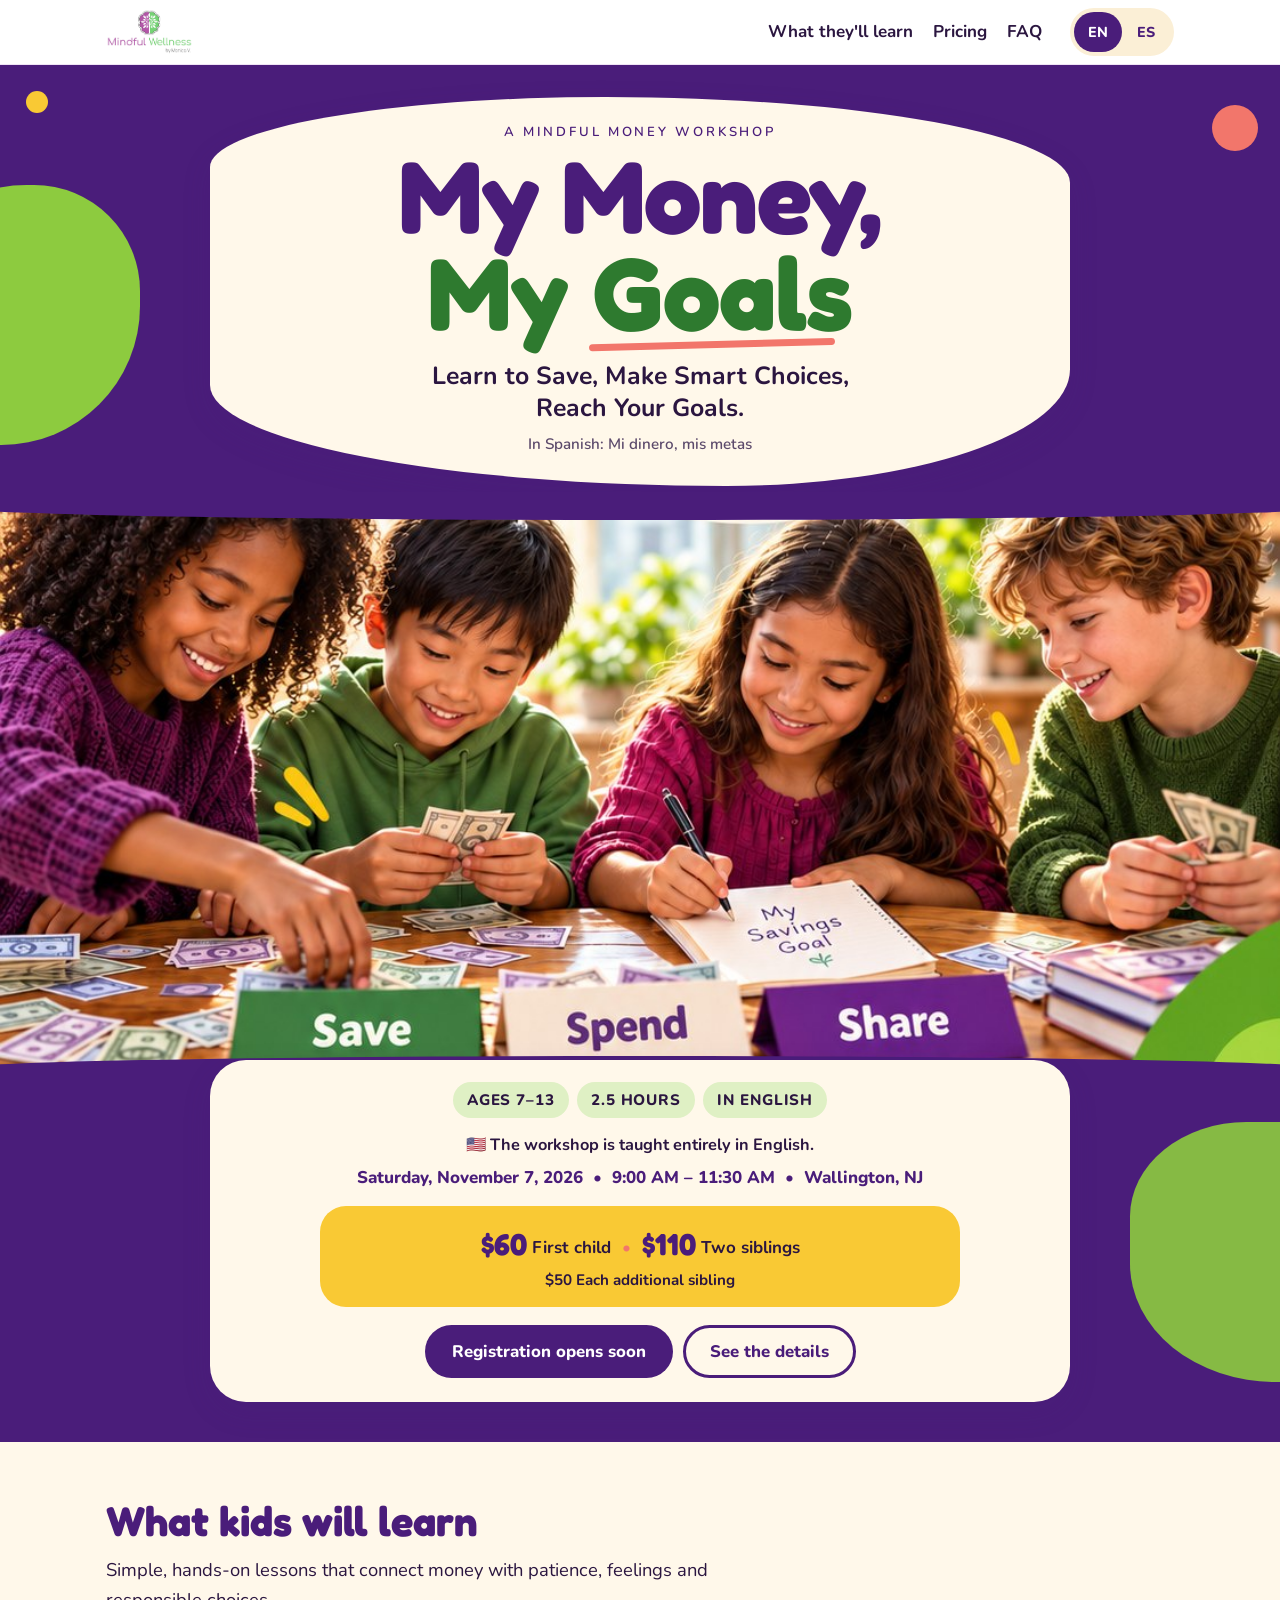
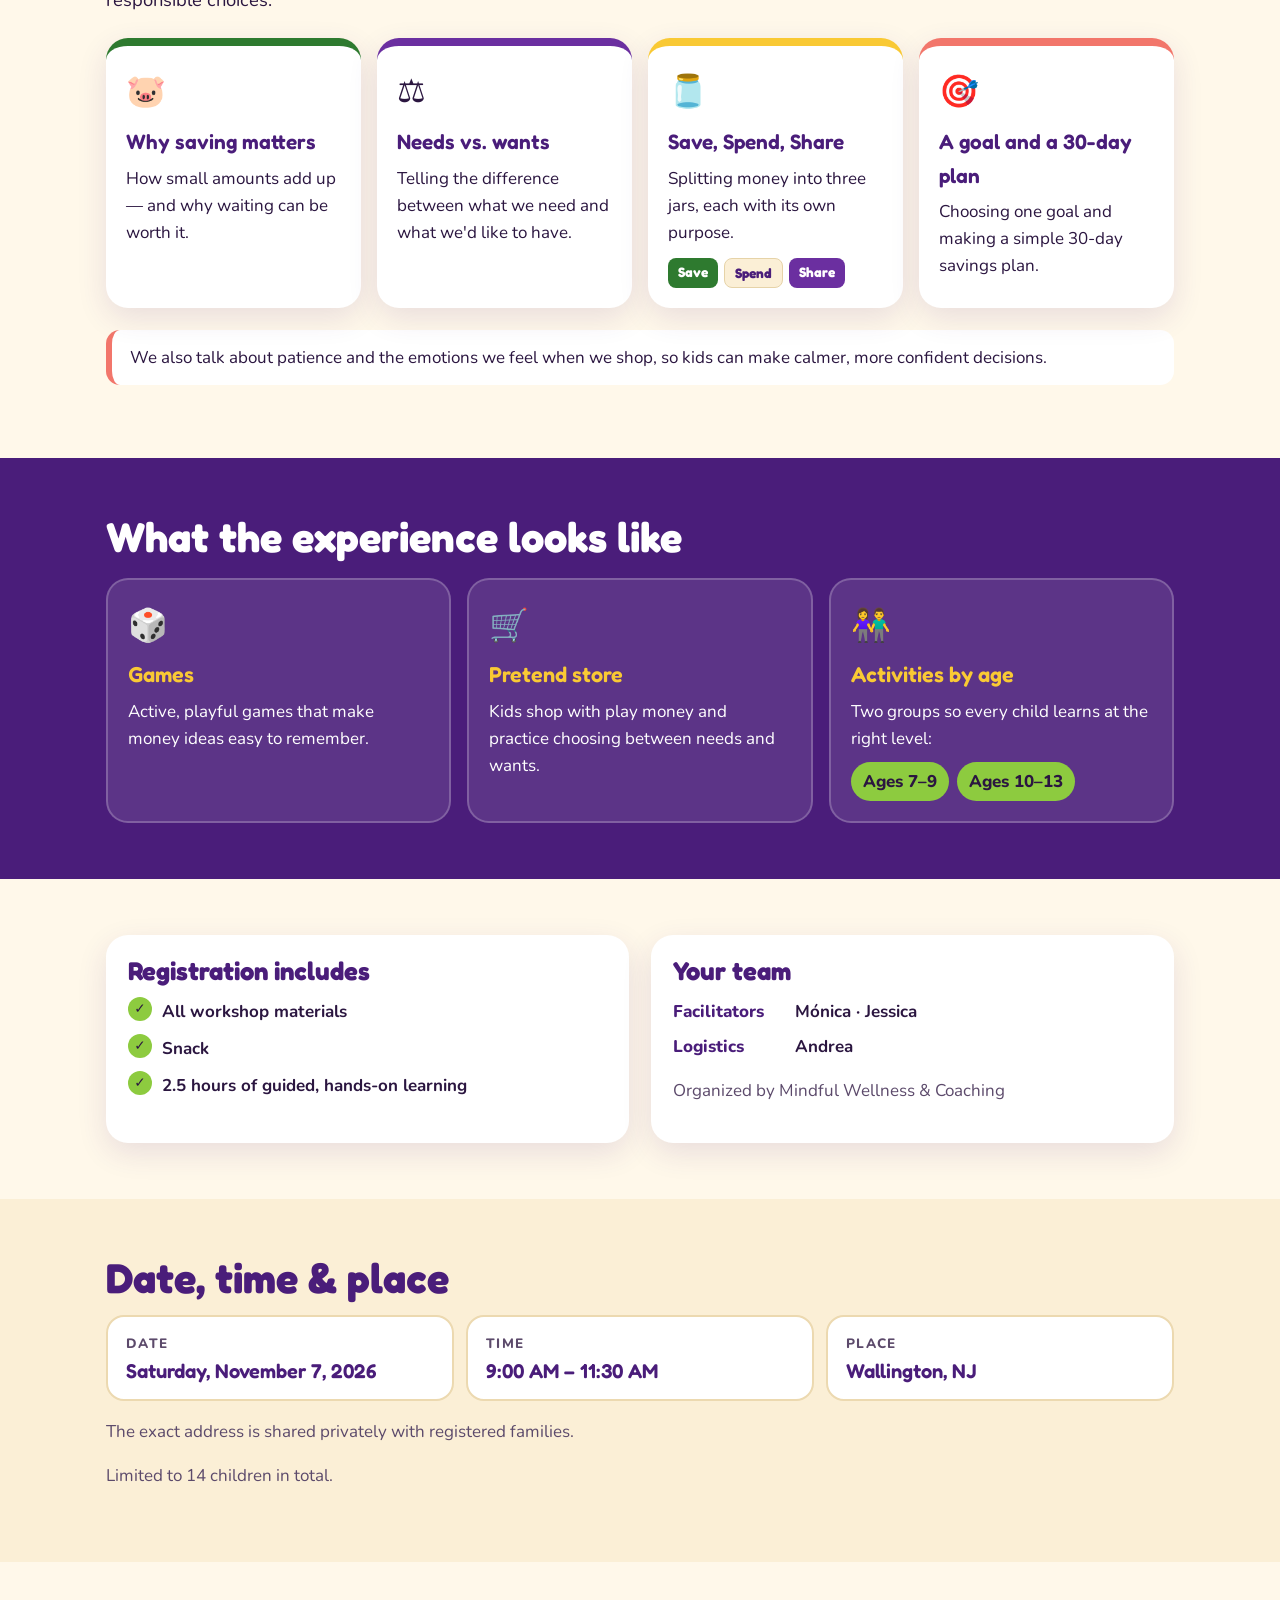
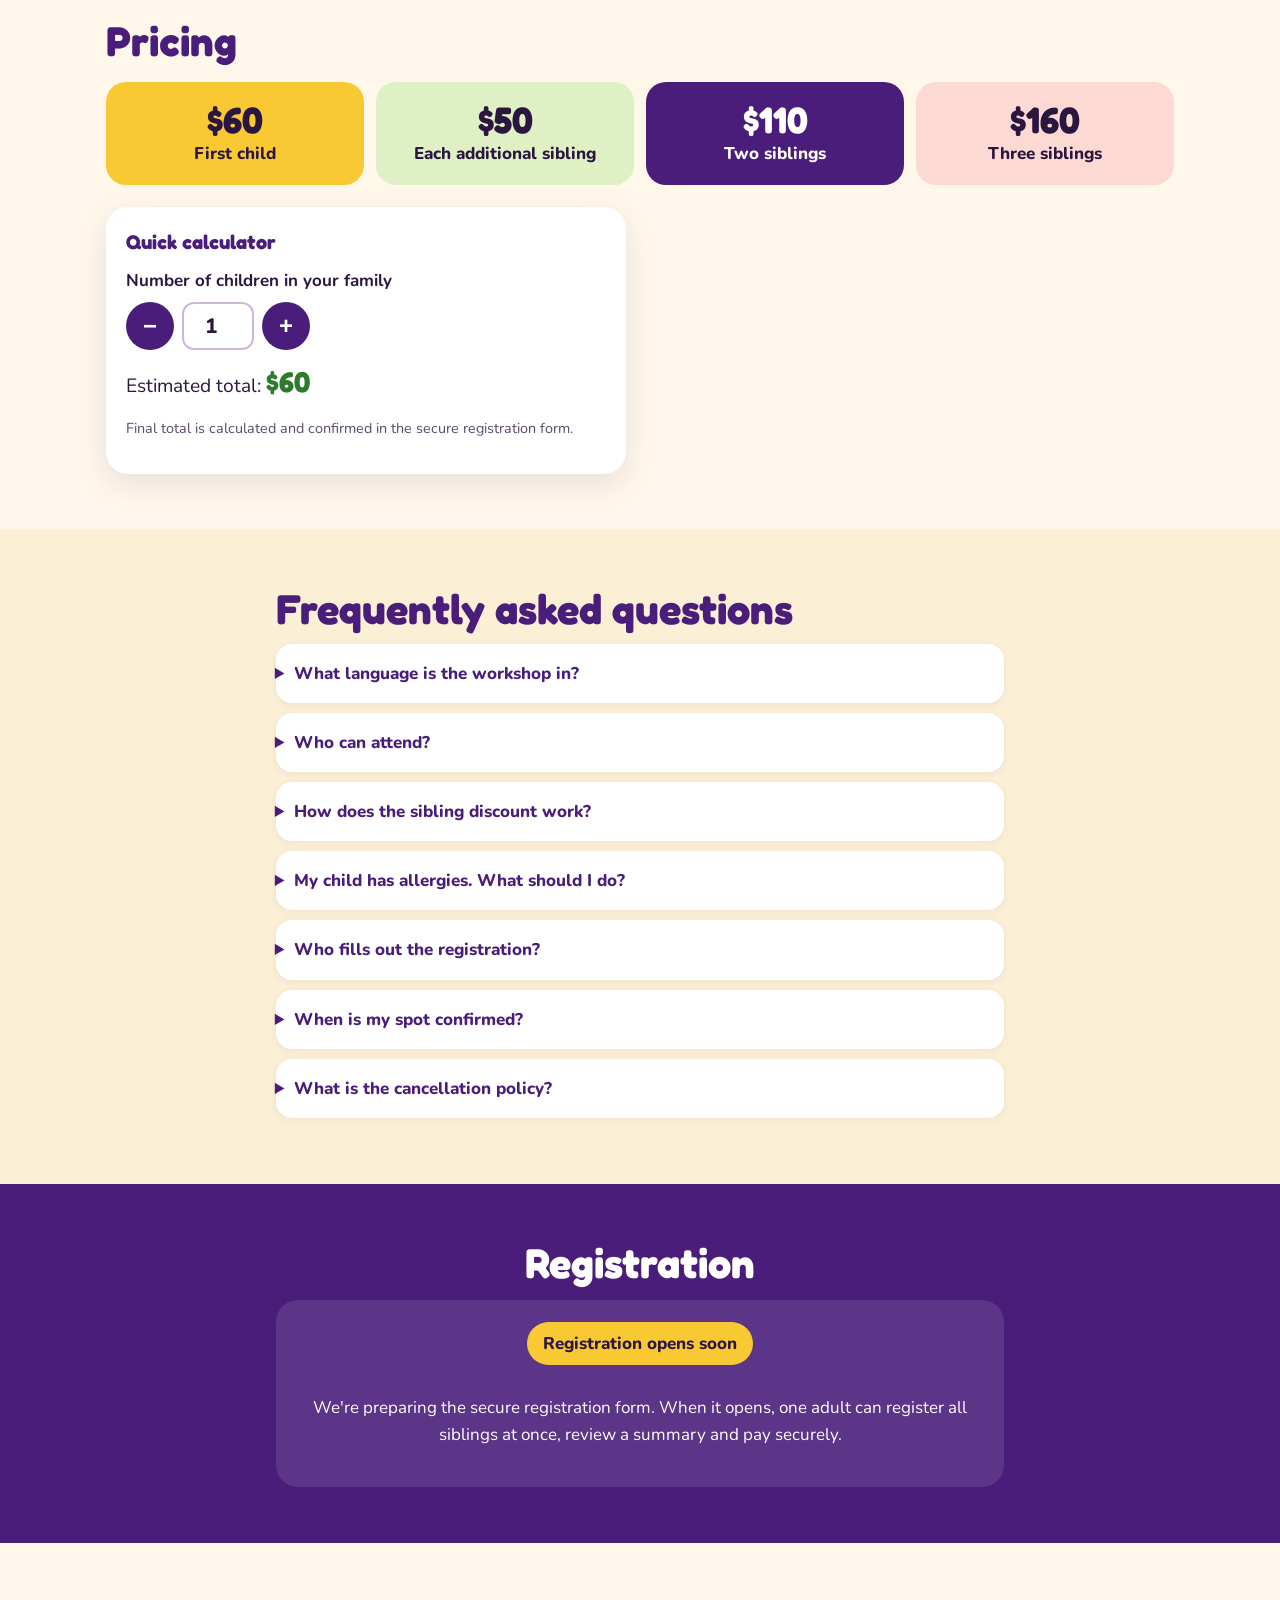
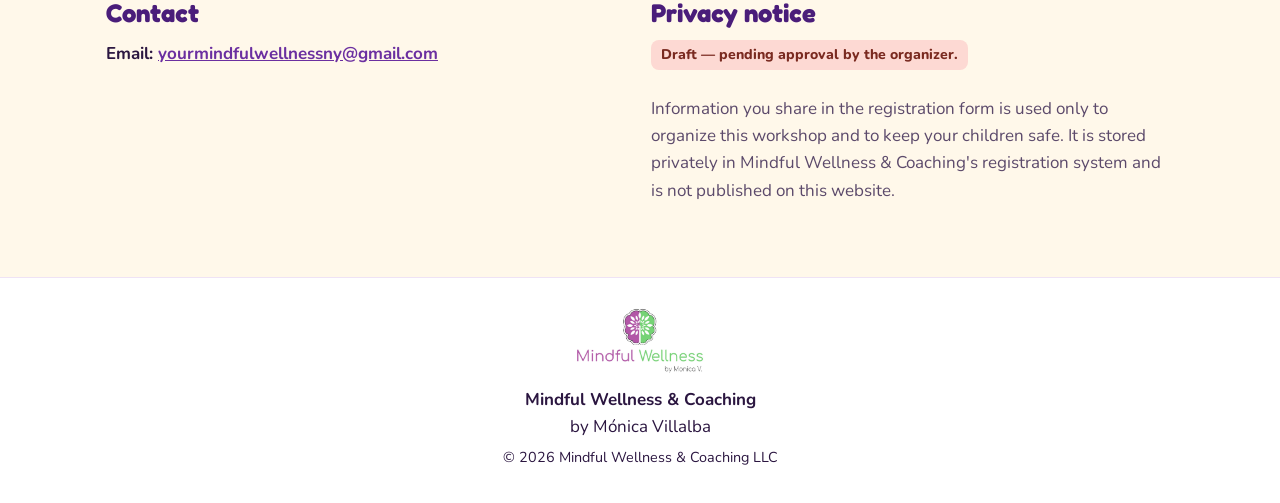
==== index.html @ dd748caa "Landing page bilingüe para My Money, My Goals Co-Authored-By: Claude Opus 5.5 <noreply@anthropic.com" ====
<!doctype html>
<html lang="en">
<head>
  <meta charset="utf-8">
  <meta name="viewport" content="width=device-width, initial-scale=1">
  <title>My Money, My Goals — Kids Money Workshop | Mindful Wellness &amp; Coaching</title>
  <meta name="description" content="A hands-on money workshop for kids ages 7–13 in Wallington, NJ. Learn to save, make smart choices and reach your goals. Taught in English.">
  <meta property="og:title" content="My Money, My Goals — Kids Money Workshop">
  <meta property="og:description" content="Ages 7–13 · 2.5 hours · In English · Wallington, NJ">
  <meta property="og:image" content="assets/flyer-my-money-my-goals.jpg">
  <meta name="theme-color" content="#4a1d7a">
  <link rel="icon" href="assets/mindful-wellness-logo.png">
  <link rel="preconnect" href="https://fonts.googleapis.com">
  <link rel="preconnect" href="https://fonts.gstatic.com" crossorigin>
  <link href="https://fonts.googleapis.com/css2?family=Fredoka:wght@500;600;700&family=Nunito:wght@400;600;700;800&display=swap" rel="stylesheet">
  <link rel="stylesheet" href="css/styles.css">
</head>
<body>
  <a class="skip" href="#main" data-i18n="skip">Skip to main content</a>

  <header class="topbar">
    <div class="wrap topbar__inner">
      <a class="brand" href="#top" aria-label="Mindful Wellness &amp; Coaching">
        <img src="assets/mindful-wellness-logo.png" alt="Mindful Wellness by Monica V." width="1674" height="885">
      </a>
      <nav class="nav" aria-label="Main">
        <a href="#learn" data-i18n="nav.learn">What they'll learn</a>
        <a href="#pricing" data-i18n="nav.pricing">Pricing</a>
        <a href="#faq" data-i18n="nav.faq">FAQ</a>
      </nav>
      <div class="lang" role="group" aria-labelledby="lang-label">
        <span id="lang-label" class="sr-only" data-i18n="lang.label">Language</span>
        <button type="button" class="lang__btn" data-lang="en" aria-pressed="true">EN</button>
        <button type="button" class="lang__btn" data-lang="es" aria-pressed="false">ES</button>
      </div>
    </div>
  </header>

  <main id="main">
    <!-- HERO -->
    <section class="hero" id="top">
      <div class="blob blob--g1" aria-hidden="true"></div>
      <div class="blob blob--p1" aria-hidden="true"></div>
      <div class="dot dot--coral" aria-hidden="true"></div>
      <div class="dot dot--yellow" aria-hidden="true"></div>

      <div class="wrap hero__head">
        <p class="kicker" data-i18n="hero.kicker">A Mindful Money Workshop</p>
        <h1 class="title">
          <span class="title__purple" data-i18n="hero.title1">My Money,</span>
          <span class="title__green"><span data-i18n="hero.title2">My Goals</span></span>
        </h1>
        <p class="sub" data-i18n="hero.sub">Learn to Save, Make Smart Choices, Reach Your Goals.</p>
        <p class="sub-es" data-i18n="hero.es" lang="es">In Spanish: Mi dinero, mis metas</p>
      </div>

      <figure class="hero__photo">
        <img src="assets/hero-kids.jpg" width="1122" height="500"
             alt="Four smiling children of different backgrounds sort play money into Save, Spend and Share cards while one writes in a notebook titled My Savings Goal."
             data-i18n-alt="hero.photoAlt" fetchpriority="high">
      </figure>

      <div class="wrap hero__info">
        <ul class="chips" aria-label="Workshop facts">
          <li data-i18n="chip.ages">Ages 7–13</li>
          <li data-i18n="chip.duration">2.5 hours</li>
          <li data-i18n="chip.language">In English</li>
        </ul>
        <p class="english-note"><span aria-hidden="true">🇺🇸</span> <strong data-i18n="hero.englishNote">The workshop is taught entirely in English.</strong></p>

        <div class="when-strip">
          <span class="js-date">—</span>
          <span aria-hidden="true">•</span>
          <span class="js-time">—</span>
          <span aria-hidden="true">•</span>
          <span class="js-place">Wallington, NJ</span>
        </div>

        <div class="price-pill">
          <p><strong>$60</strong> <span data-i18n="price.first">First child</span>
             <span class="sep" aria-hidden="true">•</span>
             <strong>$110</strong> <span data-i18n="price.two">Two siblings</span></p>
          <p class="price-pill__small">$50 <span data-i18n="price.sibling">Each additional sibling</span></p>
        </div>

        <div class="cta-row">
          <a class="btn btn--primary js-register" href="#register" data-i18n="cta.register">Register your family</a>
          <a class="btn btn--ghost" href="#learn" data-i18n="cta.details">See the details</a>
        </div>
      </div>
    </section>

    <!-- LEARN -->
    <section class="section" id="learn" aria-labelledby="learn-title">
      <div class="wrap">
        <h2 id="learn-title" class="h2" data-i18n="learn.title">What kids will learn</h2>
        <p class="lead" data-i18n="learn.intro">Simple, hands-on lessons that connect money with patience, feelings and responsible choices.</p>
        <ol class="cards">
          <li class="card card--green">
            <span class="card__icon" aria-hidden="true">🐷</span>
            <h3 data-i18n="learn.1.t">Why saving matters</h3>
            <p data-i18n="learn.1.d">How small amounts add up — and why waiting can be worth it.</p>
          </li>
          <li class="card card--purple">
            <span class="card__icon" aria-hidden="true">⚖️</span>
            <h3 data-i18n="learn.2.t">Needs vs. wants</h3>
            <p data-i18n="learn.2.d">Telling the difference between what we need and what we'd like to have.</p>
          </li>
          <li class="card card--yellow">
            <span class="card__icon" aria-hidden="true">🫙</span>
            <h3 data-i18n="learn.3.t">Save, Spend, Share</h3>
            <p data-i18n="learn.3.d">Splitting money into three jars, each with its own purpose.</p>
            <div class="jars" aria-hidden="true"><span class="jar jar--save">Save</span><span class="jar jar--spend">Spend</span><span class="jar jar--share">Share</span></div>
          </li>
          <li class="card card--coral">
            <span class="card__icon" aria-hidden="true">🎯</span>
            <h3 data-i18n="learn.4.t">A goal and a 30-day plan</h3>
            <p data-i18n="learn.4.d">Choosing one goal and making a simple 30-day savings plan.</p>
          </li>
        </ol>
        <p class="note" data-i18n="learn.feelings">We also talk about patience and the emotions we feel when we shop, so kids can make calmer, more confident decisions.</p>
      </div>
    </section>

    <!-- EXPERIENCE -->
    <section class="section section--purple" id="experience" aria-labelledby="exp-title">
      <div class="wrap">
        <h2 id="exp-title" class="h2 h2--light" data-i18n="exp.title">What the experience looks like</h2>
        <div class="exp">
          <div class="exp__item">
            <span class="exp__icon" aria-hidden="true">🎲</span>
            <h3 data-i18n="exp.1.t">Games</h3>
            <p data-i18n="exp.1.d">Active, playful games that make money ideas easy to remember.</p>
          </div>
          <div class="exp__item">
            <span class="exp__icon" aria-hidden="true">🛒</span>
            <h3 data-i18n="exp.2.t">Pretend store</h3>
            <p data-i18n="exp.2.d">Kids shop with play money and practice choosing between needs and wants.</p>
          </div>
          <div class="exp__item">
            <span class="exp__icon" aria-hidden="true">👫</span>
            <h3 data-i18n="exp.3.t">Activities by age</h3>
            <p data-i18n="exp.3.d">Two groups so every child learns at the right level:</p>
            <p class="groups"><span data-i18n="exp.groupA">Ages 7–9</span><span data-i18n="exp.groupB">Ages 10–13</span></p>
          </div>
        </div>
      </div>
    </section>

    <!-- INCLUDES + TEAM -->
    <section class="section" aria-labelledby="inc-title">
      <div class="wrap two-col">
        <div class="panel">
          <h2 id="inc-title" class="h2 h2--sm" data-i18n="inc.title">Registration includes</h2>
          <ul class="checks">
            <li data-i18n="inc.1">All workshop materials</li>
            <li data-i18n="inc.2">Snack</li>
            <li data-i18n="inc.3">2.5 hours of guided, hands-on learning</li>
          </ul>
        </div>
        <div class="panel">
          <h2 class="h2 h2--sm" data-i18n="team.title">Your team</h2>
          <dl class="team">
            <div><dt data-i18n="team.facilitators">Facilitators</dt><dd>Mónica · Jessica</dd></div>
            <div><dt data-i18n="team.logistics">Logistics</dt><dd>Andrea</dd></div>
          </dl>
          <p class="muted" data-i18n="team.org">Organized by Mindful Wellness &amp; Coaching</p>
        </div>
      </div>
    </section>

    <!-- WHEN / WHERE -->
    <section class="section section--cream2" id="when" aria-labelledby="when-title">
      <div class="wrap">
        <h2 id="when-title" class="h2" data-i18n="when.title">Date, time &amp; place</h2>
        <dl class="facts">
          <div class="fact"><dt data-i18n="when.date">Date</dt><dd class="js-date">—</dd></div>
          <div class="fact"><dt data-i18n="when.time">Time</dt><dd class="js-time">—</dd></div>
          <div class="fact"><dt data-i18n="when.place">Place</dt><dd class="js-place">Wallington, NJ</dd></div>
        </dl>
        <p class="muted" data-i18n="when.placeNote">The exact address is shared privately with registered families.</p>
        <p class="muted js-capacity" data-i18n="when.capacity">Limited to 14 children in total.</p>
      </div>
    </section>

    <!-- PRICING -->
    <section class="section" id="pricing" aria-labelledby="price-title">
      <div class="wrap">
        <h2 id="price-title" class="h2" data-i18n="price.title">Pricing</h2>
        <div class="prices">
          <div class="price price--yellow"><span class="price__amt">$60</span><span data-i18n="price.first">First child</span></div>
          <div class="price price--green"><span class="price__amt">$50</span><span data-i18n="price.sibling">Each additional sibling</span></div>
          <div class="price price--purple"><span class="price__amt">$110</span><span data-i18n="price.two">Two siblings</span></div>
          <div class="price price--coral"><span class="price__amt">$160</span><span data-i18n="price.three">Three siblings</span></div>
        </div>

        <div class="calc">
          <h3 data-i18n="price.calc">Quick calculator</h3>
          <label for="kids" data-i18n="price.calcLabel">Number of children in your family</label>
          <div class="stepper">
            <button type="button" class="stepper__btn" data-step="-1" aria-label="−1">−</button>
            <input id="kids" type="number" inputmode="numeric" min="1" max="6" value="1" aria-describedby="calc-total">
            <button type="button" class="stepper__btn" data-step="1" aria-label="+1">+</button>
          </div>
          <p id="calc-total" class="calc__total" aria-live="polite"><span data-i18n="price.total">Estimated total</span>: <strong class="js-total">$60</strong></p>
          <p class="muted small" data-i18n="price.note">Final total is calculated and confirmed in the secure registration form.</p>
        </div>
      </div>
    </section>

    <!-- FAQ -->
    <section class="section section--cream2" id="faq" aria-labelledby="faq-title">
      <div class="wrap narrow">
        <h2 id="faq-title" class="h2" data-i18n="faq.title">Frequently asked questions</h2>
        <div class="faq">
          <details><summary data-i18n="faq.1.q">What language is the workshop in?</summary><p data-i18n="faq.1.a"></p></details>
          <details><summary data-i18n="faq.2.q">Who can attend?</summary><p data-i18n="faq.2.a"></p></details>
          <details><summary data-i18n="faq.3.q">How does the sibling discount work?</summary><p data-i18n="faq.3.a"></p></details>
          <details><summary data-i18n="faq.4.q">My child has allergies. What should I do?</summary><p data-i18n="faq.4.a"></p></details>
          <details><summary data-i18n="faq.5.q">Who fills out the registration?</summary><p data-i18n="faq.5.a"></p></details>
          <details><summary data-i18n="faq.6.q">When is my spot confirmed?</summary><p data-i18n="faq.6.a"></p></details>
          <details><summary data-i18n="faq.7.q">What is the cancellation policy?</summary><p data-i18n="faq.7.a"></p></details>
        </div>
      </div>
    </section>

    <!-- REGISTER -->
    <section class="section section--purple" id="register" aria-labelledby="reg-title">
      <div class="wrap narrow center">
        <h2 id="reg-title" class="h2 h2--light" data-i18n="reg.title">Registration</h2>
        <div class="reg js-reg-closed">
          <p class="reg__badge" data-i18n="reg.closedTitle">Registration opens soon</p>
          <p data-i18n="reg.closedText">We're preparing the secure registration form.</p>
        </div>
        <div class="reg js-reg-open" hidden>
          <p data-i18n="reg.openText">One adult registers the whole family.</p>
          <a class="btn btn--yellow js-form-link" href="#" rel="noopener" data-i18n="reg.button">Open the registration form</a>
        </div>
      </div>
    </section>

    <!-- CONTACT + PRIVACY -->
    <section class="section" id="contact" aria-labelledby="contact-title">
      <div class="wrap two-col">
        <div>
          <h2 id="contact-title" class="h2 h2--sm" data-i18n="contact.title">Contact</h2>
          <ul class="contact js-contact"></ul>
        </div>
        <div>
          <h2 class="h2 h2--sm" data-i18n="privacy.title">Privacy notice</h2>
          <p class="pending" data-i18n="privacy.pending">Draft — pending approval by the organizer.</p>
          <p class="muted" data-i18n="privacy.text"></p>
        </div>
      </div>
    </section>
  </main>

  <footer class="footer">
    <div class="wrap footer__inner">
      <img src="assets/mindful-wellness-logo.png" alt="Mindful Wellness by Monica V." width="1674" height="885" loading="lazy">
      <p><strong>Mindful Wellness &amp; Coaching</strong><br><span data-i18n="footer.by">by Mónica Villalba</span></p>
      <p class="small">© <span class="js-year">2026</span> <span data-i18n="footer.rights">Mindful Wellness &amp; Coaching LLC</span></p>
    </div>
  </footer>

  <a class="sticky-cta js-register" href="#register" data-i18n="cta.register">Register your family</a>

  <script src="js/config.js"></script>
  <script src="js/i18n.js"></script>
  <script src="js/app.js"></script>
</body>
</html>
---- css/styles.css ----
:root {
  --purple: #4a1d7a;
  --purple-2: #6b2fa0;
  --green: #2e7a2f;
  --lime: #8dcb3f;
  --cream: #fff8ea;
  --cream-2: #fbefd6;
  --yellow: #f9c934;
  --coral: #f2766b;
  --ink: #2b1640;
  --muted: #5c4a6b;
  --white: #ffffff;
  --radius: 22px;
  --shadow: 0 10px 30px rgba(74, 29, 122, .12);
  --wrap: 1100px;
  --font-fun: "Fredoka", "Nunito", system-ui, sans-serif;
  --font-body: "Nunito", system-ui, -apple-system, "Segoe UI", sans-serif;
}

* { box-sizing: border-box; }
html { scroll-behavior: smooth; }
@media (prefers-reduced-motion: reduce) { html { scroll-behavior: auto; } * { transition: none !important; animation: none !important; } }
body {
  margin: 0; background: var(--cream); color: var(--ink);
  font-family: var(--font-body); font-size: 1.0625rem; line-height: 1.6;
  -webkit-font-smoothing: antialiased; overflow-x: hidden;
}
img { max-width: 100%; height: auto; display: block; }
a { color: var(--purple-2); }
:focus-visible { outline: 3px solid var(--coral); outline-offset: 3px; border-radius: 6px; }

.wrap { width: 100%; max-width: var(--wrap); margin: 0 auto; padding: 0 16px; }
.narrow { max-width: 760px; }
.center { text-align: center; }
.sr-only { position: absolute; width: 1px; height: 1px; overflow: hidden; clip: rect(0 0 0 0); white-space: nowrap; }
.skip { position: absolute; left: -999px; top: 8px; background: var(--yellow); color: var(--ink); padding: 8px 14px; border-radius: 10px; z-index: 100; font-weight: 800; }
.skip:focus { left: 8px; }
.muted { color: var(--muted); }
.small { font-size: .9rem; }

/* Top bar */
.topbar { position: sticky; top: 0; z-index: 20; background: rgba(255, 255, 255, .96); border-bottom: 1px solid #efe3f5; backdrop-filter: blur(6px); }
.topbar__inner { display: flex; align-items: center; gap: 12px; min-height: 64px; }
.brand img { height: 46px; width: auto; }
.nav { display: none; gap: 20px; margin-left: auto; }
.nav a { color: var(--ink); text-decoration: none; font-weight: 700; }
.nav a:hover { color: var(--purple-2); }
.lang { margin-left: auto; display: inline-flex; background: var(--cream-2); border-radius: 999px; padding: 4px; }
.lang__btn {
  border: 0; background: transparent; font: 800 .9rem var(--font-body); color: var(--purple);
  padding: 8px 14px; min-height: 40px; min-width: 48px; border-radius: 999px; cursor: pointer;
}
.lang__btn[aria-pressed="true"] { background: var(--purple); color: var(--white); }
@media (min-width: 860px) { .nav { display: flex; } .lang { margin-left: 16px; } }

/* Hero */
.hero { position: relative; background: var(--purple); padding: 28px 0 40px; overflow: hidden; isolation: isolate; }
.hero__head {
  position: relative; background: var(--cream); border-radius: 46% 54% 40% 60% / 18% 22% 30% 26%;
  text-align: center; padding: 26px 18px 30px; margin-top: 4px; box-shadow: var(--shadow);
  width: calc(100% - 24px); max-width: 860px;
}
.kicker { margin: 0 0 6px; color: var(--purple); font: 600 .82rem var(--font-body); letter-spacing: .22em; text-transform: uppercase; }
.title { margin: 0; font-family: var(--font-fun); font-weight: 700; line-height: .95; font-size: clamp(3rem, 13vw, 6.4rem); letter-spacing: -.01em; }
.title span { display: block; }
.title__purple { color: var(--purple); }
.title__green { color: var(--green); }
.title__green > span { display: inline-block; position: relative; }
.title__green > span::after {
  content: ""; position: absolute; left: 38%; right: 4%; bottom: -6px; height: 7px;
  background: var(--coral); border-radius: 99px; transform: rotate(-1.5deg);
}
.sub { margin: 18px auto 0; max-width: 30ch; font: 700 clamp(1.1rem, 4.2vw, 1.55rem)/1.3 var(--font-body); color: var(--ink); }
.sub-es { margin: 8px 0 0; color: var(--muted); font-weight: 600; font-size: .95rem; }

.hero__photo { margin: 22px 0 0; position: relative; }
.hero__photo img { width: 100%; aspect-ratio: 1122 / 500; height: auto; max-height: 560px; object-fit: cover; object-position: center 60%; }
.hero__photo::before, .hero__photo::after {
  content: ""; position: absolute; left: -5%; right: -5%; height: 28px; background: var(--purple); z-index: 1;
}
.hero__photo::before { top: -16px; border-radius: 0 0 50% 50%; }
.hero__photo::after  { bottom: -16px; border-radius: 50% 50% 0 0; }

.hero__info {
  position: relative; z-index: 2; background: var(--cream); border-radius: 36px; margin-top: -8px;
  padding: 22px 16px 24px; text-align: center; box-shadow: var(--shadow); width: calc(100% - 24px); max-width: 860px;
}
.chips { list-style: none; margin: 0; padding: 0; display: flex; flex-wrap: wrap; justify-content: center; gap: 8px; }
.chips li {
  background: #dff0c4; color: var(--ink); font: 800 .95rem var(--font-body); letter-spacing: .06em; text-transform: uppercase;
  padding: 8px 14px; border-radius: 999px;
}
.english-note { margin: 14px 0 6px; font-size: 1.02rem; }
.when-strip { display: flex; flex-wrap: wrap; justify-content: center; gap: 6px 10px; font-weight: 800; color: var(--purple); margin: 6px 0 14px; }
.price-pill { background: var(--yellow); border-radius: 26px; padding: 14px 16px; margin: 0 auto 18px; max-width: 640px; }
.price-pill p { margin: 0; font-weight: 700; }
.price-pill strong { font-family: var(--font-fun); font-size: 1.9rem; color: var(--purple); vertical-align: -2px; }
.price-pill .sep { color: var(--coral); margin: 0 6px; }
.price-pill__small { font-size: .95rem; }

.cta-row { display: flex; flex-wrap: wrap; gap: 10px; justify-content: center; }
.btn {
  display: inline-flex; align-items: center; justify-content: center; min-height: 52px; padding: 12px 24px;
  border-radius: 999px; font: 800 1.05rem var(--font-body); text-decoration: none; border: 3px solid transparent; cursor: pointer;
}
.btn--primary { background: var(--green); color: var(--white); }
.btn--primary:hover { background: #24632a; }
.btn--primary.is-soon { background: var(--purple); }
.btn--ghost { border-color: var(--purple); color: var(--purple); background: transparent; }
.btn--yellow { background: var(--yellow); color: var(--ink); }

/* Decorations */
.blob, .dot { position: absolute; z-index: -1; pointer-events: none; }
.blob--g1 { width: 260px; height: 260px; background: var(--lime); border-radius: 58% 42% 55% 45%; left: -120px; top: 120px; }
.blob--p1 { width: 320px; height: 260px; background: var(--lime); border-radius: 40% 60% 50% 50%; right: -170px; bottom: 60px; opacity: .9; }
.dot--coral { width: 46px; height: 46px; border-radius: 50%; background: var(--coral); right: 22px; top: 40px; }
.dot--yellow { width: 22px; height: 22px; border-radius: 50%; background: var(--yellow); left: 26px; top: 26px; }

/* Sections */
.section { padding: 56px 0; }
.section--purple { background: var(--purple); color: var(--white); }
.section--cream2 { background: var(--cream-2); }
.h2 { font-family: var(--font-fun); font-weight: 700; font-size: clamp(1.9rem, 6vw, 2.6rem); color: var(--purple); margin: 0 0 12px; line-height: 1.1; }
.h2--light { color: var(--white); }
.h2--sm { font-size: 1.6rem; }
.lead { font-size: 1.15rem; max-width: 60ch; margin: 0 0 24px; }
.note { margin-top: 22px; background: var(--white); border-left: 6px solid var(--coral); padding: 14px 18px; border-radius: 14px; }

.cards { list-style: none; padding: 0; margin: 0; display: grid; gap: 16px; grid-template-columns: 1fr; }
@media (min-width: 640px) { .cards { grid-template-columns: 1fr 1fr; } }
@media (min-width: 1000px) { .cards { grid-template-columns: repeat(4, 1fr); } }
.card { background: var(--white); border-radius: var(--radius); padding: 20px; box-shadow: var(--shadow); border-top: 8px solid; }
.card h3 { font-family: var(--font-fun); font-weight: 600; font-size: 1.3rem; margin: 8px 0 6px; color: var(--purple); }
.card p { margin: 0; }
.card__icon { font-size: 2rem; }
.card--green { border-color: var(--green); }
.card--purple { border-color: var(--purple-2); }
.card--yellow { border-color: var(--yellow); }
.card--coral { border-color: var(--coral); }
.jars { display: flex; gap: 6px; margin-top: 12px; flex-wrap: wrap; }
.jar { font: 700 .85rem var(--font-fun); padding: 6px 10px; border-radius: 8px; color: var(--white); }
.jar--save { background: var(--green); }
.jar--spend { background: var(--cream-2); color: var(--purple); border: 1px solid #e6d3a8; }
.jar--share { background: var(--purple-2); }

.exp { display: grid; gap: 16px; grid-template-columns: 1fr; margin-top: 18px; }
@media (min-width: 760px) { .exp { grid-template-columns: repeat(3, 1fr); } }
.exp__item { background: rgba(255, 255, 255, .1); border: 2px solid rgba(255, 255, 255, .22); border-radius: var(--radius); padding: 20px; }
.exp__item h3 { font-family: var(--font-fun); font-weight: 600; font-size: 1.35rem; margin: 6px 0; color: var(--yellow); }
.exp__item p { margin: 0; }
.exp__icon { font-size: 2rem; }
.groups { display: flex; flex-wrap: wrap; gap: 8px; margin-top: 10px !important; }
.groups span { background: var(--lime); color: var(--ink); font-weight: 800; padding: 6px 12px; border-radius: 999px; }

.two-col { display: grid; gap: 22px; grid-template-columns: 1fr; }
@media (min-width: 760px) { .two-col { grid-template-columns: 1fr 1fr; } }
.panel { background: var(--white); border-radius: var(--radius); padding: 22px; box-shadow: var(--shadow); }
.checks { list-style: none; padding: 0; margin: 0; }
.checks li { padding-left: 34px; position: relative; margin: 10px 0; font-weight: 700; }
.checks li::before { content: "✓"; position: absolute; left: 0; top: -1px; width: 24px; height: 24px; border-radius: 50%; background: var(--lime); color: var(--ink); display: grid; place-items: center; font-size: .85rem; }
.team { margin: 0 0 10px; }
.team div { display: flex; flex-wrap: wrap; gap: 4px 12px; margin: 8px 0; }
.team dt { font-weight: 800; color: var(--purple); min-width: 110px; }
.team dd { margin: 0; font-weight: 700; }

.facts { display: grid; gap: 12px; grid-template-columns: 1fr; margin: 14px 0; }
@media (min-width: 700px) { .facts { grid-template-columns: repeat(3, 1fr); } }
.fact { background: var(--white); border-radius: 18px; padding: 16px 18px; border: 2px solid #ecd9b0; }
.fact dt { font-size: .85rem; text-transform: uppercase; letter-spacing: .1em; color: var(--muted); font-weight: 800; }
.fact dd { margin: 4px 0 0; font: 600 1.25rem var(--font-fun); color: var(--purple); }

.prices { display: grid; gap: 12px; grid-template-columns: 1fr 1fr; margin-top: 18px; }
@media (min-width: 800px) { .prices { grid-template-columns: repeat(4, 1fr); } }
.price { border-radius: 20px; padding: 18px 14px; text-align: center; font-weight: 800; }
.price__amt { display: block; font: 700 2.3rem var(--font-fun); line-height: 1.1; }
.price--yellow { background: var(--yellow); }
.price--green { background: #dff0c4; }
.price--purple { background: var(--purple); color: var(--white); }
.price--coral { background: #fdd9d3; }
.calc { margin-top: 22px; background: var(--white); border-radius: var(--radius); padding: 20px; box-shadow: var(--shadow); max-width: 520px; }
.calc h3 { margin: 0 0 8px; font-family: var(--font-fun); color: var(--purple); }
.calc label { font-weight: 700; display: block; margin-bottom: 8px; }
.stepper { display: inline-flex; align-items: center; gap: 8px; }
.stepper__btn { width: 48px; height: 48px; border-radius: 50%; border: 0; background: var(--purple); color: var(--white); font-size: 1.5rem; font-weight: 800; cursor: pointer; }
.stepper input { width: 72px; height: 48px; text-align: center; font: 800 1.3rem var(--font-body); border: 2px solid #cbb7dc; border-radius: 12px; color: var(--ink); }
.calc__total { font-size: 1.2rem; margin: 14px 0 4px; }
.calc__total strong { font: 700 1.8rem var(--font-fun); color: var(--green); }

.faq details { background: var(--white); border-radius: 16px; margin: 10px 0; padding: 0 18px; box-shadow: 0 2px 10px rgba(74, 29, 122, .06); }
.faq summary { cursor: pointer; font-weight: 800; padding: 16px 0; min-height: 48px; list-style-position: outside; color: var(--purple); }
.faq details p { margin: 0 0 16px; }

.reg { background: rgba(255, 255, 255, .1); border-radius: var(--radius); padding: 22px; margin-top: 14px; }
.reg__badge { display: inline-block; background: var(--yellow); color: var(--ink); font-weight: 800; padding: 8px 16px; border-radius: 999px; margin: 0 0 12px; }

.contact { list-style: none; padding: 0; margin: 0; font-weight: 700; }
.contact li { margin: 8px 0; word-break: break-word; }
.pending { display: inline-block; background: #fdd9d3; color: #7a2a20; font-weight: 800; font-size: .88rem; padding: 4px 10px; border-radius: 8px; margin: 0 0 8px; }

.footer { background: var(--white); border-top: 1px solid #efe3f5; padding: 28px 0 96px; text-align: center; }
.footer img { height: 70px; width: auto; margin: 0 auto 10px; }
.footer p { margin: 6px 0; }

.sticky-cta {
  position: fixed; left: 16px; right: 16px; bottom: 14px; z-index: 30; text-align: center; text-decoration: none;
  background: var(--green); color: var(--white); font-weight: 800; padding: 14px 18px; border-radius: 999px; box-shadow: 0 10px 24px rgba(0, 0, 0, .2);
}
.sticky-cta.is-soon { background: var(--purple); }
@media (min-width: 860px) { .sticky-cta { display: none; } .footer { padding-bottom: 28px; } }
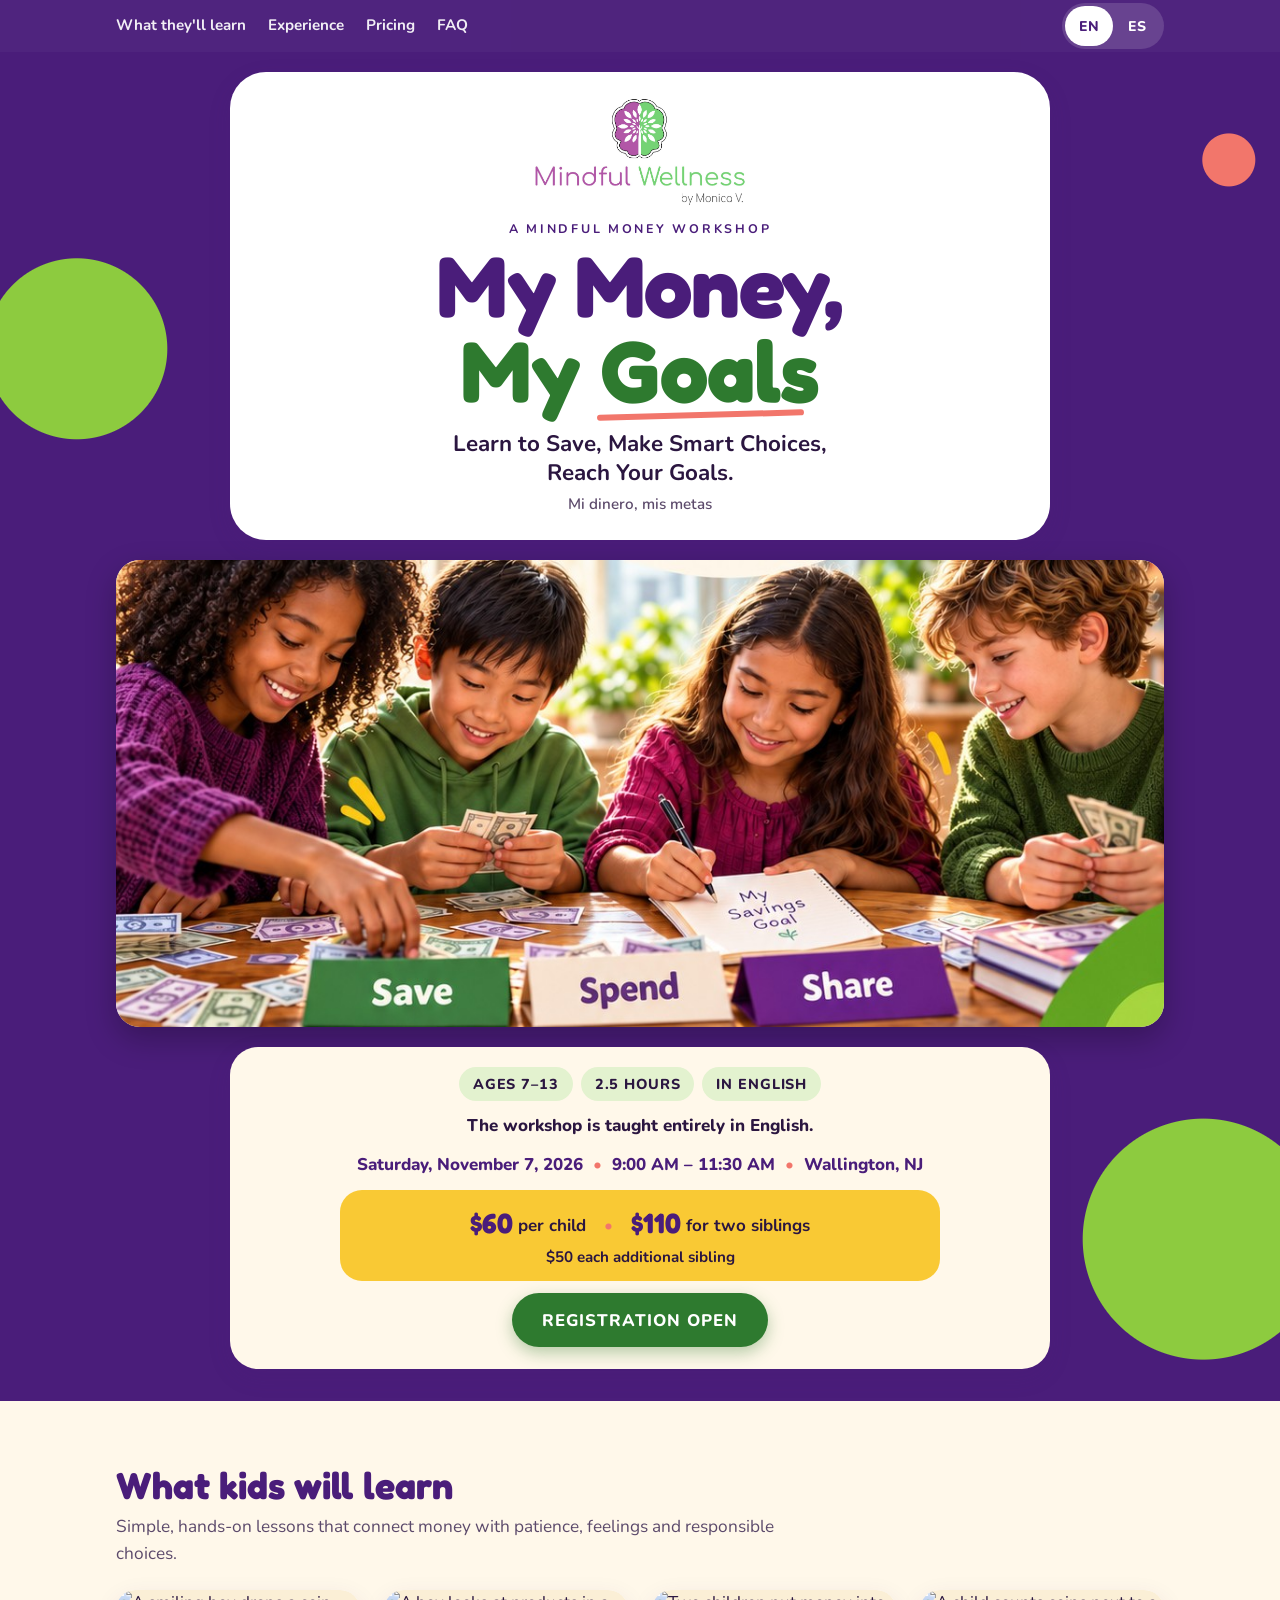
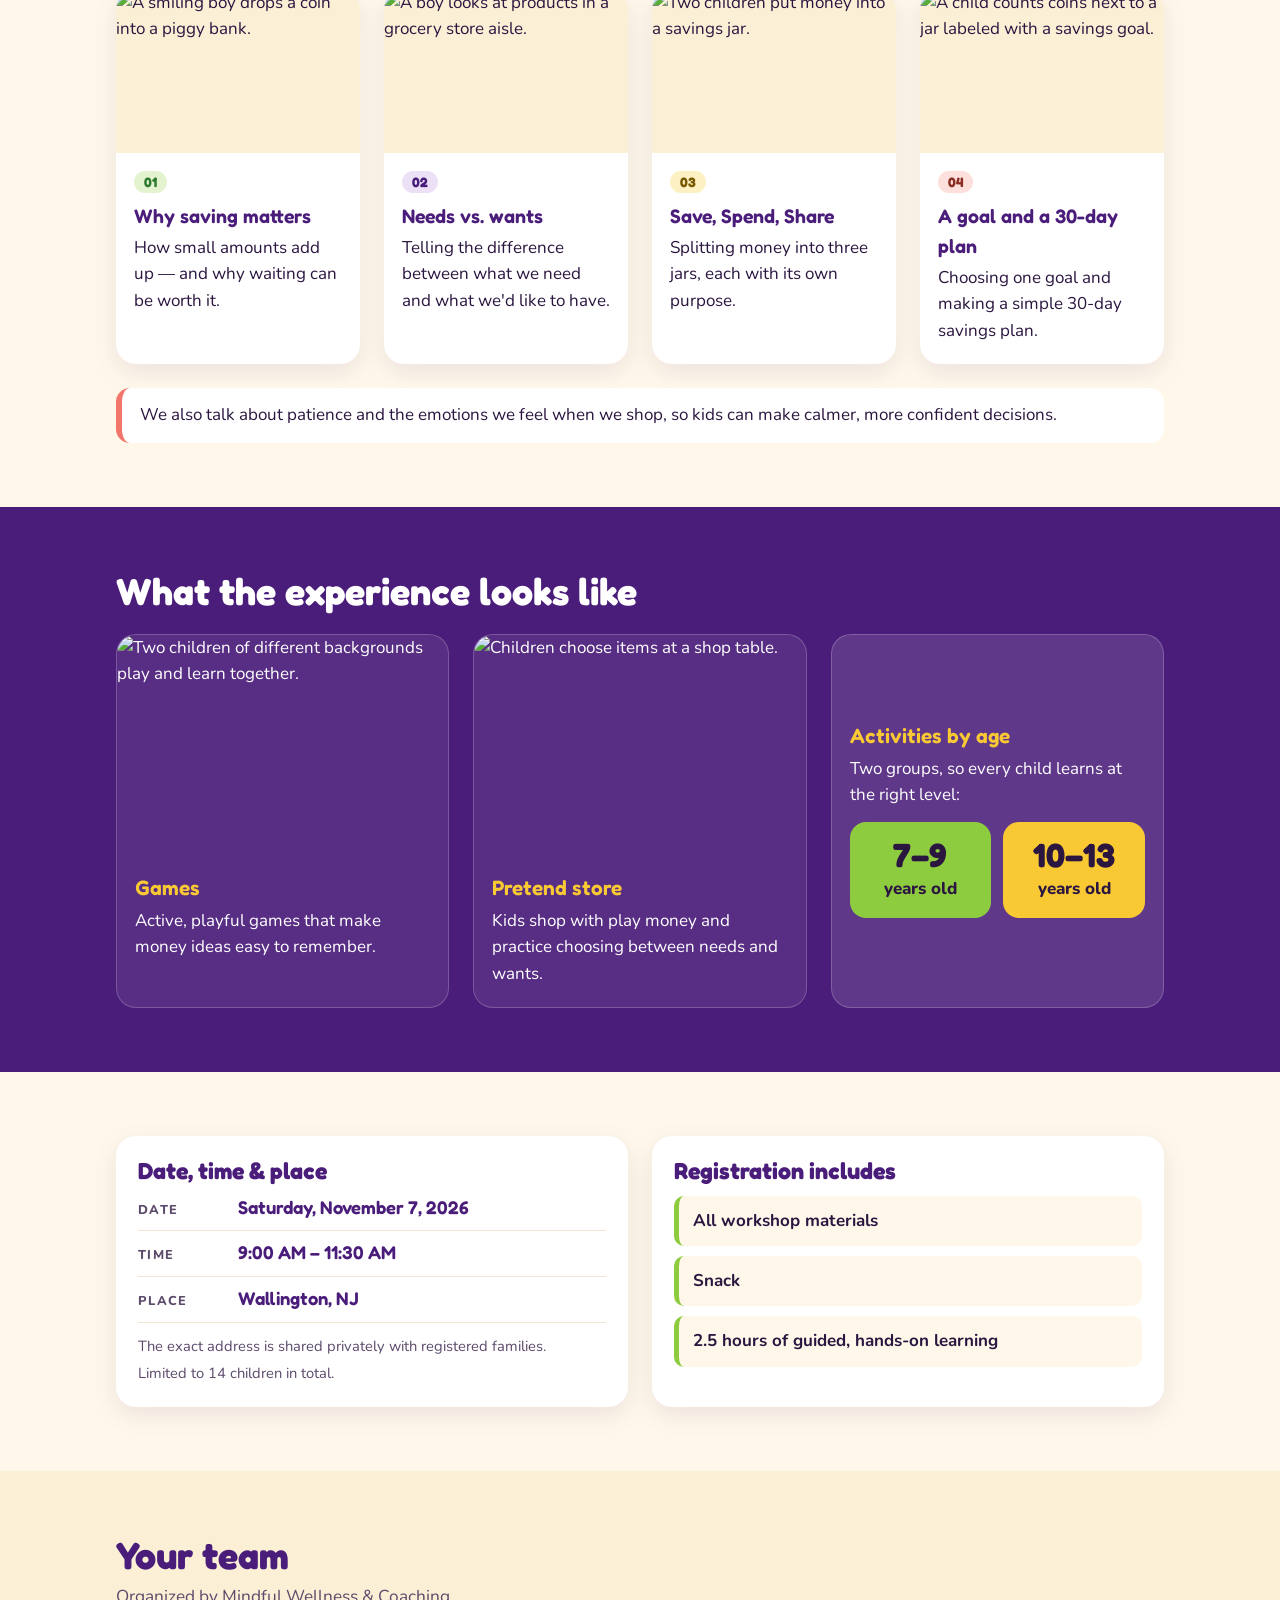
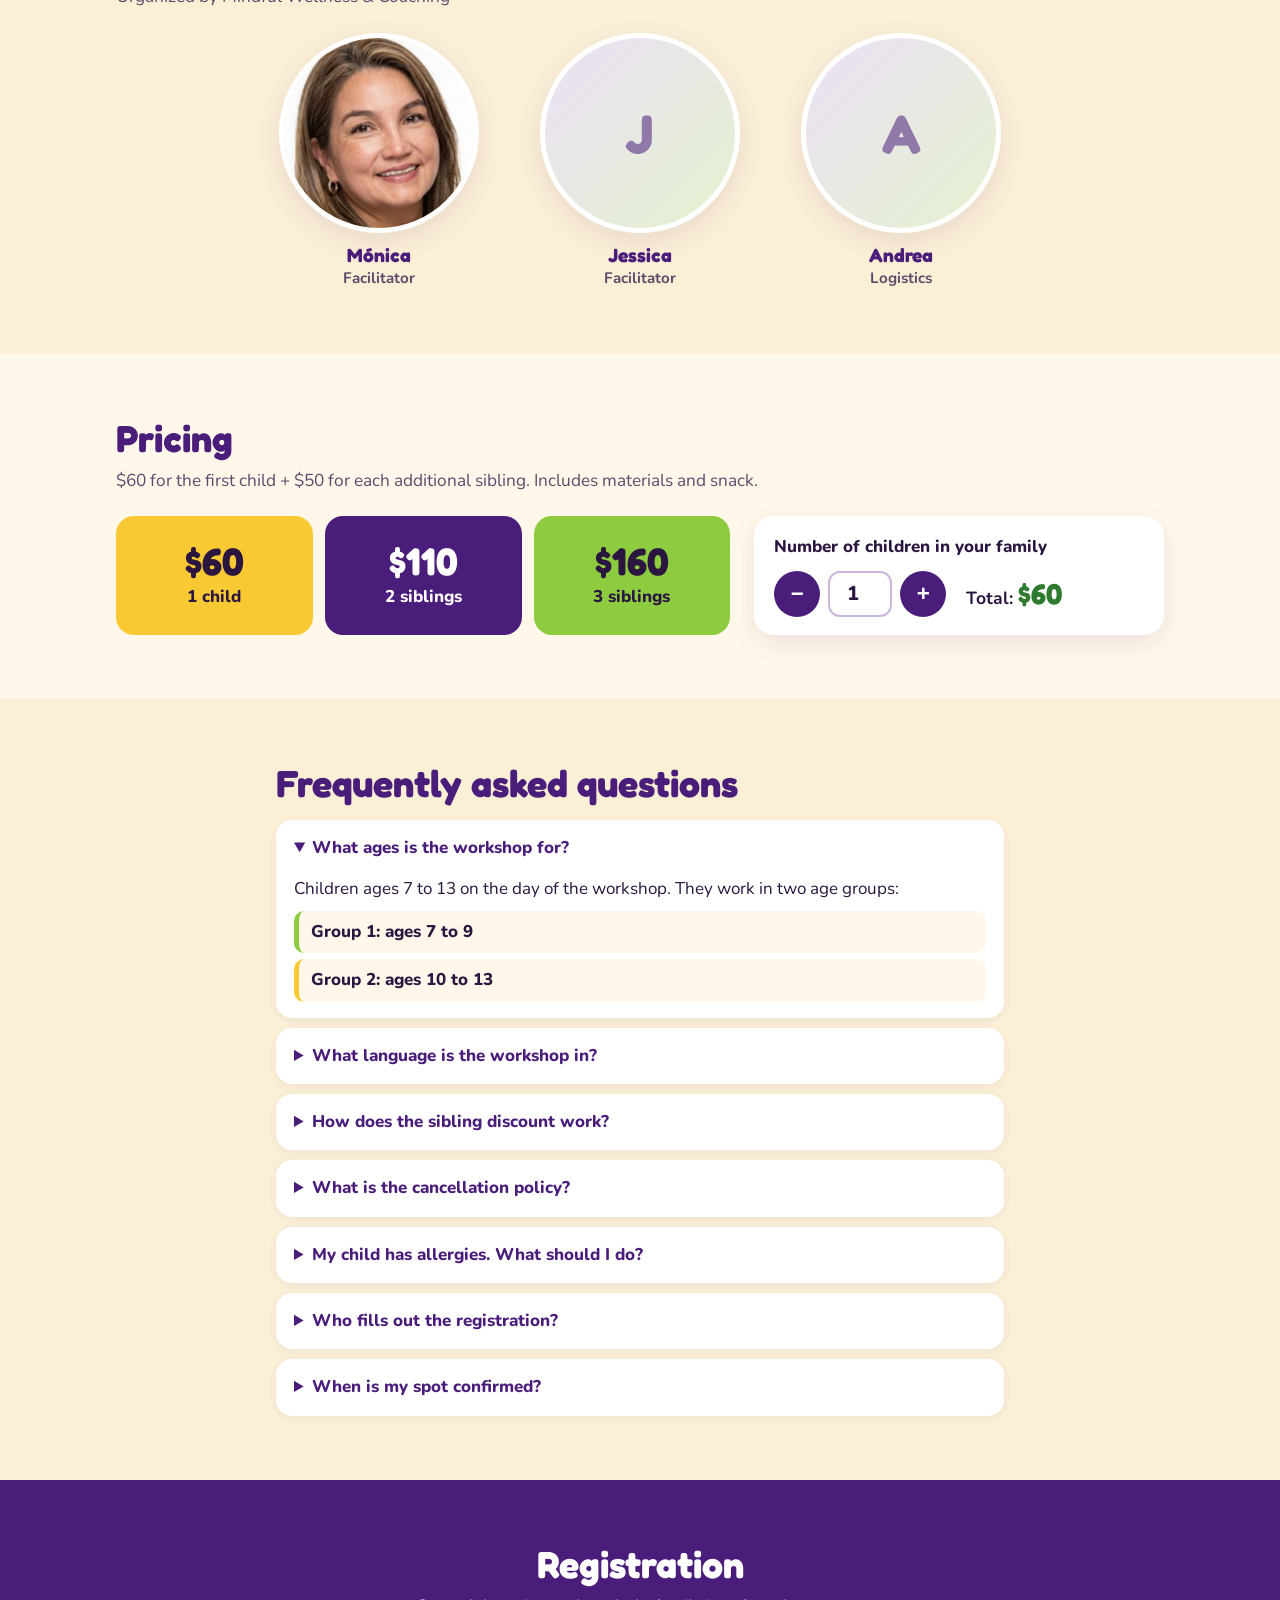
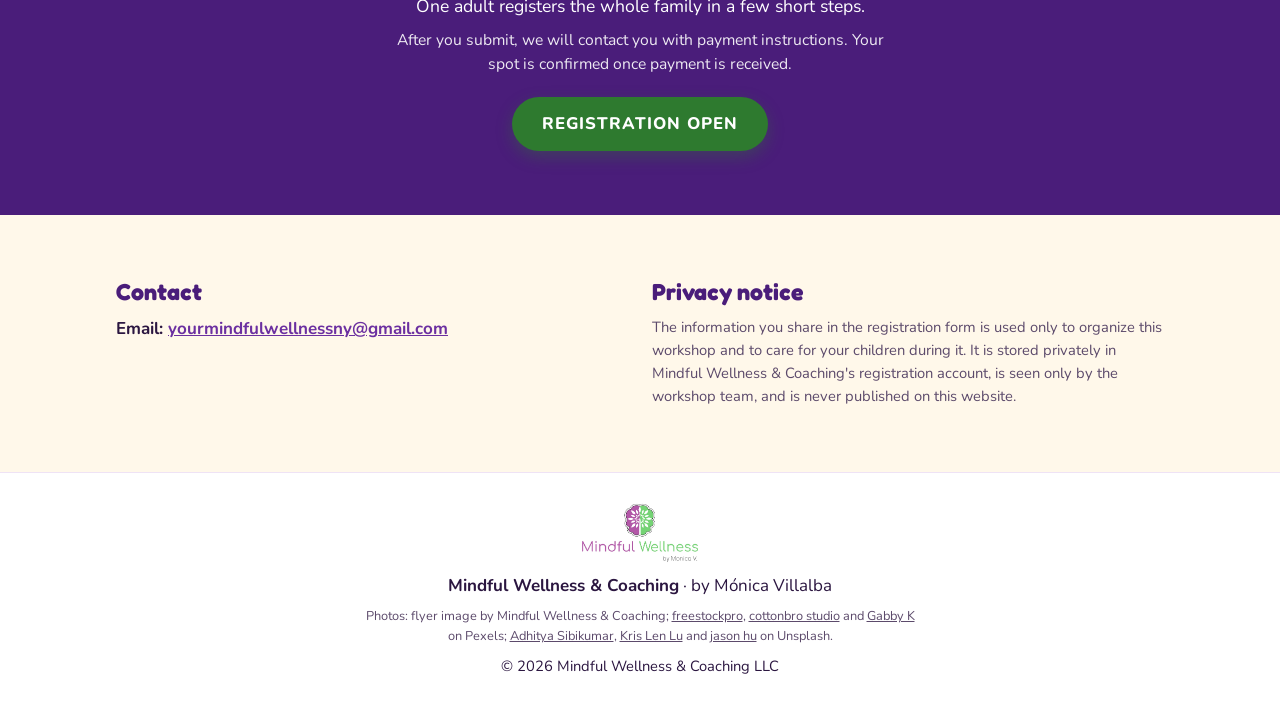
==== commit 6fbd0af1: "Portada completa, logo centrado, fotos reales, equipo, política de cancelación e inscripciones abier" ====
--- a/index.html
+++ b/index.html
@@ -6,8 +6,8 @@
   <title>My Money, My Goals — Kids Money Workshop | Mindful Wellness &amp; Coaching</title>
   <meta name="description" content="A hands-on money workshop for kids ages 7–13 in Wallington, NJ. Learn to save, make smart choices and reach your goals. Taught in English.">
   <meta property="og:title" content="My Money, My Goals — Kids Money Workshop">
-  <meta property="og:description" content="Ages 7–13 · 2.5 hours · In English · Wallington, NJ">
-  <meta property="og:image" content="assets/flyer-my-money-my-goals.jpg">
+  <meta property="og:description" content="Ages 7–13 · 2.5 hours · In English · Saturday, November 7, 2026 · Wallington, NJ">
+  <meta property="og:image" content="https://yourmindfulwellnessny.github.io/my-money-my-goals/assets/flyer-my-money-my-goals.jpg">
   <meta name="theme-color" content="#4a1d7a">
   <link rel="icon" href="assets/mindful-wellness-logo.png">
   <link rel="preconnect" href="https://fonts.googleapis.com">
@@ -20,11 +20,9 @@
 
   <header class="topbar">
     <div class="wrap topbar__inner">
-      <a class="brand" href="#top" aria-label="Mindful Wellness &amp; Coaching">
-        <img src="assets/mindful-wellness-logo.png" alt="Mindful Wellness by Monica V." width="1674" height="885">
-      </a>
       <nav class="nav" aria-label="Main">
         <a href="#learn" data-i18n="nav.learn">What they'll learn</a>
+        <a href="#experience" data-i18n="nav.experience">Experience</a>
         <a href="#pricing" data-i18n="nav.pricing">Pricing</a>
         <a href="#faq" data-i18n="nav.faq">FAQ</a>
       </nav>
@@ -39,25 +37,22 @@
   <main id="main">
     <!-- HERO -->
     <section class="hero" id="top">
-      <div class="blob blob--g1" aria-hidden="true"></div>
-      <div class="blob blob--p1" aria-hidden="true"></div>
-      <div class="dot dot--coral" aria-hidden="true"></div>
-      <div class="dot dot--yellow" aria-hidden="true"></div>
-
       <div class="wrap hero__head">
+        <img class="hero__logo" src="assets/mindful-wellness-logo.png" width="1674" height="885"
+             alt="Mindful Wellness by Monica V.">
         <p class="kicker" data-i18n="hero.kicker">A Mindful Money Workshop</p>
         <h1 class="title">
           <span class="title__purple" data-i18n="hero.title1">My Money,</span>
           <span class="title__green"><span data-i18n="hero.title2">My Goals</span></span>
         </h1>
         <p class="sub" data-i18n="hero.sub">Learn to Save, Make Smart Choices, Reach Your Goals.</p>
-        <p class="sub-es" data-i18n="hero.es" lang="es">In Spanish: Mi dinero, mis metas</p>
-      </div>
-
-      <figure class="hero__photo">
-        <img src="assets/hero-kids.jpg" width="1122" height="500"
+        <p class="sub-es" lang="es" data-i18n="hero.es">Mi dinero, mis metas</p>
+      </div>
+
+      <figure class="hero__photo wrap">
+        <img src="assets/hero-kids.jpg" width="1122" height="500" fetchpriority="high"
              alt="Four smiling children of different backgrounds sort play money into Save, Spend and Share cards while one writes in a notebook titled My Savings Goal."
-             data-i18n-alt="hero.photoAlt" fetchpriority="high">
+             data-i18n-alt="hero.photoAlt">
       </figure>
 
       <div class="wrap hero__info">
@@ -66,56 +61,70 @@
           <li data-i18n="chip.duration">2.5 hours</li>
           <li data-i18n="chip.language">In English</li>
         </ul>
-        <p class="english-note"><span aria-hidden="true">🇺🇸</span> <strong data-i18n="hero.englishNote">The workshop is taught entirely in English.</strong></p>
-
-        <div class="when-strip">
-          <span class="js-date">—</span>
-          <span aria-hidden="true">•</span>
-          <span class="js-time">—</span>
-          <span aria-hidden="true">•</span>
+        <p class="english-note" data-i18n="hero.englishNote">The workshop is taught entirely in English.</p>
+        <p class="when-strip">
+          <span class="js-date">Saturday, November 7, 2026</span>
+          <span class="js-time">9:00 AM – 11:30 AM</span>
           <span class="js-place">Wallington, NJ</span>
-        </div>
-
+        </p>
         <div class="price-pill">
-          <p><strong>$60</strong> <span data-i18n="price.first">First child</span>
-             <span class="sep" aria-hidden="true">•</span>
-             <strong>$110</strong> <span data-i18n="price.two">Two siblings</span></p>
-          <p class="price-pill__small">$50 <span data-i18n="price.sibling">Each additional sibling</span></p>
-        </div>
-
-        <div class="cta-row">
-          <a class="btn btn--primary js-register" href="#register" data-i18n="cta.register">Register your family</a>
-          <a class="btn btn--ghost" href="#learn" data-i18n="cta.details">See the details</a>
-        </div>
+          <p class="price-pill__main">
+            <span class="pp"><strong>$60</strong> <span data-i18n="price.perChild">per child</span></span>
+            <span class="pp"><strong>$110</strong> <span data-i18n="price.twoSiblings">for two siblings</span></span>
+          </p>
+          <p class="price-pill__small" data-i18n="price.eachAdditional">$50 each additional sibling</p>
+        </div>
+        <a class="btn btn--cta js-register" href="#register" data-i18n="cta.open">Registration open</a>
       </div>
     </section>
 
     <!-- LEARN -->
     <section class="section" id="learn" aria-labelledby="learn-title">
       <div class="wrap">
-        <h2 id="learn-title" class="h2" data-i18n="learn.title">What kids will learn</h2>
-        <p class="lead" data-i18n="learn.intro">Simple, hands-on lessons that connect money with patience, feelings and responsible choices.</p>
+        <header class="section__head">
+          <h2 id="learn-title" class="h2" data-i18n="learn.title">What kids will learn</h2>
+          <p class="lead" data-i18n="learn.intro">Simple, hands-on lessons that connect money with patience, feelings and responsible choices.</p>
+        </header>
         <ol class="cards">
-          <li class="card card--green">
-            <span class="card__icon" aria-hidden="true">🐷</span>
-            <h3 data-i18n="learn.1.t">Why saving matters</h3>
-            <p data-i18n="learn.1.d">How small amounts add up — and why waiting can be worth it.</p>
-          </li>
-          <li class="card card--purple">
-            <span class="card__icon" aria-hidden="true">⚖️</span>
-            <h3 data-i18n="learn.2.t">Needs vs. wants</h3>
-            <p data-i18n="learn.2.d">Telling the difference between what we need and what we'd like to have.</p>
-          </li>
-          <li class="card card--yellow">
-            <span class="card__icon" aria-hidden="true">🫙</span>
-            <h3 data-i18n="learn.3.t">Save, Spend, Share</h3>
-            <p data-i18n="learn.3.d">Splitting money into three jars, each with its own purpose.</p>
-            <div class="jars" aria-hidden="true"><span class="jar jar--save">Save</span><span class="jar jar--spend">Spend</span><span class="jar jar--share">Share</span></div>
-          </li>
-          <li class="card card--coral">
-            <span class="card__icon" aria-hidden="true">🎯</span>
-            <h3 data-i18n="learn.4.t">A goal and a 30-day plan</h3>
-            <p data-i18n="learn.4.d">Choosing one goal and making a simple 30-day savings plan.</p>
+          <li class="card">
+            <img class="card__img" loading="lazy" width="600" height="400"
+                 src="https://images.pexels.com/photos/12955547/pexels-photo-12955547.jpeg?auto=compress&cs=tinysrgb&w=800"
+                 alt="A smiling boy drops a coin into a piggy bank." data-i18n-alt="learn.1.alt">
+            <div class="card__body">
+              <span class="card__num card__num--green">01</span>
+              <h3 data-i18n="learn.1.t">Why saving matters</h3>
+              <p data-i18n="learn.1.d">How small amounts add up — and why waiting can be worth it.</p>
+            </div>
+          </li>
+          <li class="card">
+            <img class="card__img" loading="lazy" width="600" height="400"
+                 src="https://images.unsplash.com/photo-1785219419135-39c766e00b11?auto=format&fit=crop&w=800&q=70"
+                 alt="A boy looks at products in a grocery store aisle." data-i18n-alt="learn.2.alt">
+            <div class="card__body">
+              <span class="card__num card__num--purple">02</span>
+              <h3 data-i18n="learn.2.t">Needs vs. wants</h3>
+              <p data-i18n="learn.2.d">Telling the difference between what we need and what we'd like to have.</p>
+            </div>
+          </li>
+          <li class="card">
+            <img class="card__img" loading="lazy" width="600" height="400"
+                 src="https://images.unsplash.com/photo-1704708798525-5fe58553d801?auto=format&fit=crop&w=800&q=70"
+                 alt="Two children put money into a savings jar." data-i18n-alt="learn.3.alt">
+            <div class="card__body">
+              <span class="card__num card__num--yellow">03</span>
+              <h3 data-i18n="learn.3.t">Save, Spend, Share</h3>
+              <p data-i18n="learn.3.d">Splitting money into three jars, each with its own purpose.</p>
+            </div>
+          </li>
+          <li class="card">
+            <img class="card__img" loading="lazy" width="600" height="400"
+                 src="https://images.pexels.com/photos/7118205/pexels-photo-7118205.jpeg?auto=compress&cs=tinysrgb&w=800"
+                 alt="A child counts coins next to a jar labeled with a savings goal." data-i18n-alt="learn.4.alt">
+            <div class="card__body">
+              <span class="card__num card__num--coral">04</span>
+              <h3 data-i18n="learn.4.t">A goal and a 30-day plan</h3>
+              <p data-i18n="learn.4.d">Choosing one goal and making a simple 30-day savings plan.</p>
+            </div>
           </li>
         </ol>
         <p class="note" data-i18n="learn.feelings">We also talk about patience and the emotions we feel when we shop, so kids can make calmer, more confident decisions.</p>
@@ -125,85 +134,117 @@
     <!-- EXPERIENCE -->
     <section class="section section--purple" id="experience" aria-labelledby="exp-title">
       <div class="wrap">
-        <h2 id="exp-title" class="h2 h2--light" data-i18n="exp.title">What the experience looks like</h2>
+        <header class="section__head">
+          <h2 id="exp-title" class="h2 h2--light" data-i18n="exp.title">What the experience looks like</h2>
+        </header>
         <div class="exp">
-          <div class="exp__item">
-            <span class="exp__icon" aria-hidden="true">🎲</span>
-            <h3 data-i18n="exp.1.t">Games</h3>
-            <p data-i18n="exp.1.d">Active, playful games that make money ideas easy to remember.</p>
-          </div>
-          <div class="exp__item">
-            <span class="exp__icon" aria-hidden="true">🛒</span>
-            <h3 data-i18n="exp.2.t">Pretend store</h3>
-            <p data-i18n="exp.2.d">Kids shop with play money and practice choosing between needs and wants.</p>
-          </div>
-          <div class="exp__item">
-            <span class="exp__icon" aria-hidden="true">👫</span>
-            <h3 data-i18n="exp.3.t">Activities by age</h3>
-            <p data-i18n="exp.3.d">Two groups so every child learns at the right level:</p>
-            <p class="groups"><span data-i18n="exp.groupA">Ages 7–9</span><span data-i18n="exp.groupB">Ages 10–13</span></p>
-          </div>
-        </div>
-      </div>
-    </section>
-
-    <!-- INCLUDES + TEAM -->
-    <section class="section" aria-labelledby="inc-title">
-      <div class="wrap two-col">
+          <article class="exp__item">
+            <img class="exp__img" loading="lazy" width="600" height="400"
+                 src="https://images.pexels.com/photos/7352882/pexels-photo-7352882.jpeg?auto=compress&cs=tinysrgb&w=800"
+                 alt="Two children of different backgrounds play and learn together." data-i18n-alt="exp.1.alt">
+            <div class="exp__body">
+              <h3 data-i18n="exp.1.t">Games</h3>
+              <p data-i18n="exp.1.d">Active, playful games that make money ideas easy to remember.</p>
+            </div>
+          </article>
+          <article class="exp__item">
+            <img class="exp__img" loading="lazy" width="600" height="400"
+                 src="https://images.unsplash.com/photo-1787706369014-cd52f8b37a6a?auto=format&fit=crop&w=800&q=70"
+                 alt="Children choose items at a shop table." data-i18n-alt="exp.2.alt">
+            <div class="exp__body">
+              <h3 data-i18n="exp.2.t">Pretend store</h3>
+              <p data-i18n="exp.2.d">Kids shop with play money and practice choosing between needs and wants.</p>
+            </div>
+          </article>
+          <article class="exp__item exp__item--groups">
+            <div class="exp__body">
+              <h3 data-i18n="exp.3.t">Activities by age</h3>
+              <p data-i18n="exp.3.d">Two groups so every child learns at the right level:</p>
+              <div class="age-groups">
+                <div class="age-group age-group--green"><span class="age-group__n" data-i18n="exp.groupA.n">7–9</span><span data-i18n="exp.groupA.l">years old</span></div>
+                <div class="age-group age-group--yellow"><span class="age-group__n" data-i18n="exp.groupB.n">10–13</span><span data-i18n="exp.groupB.l">years old</span></div>
+              </div>
+            </div>
+          </article>
+        </div>
+      </div>
+    </section>
+
+    <!-- DETAILS: includes + when -->
+    <section class="section" id="when" aria-labelledby="when-title">
+      <div class="wrap details">
         <div class="panel">
-          <h2 id="inc-title" class="h2 h2--sm" data-i18n="inc.title">Registration includes</h2>
-          <ul class="checks">
+          <h2 id="when-title" class="h2 h2--sm" data-i18n="when.title">Date, time &amp; place</h2>
+          <dl class="facts">
+            <div><dt data-i18n="when.date">Date</dt><dd class="js-date">Saturday, November 7, 2026</dd></div>
+            <div><dt data-i18n="when.time">Time</dt><dd class="js-time">9:00 AM – 11:30 AM</dd></div>
+            <div><dt data-i18n="when.place">Place</dt><dd class="js-place">Wallington, NJ</dd></div>
+          </dl>
+          <p class="muted small" data-i18n="when.placeNote">The exact address is shared privately with registered families.</p>
+          <p class="muted small js-capacity" data-i18n="when.capacity">Limited to 14 children in total.</p>
+        </div>
+        <div class="panel">
+          <h2 class="h2 h2--sm" data-i18n="inc.title">Registration includes</h2>
+          <ul class="includes">
             <li data-i18n="inc.1">All workshop materials</li>
             <li data-i18n="inc.2">Snack</li>
             <li data-i18n="inc.3">2.5 hours of guided, hands-on learning</li>
           </ul>
         </div>
-        <div class="panel">
-          <h2 class="h2 h2--sm" data-i18n="team.title">Your team</h2>
-          <dl class="team">
-            <div><dt data-i18n="team.facilitators">Facilitators</dt><dd>Mónica · Jessica</dd></div>
-            <div><dt data-i18n="team.logistics">Logistics</dt><dd>Andrea</dd></div>
-          </dl>
-          <p class="muted" data-i18n="team.org">Organized by Mindful Wellness &amp; Coaching</p>
-        </div>
-      </div>
-    </section>
-
-    <!-- WHEN / WHERE -->
-    <section class="section section--cream2" id="when" aria-labelledby="when-title">
+      </div>
+    </section>
+
+    <!-- TEAM -->
+    <section class="section section--cream2" id="team" aria-labelledby="team-title">
       <div class="wrap">
-        <h2 id="when-title" class="h2" data-i18n="when.title">Date, time &amp; place</h2>
-        <dl class="facts">
-          <div class="fact"><dt data-i18n="when.date">Date</dt><dd class="js-date">—</dd></div>
-          <div class="fact"><dt data-i18n="when.time">Time</dt><dd class="js-time">—</dd></div>
-          <div class="fact"><dt data-i18n="when.place">Place</dt><dd class="js-place">Wallington, NJ</dd></div>
-        </dl>
-        <p class="muted" data-i18n="when.placeNote">The exact address is shared privately with registered families.</p>
-        <p class="muted js-capacity" data-i18n="when.capacity">Limited to 14 children in total.</p>
+        <header class="section__head">
+          <h2 id="team-title" class="h2" data-i18n="team.title">Your team</h2>
+          <p class="lead" data-i18n="team.org">Organized by Mindful Wellness &amp; Coaching</p>
+        </header>
+        <ul class="team">
+          <li class="person">
+            <img class="person__photo" src="assets/team-monica.jpg" width="600" height="600" loading="lazy" alt="Mónica Villalba">
+            <p class="person__name">Mónica</p>
+            <p class="person__role" data-i18n="team.facilitator">Facilitator</p>
+          </li>
+          <li class="person">
+            <div class="person__photo person__photo--pending" role="img" aria-label="Jessica — photo coming soon"><span>J</span></div>
+            <p class="person__name">Jessica</p>
+            <p class="person__role" data-i18n="team.facilitator">Facilitator</p>
+          </li>
+          <li class="person">
+            <div class="person__photo person__photo--pending" role="img" aria-label="Andrea — photo coming soon"><span>A</span></div>
+            <p class="person__name">Andrea</p>
+            <p class="person__role" data-i18n="team.logistics">Logistics</p>
+          </li>
+        </ul>
       </div>
     </section>
 
     <!-- PRICING -->
     <section class="section" id="pricing" aria-labelledby="price-title">
       <div class="wrap">
-        <h2 id="price-title" class="h2" data-i18n="price.title">Pricing</h2>
-        <div class="prices">
-          <div class="price price--yellow"><span class="price__amt">$60</span><span data-i18n="price.first">First child</span></div>
-          <div class="price price--green"><span class="price__amt">$50</span><span data-i18n="price.sibling">Each additional sibling</span></div>
-          <div class="price price--purple"><span class="price__amt">$110</span><span data-i18n="price.two">Two siblings</span></div>
-          <div class="price price--coral"><span class="price__amt">$160</span><span data-i18n="price.three">Three siblings</span></div>
-        </div>
-
-        <div class="calc">
-          <h3 data-i18n="price.calc">Quick calculator</h3>
-          <label for="kids" data-i18n="price.calcLabel">Number of children in your family</label>
-          <div class="stepper">
-            <button type="button" class="stepper__btn" data-step="-1" aria-label="−1">−</button>
-            <input id="kids" type="number" inputmode="numeric" min="1" max="6" value="1" aria-describedby="calc-total">
-            <button type="button" class="stepper__btn" data-step="1" aria-label="+1">+</button>
+        <header class="section__head">
+          <h2 id="price-title" class="h2" data-i18n="price.title">Pricing</h2>
+          <p class="lead" data-i18n="price.formula">$60 for the first child + $50 for each additional sibling.</p>
+        </header>
+        <div class="pricing">
+          <div class="prices">
+            <div class="price price--yellow"><span class="price__amt">$60</span><span data-i18n="price.one">1 child</span></div>
+            <div class="price price--purple"><span class="price__amt">$110</span><span data-i18n="price.two">2 siblings</span></div>
+            <div class="price price--green"><span class="price__amt">$160</span><span data-i18n="price.three">3 siblings</span></div>
           </div>
-          <p id="calc-total" class="calc__total" aria-live="polite"><span data-i18n="price.total">Estimated total</span>: <strong class="js-total">$60</strong></p>
-          <p class="muted small" data-i18n="price.note">Final total is calculated and confirmed in the secure registration form.</p>
+          <div class="calc">
+            <label for="kids" data-i18n="price.calcLabel">Number of children in your family</label>
+            <div class="calc__row">
+              <div class="stepper">
+                <button type="button" class="stepper__btn" data-step="-1" aria-label="Remove one child">−</button>
+                <input id="kids" type="number" inputmode="numeric" min="1" max="6" value="1" aria-describedby="calc-total">
+                <button type="button" class="stepper__btn" data-step="1" aria-label="Add one child">+</button>
+              </div>
+              <p id="calc-total" class="calc__total" aria-live="polite"><span data-i18n="price.total">Total</span>: <strong class="js-total">$60</strong></p>
+            </div>
+          </div>
         </div>
       </div>
     </section>
@@ -213,13 +254,13 @@
       <div class="wrap narrow">
         <h2 id="faq-title" class="h2" data-i18n="faq.title">Frequently asked questions</h2>
         <div class="faq">
-          <details><summary data-i18n="faq.1.q">What language is the workshop in?</summary><p data-i18n="faq.1.a"></p></details>
-          <details><summary data-i18n="faq.2.q">Who can attend?</summary><p data-i18n="faq.2.a"></p></details>
-          <details><summary data-i18n="faq.3.q">How does the sibling discount work?</summary><p data-i18n="faq.3.a"></p></details>
-          <details><summary data-i18n="faq.4.q">My child has allergies. What should I do?</summary><p data-i18n="faq.4.a"></p></details>
-          <details><summary data-i18n="faq.5.q">Who fills out the registration?</summary><p data-i18n="faq.5.a"></p></details>
-          <details><summary data-i18n="faq.6.q">When is my spot confirmed?</summary><p data-i18n="faq.6.a"></p></details>
-          <details><summary data-i18n="faq.7.q">What is the cancellation policy?</summary><p data-i18n="faq.7.a"></p></details>
+          <details open><summary data-i18n="faq.ages.q">What ages is the workshop for?</summary><div class="faq__a"><p data-i18n="faq.ages.a"></p><ul class="faq__groups"><li data-i18n="faq.ages.g1"></li><li data-i18n="faq.ages.g2"></li></ul></div></details>
+          <details><summary data-i18n="faq.lang.q">What language is the workshop in?</summary><div class="faq__a"><p data-i18n="faq.lang.a"></p></div></details>
+          <details><summary data-i18n="faq.sib.q">How does the sibling discount work?</summary><div class="faq__a"><p data-i18n="faq.sib.a"></p></div></details>
+          <details><summary data-i18n="faq.cancel.q">What is the cancellation policy?</summary><div class="faq__a"><p data-i18n="faq.cancel.a1"></p><p data-i18n="faq.cancel.a2"></p><p data-i18n="faq.cancel.a3"></p></div></details>
+          <details><summary data-i18n="faq.allergy.q">My child has allergies. What should I do?</summary><div class="faq__a"><p data-i18n="faq.allergy.a"></p></div></details>
+          <details><summary data-i18n="faq.who.q">Who fills out the registration?</summary><div class="faq__a"><p data-i18n="faq.who.a"></p></div></details>
+          <details><summary data-i18n="faq.confirm.q">When is my spot confirmed?</summary><div class="faq__a"><p data-i18n="faq.confirm.a"></p></div></details>
         </div>
       </div>
     </section>
@@ -228,28 +269,27 @@
     <section class="section section--purple" id="register" aria-labelledby="reg-title">
       <div class="wrap narrow center">
         <h2 id="reg-title" class="h2 h2--light" data-i18n="reg.title">Registration</h2>
-        <div class="reg js-reg-closed">
-          <p class="reg__badge" data-i18n="reg.closedTitle">Registration opens soon</p>
-          <p data-i18n="reg.closedText">We're preparing the secure registration form.</p>
-        </div>
-        <div class="reg js-reg-open" hidden>
-          <p data-i18n="reg.openText">One adult registers the whole family.</p>
-          <a class="btn btn--yellow js-form-link" href="#" rel="noopener" data-i18n="reg.button">Open the registration form</a>
+        <div class="js-reg-open" hidden>
+          <p class="reg__text" data-i18n="reg.openText">One adult registers the whole family in a few short steps.</p>
+          <p class="reg__text reg__text--small" data-i18n="reg.payNote">After you submit, we will contact you with payment instructions. Your spot is confirmed once payment is received.</p>
+          <a class="btn btn--cta js-form-link" href="#" target="_blank" rel="noopener" data-i18n="cta.open">Registration open</a>
+        </div>
+        <div class="js-reg-closed">
+          <p class="reg__text" data-i18n="reg.closedText">Registration will open soon.</p>
         </div>
       </div>
     </section>
 
     <!-- CONTACT + PRIVACY -->
     <section class="section" id="contact" aria-labelledby="contact-title">
-      <div class="wrap two-col">
+      <div class="wrap details">
         <div>
           <h2 id="contact-title" class="h2 h2--sm" data-i18n="contact.title">Contact</h2>
           <ul class="contact js-contact"></ul>
         </div>
         <div>
           <h2 class="h2 h2--sm" data-i18n="privacy.title">Privacy notice</h2>
-          <p class="pending" data-i18n="privacy.pending">Draft — pending approval by the organizer.</p>
-          <p class="muted" data-i18n="privacy.text"></p>
+          <p class="muted small" data-i18n="privacy.text"></p>
         </div>
       </div>
     </section>
@@ -258,12 +298,13 @@
   <footer class="footer">
     <div class="wrap footer__inner">
       <img src="assets/mindful-wellness-logo.png" alt="Mindful Wellness by Monica V." width="1674" height="885" loading="lazy">
-      <p><strong>Mindful Wellness &amp; Coaching</strong><br><span data-i18n="footer.by">by Mónica Villalba</span></p>
-      <p class="small">© <span class="js-year">2026</span> <span data-i18n="footer.rights">Mindful Wellness &amp; Coaching LLC</span></p>
+      <p><strong>Mindful Wellness &amp; Coaching</strong> · <span data-i18n="footer.by">by Mónica Villalba</span></p>
+      <p class="credits" data-i18n-html="footer.credits"></p>
+      <p class="small">© <span class="js-year">2026</span> Mindful Wellness &amp; Coaching LLC</p>
     </div>
   </footer>
 
-  <a class="sticky-cta js-register" href="#register" data-i18n="cta.register">Register your family</a>
+  <a class="sticky-cta js-register" href="#register" data-i18n="cta.open">Registration open</a>
 
   <script src="js/config.js"></script>
   <script src="js/i18n.js"></script>
--- a/css/styles.css
+++ b/css/styles.css
@@ -2,7 +2,9 @@
   --purple: #4a1d7a;
   --purple-2: #6b2fa0;
   --green: #2e7a2f;
+  --green-2: #24632a;
   --lime: #8dcb3f;
+  --lime-soft: #e3f2cf;
   --cream: #fff8ea;
   --cream-2: #fbefd6;
   --yellow: #f9c934;
@@ -10,23 +12,26 @@
   --ink: #2b1640;
   --muted: #5c4a6b;
   --white: #ffffff;
-  --radius: 22px;
-  --shadow: 0 10px 30px rgba(74, 29, 122, .12);
-  --wrap: 1100px;
+  --radius: 20px;
+  --shadow: 0 8px 24px rgba(74, 29, 122, .10);
+  --wrap: 1080px;
+  --gap: clamp(16px, 2.4vw, 24px);
+  --section: clamp(40px, 6vw, 64px);
   --font-fun: "Fredoka", "Nunito", system-ui, sans-serif;
   --font-body: "Nunito", system-ui, -apple-system, "Segoe UI", sans-serif;
 }
 
 * { box-sizing: border-box; }
 html { scroll-behavior: smooth; }
-@media (prefers-reduced-motion: reduce) { html { scroll-behavior: auto; } * { transition: none !important; animation: none !important; } }
+@media (prefers-reduced-motion: reduce) { html { scroll-behavior: auto; } }
 body {
   margin: 0; background: var(--cream); color: var(--ink);
-  font-family: var(--font-body); font-size: 1.0625rem; line-height: 1.6;
+  font-family: var(--font-body); font-size: 1.0625rem; line-height: 1.55;
   -webkit-font-smoothing: antialiased; overflow-x: hidden;
 }
 img { max-width: 100%; height: auto; display: block; }
 a { color: var(--purple-2); }
+h1, h2, h3, p { margin: 0; }
 :focus-visible { outline: 3px solid var(--coral); outline-offset: 3px; border-radius: 6px; }
 
 .wrap { width: 100%; max-width: var(--wrap); margin: 0 auto; padding: 0 16px; }
@@ -36,174 +41,193 @@
 .skip { position: absolute; left: -999px; top: 8px; background: var(--yellow); color: var(--ink); padding: 8px 14px; border-radius: 10px; z-index: 100; font-weight: 800; }
 .skip:focus { left: 8px; }
 .muted { color: var(--muted); }
-.small { font-size: .9rem; }
-
-/* Top bar */
-.topbar { position: sticky; top: 0; z-index: 20; background: rgba(255, 255, 255, .96); border-bottom: 1px solid #efe3f5; backdrop-filter: blur(6px); }
-.topbar__inner { display: flex; align-items: center; gap: 12px; min-height: 64px; }
-.brand img { height: 46px; width: auto; }
-.nav { display: none; gap: 20px; margin-left: auto; }
-.nav a { color: var(--ink); text-decoration: none; font-weight: 700; }
-.nav a:hover { color: var(--purple-2); }
-.lang { margin-left: auto; display: inline-flex; background: var(--cream-2); border-radius: 999px; padding: 4px; }
+.small { font-size: .92rem; }
+
+/* ---------- Top bar (logo lives in the hero, centered) ---------- */
+.topbar { position: sticky; top: 0; z-index: 20; background: rgba(74, 29, 122, .97); }
+.topbar__inner { display: flex; align-items: center; justify-content: flex-end; gap: 16px; min-height: 52px; }
+.nav { display: none; gap: 22px; margin-right: auto; }
+.nav a { color: var(--white); text-decoration: none; font-weight: 700; font-size: .95rem; opacity: .92; }
+.nav a:hover { opacity: 1; text-decoration: underline; }
+.lang { display: inline-flex; background: rgba(255, 255, 255, .14); border-radius: 999px; padding: 3px; }
 .lang__btn {
-  border: 0; background: transparent; font: 800 .9rem var(--font-body); color: var(--purple);
-  padding: 8px 14px; min-height: 40px; min-width: 48px; border-radius: 999px; cursor: pointer;
-}
-.lang__btn[aria-pressed="true"] { background: var(--purple); color: var(--white); }
-@media (min-width: 860px) { .nav { display: flex; } .lang { margin-left: 16px; } }
-
-/* Hero */
-.hero { position: relative; background: var(--purple); padding: 28px 0 40px; overflow: hidden; isolation: isolate; }
+  border: 0; background: transparent; font: 800 .88rem var(--font-body); color: var(--white);
+  padding: 6px 14px; min-height: 40px; min-width: 48px; border-radius: 999px; cursor: pointer;
+}
+.lang__btn[aria-pressed="true"] { background: var(--white); color: var(--purple); }
+@media (min-width: 860px) { .nav { display: flex; } }
+
+/* ---------- Hero ---------- */
+.hero {
+  background:
+    radial-gradient(circle at 6% 22%, var(--lime) 0 90px, transparent 91px),
+    radial-gradient(circle at 96% 8%, var(--coral) 0 26px, transparent 27px),
+    radial-gradient(circle at 94% 88%, var(--lime) 0 120px, transparent 121px),
+    var(--purple);
+  padding: 20px 0 32px;
+}
 .hero__head {
-  position: relative; background: var(--cream); border-radius: 46% 54% 40% 60% / 18% 22% 30% 26%;
-  text-align: center; padding: 26px 18px 30px; margin-top: 4px; box-shadow: var(--shadow);
-  width: calc(100% - 24px); max-width: 860px;
-}
-.kicker { margin: 0 0 6px; color: var(--purple); font: 600 .82rem var(--font-body); letter-spacing: .22em; text-transform: uppercase; }
-.title { margin: 0; font-family: var(--font-fun); font-weight: 700; line-height: .95; font-size: clamp(3rem, 13vw, 6.4rem); letter-spacing: -.01em; }
+  background: var(--white); border-radius: 36px; text-align: center;
+  padding: 22px 20px 24px; max-width: 820px; width: calc(100% - 32px);
+  box-shadow: var(--shadow);
+}
+.hero__logo { width: clamp(150px, 34vw, 220px); height: auto; margin: 0 auto 10px; }
+.kicker { color: var(--purple); font: 700 .78rem var(--font-body); letter-spacing: .22em; text-transform: uppercase; margin-bottom: 6px; }
+.title { font-family: var(--font-fun); font-weight: 700; line-height: .98; font-size: clamp(2.7rem, 11vw, 5.4rem); letter-spacing: -.01em; }
 .title span { display: block; }
 .title__purple { color: var(--purple); }
 .title__green { color: var(--green); }
 .title__green > span { display: inline-block; position: relative; }
 .title__green > span::after {
-  content: ""; position: absolute; left: 38%; right: 4%; bottom: -6px; height: 7px;
+  content: ""; position: absolute; left: 38%; right: 4%; bottom: -5px; height: 6px;
   background: var(--coral); border-radius: 99px; transform: rotate(-1.5deg);
 }
-.sub { margin: 18px auto 0; max-width: 30ch; font: 700 clamp(1.1rem, 4.2vw, 1.55rem)/1.3 var(--font-body); color: var(--ink); }
-.sub-es { margin: 8px 0 0; color: var(--muted); font-weight: 600; font-size: .95rem; }
-
-.hero__photo { margin: 22px 0 0; position: relative; }
-.hero__photo img { width: 100%; aspect-ratio: 1122 / 500; height: auto; max-height: 560px; object-fit: cover; object-position: center 60%; }
-.hero__photo::before, .hero__photo::after {
-  content: ""; position: absolute; left: -5%; right: -5%; height: 28px; background: var(--purple); z-index: 1;
-}
-.hero__photo::before { top: -16px; border-radius: 0 0 50% 50%; }
-.hero__photo::after  { bottom: -16px; border-radius: 50% 50% 0 0; }
+.sub { margin: 16px auto 0; max-width: 30ch; font: 700 clamp(1.05rem, 3.6vw, 1.4rem)/1.3 var(--font-body); }
+.sub-es { margin-top: 6px; color: var(--muted); font-weight: 600; font-size: .95rem; }
+
+/* Full photo: no cropping */
+.hero__photo { margin: 20px auto 0; }
+.hero__photo img {
+  width: 100%; height: auto; aspect-ratio: 1122 / 500; object-fit: contain;
+  border-radius: 24px; box-shadow: 0 12px 30px rgba(0, 0, 0, .25); background: var(--cream);
+}
 
 .hero__info {
-  position: relative; z-index: 2; background: var(--cream); border-radius: 36px; margin-top: -8px;
-  padding: 22px 16px 24px; text-align: center; box-shadow: var(--shadow); width: calc(100% - 24px); max-width: 860px;
+  background: var(--cream); border-radius: 28px; margin-top: 20px; padding: 20px 18px 22px;
+  text-align: center; box-shadow: var(--shadow); max-width: 820px; width: calc(100% - 32px);
+  display: grid; gap: 12px; justify-items: center;
 }
 .chips { list-style: none; margin: 0; padding: 0; display: flex; flex-wrap: wrap; justify-content: center; gap: 8px; }
-.chips li {
-  background: #dff0c4; color: var(--ink); font: 800 .95rem var(--font-body); letter-spacing: .06em; text-transform: uppercase;
-  padding: 8px 14px; border-radius: 999px;
-}
-.english-note { margin: 14px 0 6px; font-size: 1.02rem; }
-.when-strip { display: flex; flex-wrap: wrap; justify-content: center; gap: 6px 10px; font-weight: 800; color: var(--purple); margin: 6px 0 14px; }
-.price-pill { background: var(--yellow); border-radius: 26px; padding: 14px 16px; margin: 0 auto 18px; max-width: 640px; }
-.price-pill p { margin: 0; font-weight: 700; }
-.price-pill strong { font-family: var(--font-fun); font-size: 1.9rem; color: var(--purple); vertical-align: -2px; }
+.chips li { background: var(--lime-soft); font: 800 .9rem var(--font-body); letter-spacing: .06em; text-transform: uppercase; padding: 7px 14px; border-radius: 999px; }
+.english-note { font-weight: 800; }
+.when-strip { display: flex; flex-wrap: wrap; justify-content: center; gap: 4px 0; font-weight: 800; color: var(--purple); }
+.when-strip span + span::before { content: "•"; color: var(--coral); margin: 0 10px; }
+.price-pill { background: var(--yellow); border-radius: 22px; padding: 12px 20px; width: 100%; max-width: 600px; }
+.price-pill__main { font-weight: 700; display: flex; flex-wrap: wrap; justify-content: center; gap: 0 18px; }
+.pp { white-space: nowrap; }
+.pp + .pp::before { content: "•"; color: var(--coral); margin-right: 18px; }
+@media (max-width: 420px) { .pp + .pp::before { display: none; } }
+.price-pill strong { font-family: var(--font-fun); font-size: 1.75rem; color: var(--purple); vertical-align: -2px; }
 .price-pill .sep { color: var(--coral); margin: 0 6px; }
-.price-pill__small { font-size: .95rem; }
-
-.cta-row { display: flex; flex-wrap: wrap; gap: 10px; justify-content: center; }
+.price-pill__small { font-size: .95rem; font-weight: 700; }
+
 .btn {
-  display: inline-flex; align-items: center; justify-content: center; min-height: 52px; padding: 12px 24px;
-  border-radius: 999px; font: 800 1.05rem var(--font-body); text-decoration: none; border: 3px solid transparent; cursor: pointer;
-}
-.btn--primary { background: var(--green); color: var(--white); }
-.btn--primary:hover { background: #24632a; }
-.btn--primary.is-soon { background: var(--purple); }
-.btn--ghost { border-color: var(--purple); color: var(--purple); background: transparent; }
-.btn--yellow { background: var(--yellow); color: var(--ink); }
-
-/* Decorations */
-.blob, .dot { position: absolute; z-index: -1; pointer-events: none; }
-.blob--g1 { width: 260px; height: 260px; background: var(--lime); border-radius: 58% 42% 55% 45%; left: -120px; top: 120px; }
-.blob--p1 { width: 320px; height: 260px; background: var(--lime); border-radius: 40% 60% 50% 50%; right: -170px; bottom: 60px; opacity: .9; }
-.dot--coral { width: 46px; height: 46px; border-radius: 50%; background: var(--coral); right: 22px; top: 40px; }
-.dot--yellow { width: 22px; height: 22px; border-radius: 50%; background: var(--yellow); left: 26px; top: 26px; }
-
-/* Sections */
-.section { padding: 56px 0; }
+  display: inline-flex; align-items: center; justify-content: center; min-height: 54px; padding: 12px 30px;
+  border-radius: 999px; font: 800 1.05rem var(--font-body); text-decoration: none; cursor: pointer; border: 0;
+  text-transform: uppercase; letter-spacing: .06em;
+}
+.btn--cta { background: var(--green); color: var(--white); box-shadow: 0 6px 16px rgba(46, 122, 47, .35); }
+.btn--cta:hover { background: var(--green-2); }
+.btn--cta.is-soon, .sticky-cta.is-soon { background: var(--purple-2); box-shadow: none; }
+
+/* ---------- Sections ---------- */
+.section { padding: var(--section) 0; }
 .section--purple { background: var(--purple); color: var(--white); }
 .section--cream2 { background: var(--cream-2); }
-.h2 { font-family: var(--font-fun); font-weight: 700; font-size: clamp(1.9rem, 6vw, 2.6rem); color: var(--purple); margin: 0 0 12px; line-height: 1.1; }
+.section__head { margin-bottom: 22px; max-width: 680px; }
+.h2 { font-family: var(--font-fun); font-weight: 700; font-size: clamp(1.75rem, 5vw, 2.35rem); color: var(--purple); line-height: 1.1; margin-bottom: 8px; }
 .h2--light { color: var(--white); }
-.h2--sm { font-size: 1.6rem; }
-.lead { font-size: 1.15rem; max-width: 60ch; margin: 0 0 24px; }
-.note { margin-top: 22px; background: var(--white); border-left: 6px solid var(--coral); padding: 14px 18px; border-radius: 14px; }
-
-.cards { list-style: none; padding: 0; margin: 0; display: grid; gap: 16px; grid-template-columns: 1fr; }
-@media (min-width: 640px) { .cards { grid-template-columns: 1fr 1fr; } }
+.h2--sm { font-size: 1.45rem; margin-bottom: 12px; }
+.lead { font-size: 1.08rem; color: var(--muted); }
+.section--purple .lead { color: rgba(255, 255, 255, .85); }
+.note { margin-top: var(--gap); background: var(--white); border-left: 6px solid var(--coral); padding: 14px 18px; border-radius: 14px; }
+
+/* Learn cards with real photos */
+.cards { list-style: none; padding: 0; margin: 0; display: grid; gap: var(--gap); grid-template-columns: 1fr; }
+@media (min-width: 600px) { .cards { grid-template-columns: 1fr 1fr; } }
 @media (min-width: 1000px) { .cards { grid-template-columns: repeat(4, 1fr); } }
-.card { background: var(--white); border-radius: var(--radius); padding: 20px; box-shadow: var(--shadow); border-top: 8px solid; }
-.card h3 { font-family: var(--font-fun); font-weight: 600; font-size: 1.3rem; margin: 8px 0 6px; color: var(--purple); }
-.card p { margin: 0; }
-.card__icon { font-size: 2rem; }
-.card--green { border-color: var(--green); }
-.card--purple { border-color: var(--purple-2); }
-.card--yellow { border-color: var(--yellow); }
-.card--coral { border-color: var(--coral); }
-.jars { display: flex; gap: 6px; margin-top: 12px; flex-wrap: wrap; }
-.jar { font: 700 .85rem var(--font-fun); padding: 6px 10px; border-radius: 8px; color: var(--white); }
-.jar--save { background: var(--green); }
-.jar--spend { background: var(--cream-2); color: var(--purple); border: 1px solid #e6d3a8; }
-.jar--share { background: var(--purple-2); }
-
-.exp { display: grid; gap: 16px; grid-template-columns: 1fr; margin-top: 18px; }
+.card { background: var(--white); border-radius: var(--radius); overflow: hidden; box-shadow: var(--shadow); display: flex; flex-direction: column; }
+.card__img { width: 100%; aspect-ratio: 3 / 2; object-fit: cover; background: var(--cream-2); }
+.card__body { padding: 16px 18px 20px; }
+.card__num { display: inline-block; font: 700 .85rem var(--font-fun); padding: 3px 10px; border-radius: 999px; margin-bottom: 8px; }
+.card__num--green { background: var(--lime-soft); color: var(--green); }
+.card__num--purple { background: #ece0f6; color: var(--purple); }
+.card__num--yellow { background: #fdf0c2; color: #7a5a00; }
+.card__num--coral { background: #fde0dc; color: #8a2e24; }
+.card h3 { font-family: var(--font-fun); font-weight: 600; font-size: 1.22rem; color: var(--purple); margin-bottom: 4px; }
+
+/* Experience */
+.exp { display: grid; gap: var(--gap); grid-template-columns: 1fr; }
 @media (min-width: 760px) { .exp { grid-template-columns: repeat(3, 1fr); } }
-.exp__item { background: rgba(255, 255, 255, .1); border: 2px solid rgba(255, 255, 255, .22); border-radius: var(--radius); padding: 20px; }
-.exp__item h3 { font-family: var(--font-fun); font-weight: 600; font-size: 1.35rem; margin: 6px 0; color: var(--yellow); }
-.exp__item p { margin: 0; }
-.exp__icon { font-size: 2rem; }
-.groups { display: flex; flex-wrap: wrap; gap: 8px; margin-top: 10px !important; }
-.groups span { background: var(--lime); color: var(--ink); font-weight: 800; padding: 6px 12px; border-radius: 999px; }
-
-.two-col { display: grid; gap: 22px; grid-template-columns: 1fr; }
-@media (min-width: 760px) { .two-col { grid-template-columns: 1fr 1fr; } }
+.exp__item { background: rgba(255, 255, 255, .08); border: 1px solid rgba(255, 255, 255, .2); border-radius: var(--radius); overflow: hidden; display: flex; flex-direction: column; }
+.exp__img { width: 100%; aspect-ratio: 3 / 2; object-fit: cover; }
+.exp__body { padding: 16px 18px 20px; }
+.exp__item h3 { font-family: var(--font-fun); font-weight: 600; font-size: 1.3rem; color: var(--yellow); margin-bottom: 4px; }
+.exp__item--groups { justify-content: center; background: rgba(255, 255, 255, .12); }
+.age-groups { display: grid; grid-template-columns: 1fr 1fr; gap: 12px; margin-top: 14px; }
+.age-group { border-radius: 16px; padding: 16px 10px; text-align: center; color: var(--ink); font-weight: 800; }
+.age-group__n { display: block; font: 700 2.1rem/1 var(--font-fun); margin-bottom: 4px; }
+.age-group--green { background: var(--lime); }
+.age-group--yellow { background: var(--yellow); }
+
+/* Details */
+.details { display: grid; gap: var(--gap); grid-template-columns: 1fr; }
+@media (min-width: 760px) { .details { grid-template-columns: 1fr 1fr; } }
 .panel { background: var(--white); border-radius: var(--radius); padding: 22px; box-shadow: var(--shadow); }
-.checks { list-style: none; padding: 0; margin: 0; }
-.checks li { padding-left: 34px; position: relative; margin: 10px 0; font-weight: 700; }
-.checks li::before { content: "✓"; position: absolute; left: 0; top: -1px; width: 24px; height: 24px; border-radius: 50%; background: var(--lime); color: var(--ink); display: grid; place-items: center; font-size: .85rem; }
-.team { margin: 0 0 10px; }
-.team div { display: flex; flex-wrap: wrap; gap: 4px 12px; margin: 8px 0; }
-.team dt { font-weight: 800; color: var(--purple); min-width: 110px; }
-.team dd { margin: 0; font-weight: 700; }
-
-.facts { display: grid; gap: 12px; grid-template-columns: 1fr; margin: 14px 0; }
-@media (min-width: 700px) { .facts { grid-template-columns: repeat(3, 1fr); } }
-.fact { background: var(--white); border-radius: 18px; padding: 16px 18px; border: 2px solid #ecd9b0; }
-.fact dt { font-size: .85rem; text-transform: uppercase; letter-spacing: .1em; color: var(--muted); font-weight: 800; }
-.fact dd { margin: 4px 0 0; font: 600 1.25rem var(--font-fun); color: var(--purple); }
-
-.prices { display: grid; gap: 12px; grid-template-columns: 1fr 1fr; margin-top: 18px; }
-@media (min-width: 800px) { .prices { grid-template-columns: repeat(4, 1fr); } }
-.price { border-radius: 20px; padding: 18px 14px; text-align: center; font-weight: 800; }
-.price__amt { display: block; font: 700 2.3rem var(--font-fun); line-height: 1.1; }
+.facts { margin: 0 0 12px; display: grid; gap: 10px; }
+.facts div { display: grid; grid-template-columns: 90px 1fr; gap: 10px; align-items: baseline; padding-bottom: 10px; border-bottom: 1px solid #f0e6d2; }
+.facts dt { font-size: .8rem; text-transform: uppercase; letter-spacing: .1em; color: var(--muted); font-weight: 800; }
+.facts dd { margin: 0; font: 600 1.15rem var(--font-fun); color: var(--purple); }
+.panel .small + .small { margin-top: 4px; }
+.includes { list-style: none; padding: 0; margin: 0; display: grid; gap: 10px; }
+.includes li { font-weight: 700; padding: 12px 14px; background: var(--cream); border-left: 5px solid var(--lime); border-radius: 10px; }
+
+/* Team */
+.team { list-style: none; padding: 0; margin: 0 auto; display: grid; gap: var(--gap); grid-template-columns: repeat(3, 1fr); max-width: 760px; }
+.person { text-align: center; }
+.person__photo {
+  width: 100%; max-width: 200px; aspect-ratio: 1; margin: 0 auto 10px; border-radius: 50%;
+  object-fit: cover; border: 5px solid var(--white); box-shadow: var(--shadow);
+}
+.person__photo--pending { display: grid; place-items: center; background: linear-gradient(135deg, #ece0f6, var(--lime-soft)); }
+.person__photo--pending span { font: 700 clamp(2rem, 7vw, 3.4rem) var(--font-fun); color: var(--purple); opacity: .55; }
+.person__name { font: 700 1.2rem var(--font-fun); color: var(--purple); }
+.person__role { color: var(--muted); font-weight: 700; font-size: .95rem; }
+
+/* Pricing */
+.pricing { display: grid; gap: var(--gap); grid-template-columns: 1fr; align-items: stretch; }
+@media (min-width: 860px) { .pricing { grid-template-columns: 3fr 2fr; } }
+.prices { display: grid; gap: 12px; grid-template-columns: repeat(3, 1fr); }
+.price { border-radius: 18px; padding: 18px 8px; text-align: center; font-weight: 800; display: grid; align-content: center; gap: 2px; }
+.price__amt { font: 700 clamp(1.8rem, 6vw, 2.4rem)/1.05 var(--font-fun); }
 .price--yellow { background: var(--yellow); }
-.price--green { background: #dff0c4; }
 .price--purple { background: var(--purple); color: var(--white); }
-.price--coral { background: #fdd9d3; }
-.calc { margin-top: 22px; background: var(--white); border-radius: var(--radius); padding: 20px; box-shadow: var(--shadow); max-width: 520px; }
-.calc h3 { margin: 0 0 8px; font-family: var(--font-fun); color: var(--purple); }
-.calc label { font-weight: 700; display: block; margin-bottom: 8px; }
+.price--green { background: var(--lime); }
+.calc { background: var(--white); border-radius: var(--radius); padding: 18px 20px; box-shadow: var(--shadow); }
+.calc label { font-weight: 800; display: block; margin-bottom: 10px; }
+.calc__row { display: flex; flex-wrap: wrap; align-items: center; gap: 12px 20px; }
 .stepper { display: inline-flex; align-items: center; gap: 8px; }
-.stepper__btn { width: 48px; height: 48px; border-radius: 50%; border: 0; background: var(--purple); color: var(--white); font-size: 1.5rem; font-weight: 800; cursor: pointer; }
-.stepper input { width: 72px; height: 48px; text-align: center; font: 800 1.3rem var(--font-body); border: 2px solid #cbb7dc; border-radius: 12px; color: var(--ink); }
-.calc__total { font-size: 1.2rem; margin: 14px 0 4px; }
+.stepper__btn { width: 46px; height: 46px; border-radius: 50%; border: 0; background: var(--purple); color: var(--white); font-size: 1.4rem; font-weight: 800; cursor: pointer; }
+.stepper input { width: 64px; height: 46px; text-align: center; font: 800 1.25rem var(--font-body); border: 2px solid #cbb7dc; border-radius: 12px; color: var(--ink); }
+.calc__total { font-size: 1.1rem; font-weight: 700; }
 .calc__total strong { font: 700 1.8rem var(--font-fun); color: var(--green); }
 
-.faq details { background: var(--white); border-radius: 16px; margin: 10px 0; padding: 0 18px; box-shadow: 0 2px 10px rgba(74, 29, 122, .06); }
-.faq summary { cursor: pointer; font-weight: 800; padding: 16px 0; min-height: 48px; list-style-position: outside; color: var(--purple); }
-.faq details p { margin: 0 0 16px; }
-
-.reg { background: rgba(255, 255, 255, .1); border-radius: var(--radius); padding: 22px; margin-top: 14px; }
-.reg__badge { display: inline-block; background: var(--yellow); color: var(--ink); font-weight: 800; padding: 8px 16px; border-radius: 999px; margin: 0 0 12px; }
+/* FAQ */
+.faq { display: grid; gap: 10px; margin-top: 16px; }
+.faq details { background: var(--white); border-radius: 16px; padding: 0 18px; box-shadow: 0 2px 10px rgba(74, 29, 122, .06); }
+.faq summary { cursor: pointer; font-weight: 800; padding: 15px 0; color: var(--purple); }
+.faq__a { padding-bottom: 16px; display: grid; gap: 8px; }
+.faq__groups { margin: 0; padding: 0; list-style: none; display: grid; gap: 6px; }
+.faq__groups li { background: var(--cream); border-left: 5px solid var(--lime); border-radius: 10px; padding: 8px 12px; font-weight: 800; }
+.faq__groups li + li { border-left-color: var(--yellow); }
+
+/* Register */
+.reg__text { font-size: 1.1rem; margin: 8px auto 0; max-width: 56ch; }
+.reg__text--small { font-size: .98rem; opacity: .9; margin-bottom: 20px; }
 
 .contact { list-style: none; padding: 0; margin: 0; font-weight: 700; }
-.contact li { margin: 8px 0; word-break: break-word; }
-.pending { display: inline-block; background: #fdd9d3; color: #7a2a20; font-weight: 800; font-size: .88rem; padding: 4px 10px; border-radius: 8px; margin: 0 0 8px; }
+.contact li { word-break: break-word; }
 
 .footer { background: var(--white); border-top: 1px solid #efe3f5; padding: 28px 0 96px; text-align: center; }
-.footer img { height: 70px; width: auto; margin: 0 auto 10px; }
-.footer p { margin: 6px 0; }
+.footer__inner { display: grid; gap: 8px; justify-items: center; }
+.footer img { height: 64px; width: auto; }
+.credits { font-size: .8rem; color: var(--muted); max-width: 70ch; }
+.credits a { color: var(--muted); }
 
 .sticky-cta {
   position: fixed; left: 16px; right: 16px; bottom: 14px; z-index: 30; text-align: center; text-decoration: none;
-  background: var(--green); color: var(--white); font-weight: 800; padding: 14px 18px; border-radius: 999px; box-shadow: 0 10px 24px rgba(0, 0, 0, .2);
-}
-.sticky-cta.is-soon { background: var(--purple); }
+  background: var(--green); color: var(--white); font-weight: 800; letter-spacing: .06em; text-transform: uppercase;
+  padding: 15px 18px; border-radius: 999px; box-shadow: 0 10px 24px rgba(0, 0, 0, .22);
+}
 @media (min-width: 860px) { .sticky-cta { display: none; } .footer { padding-bottom: 28px; } }
+@media (max-width: 420px) { .team { gap: 10px; } .person__name { font-size: 1.05rem; } .person__role { font-size: .85rem; } }
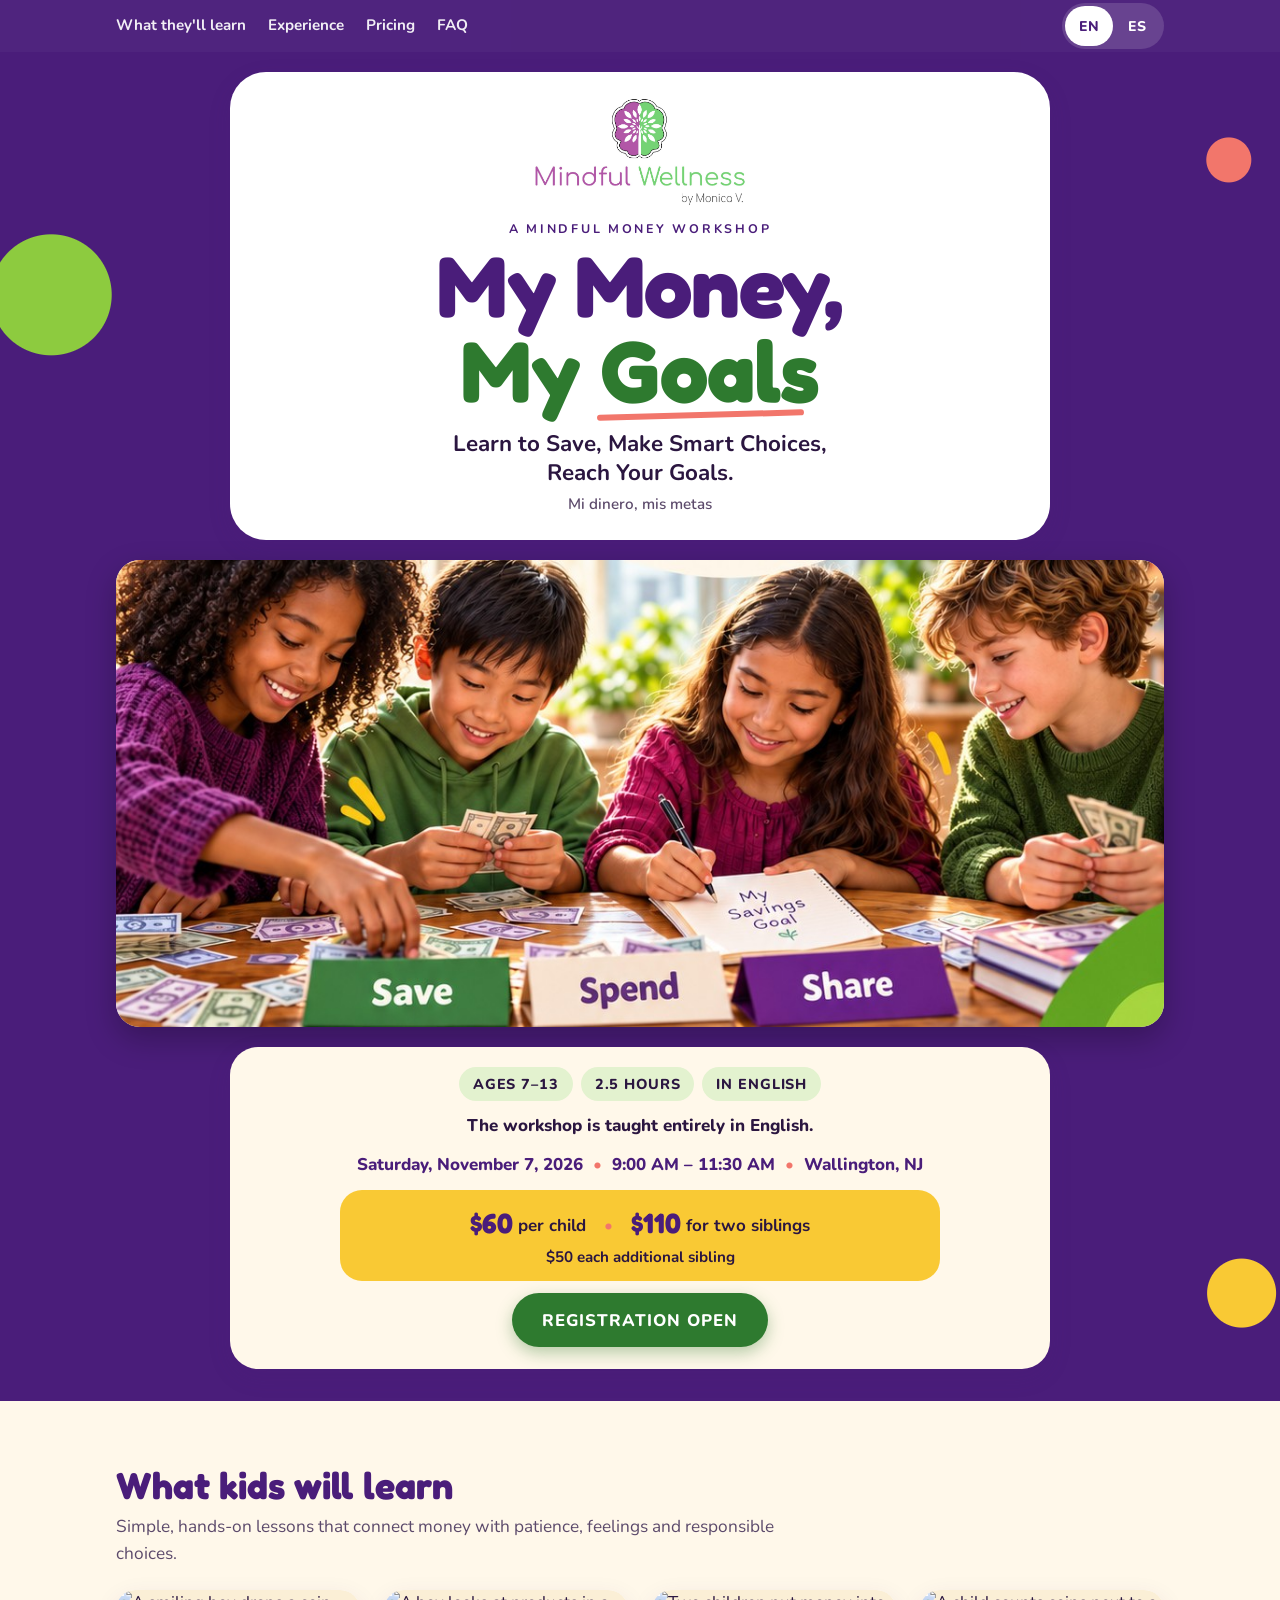
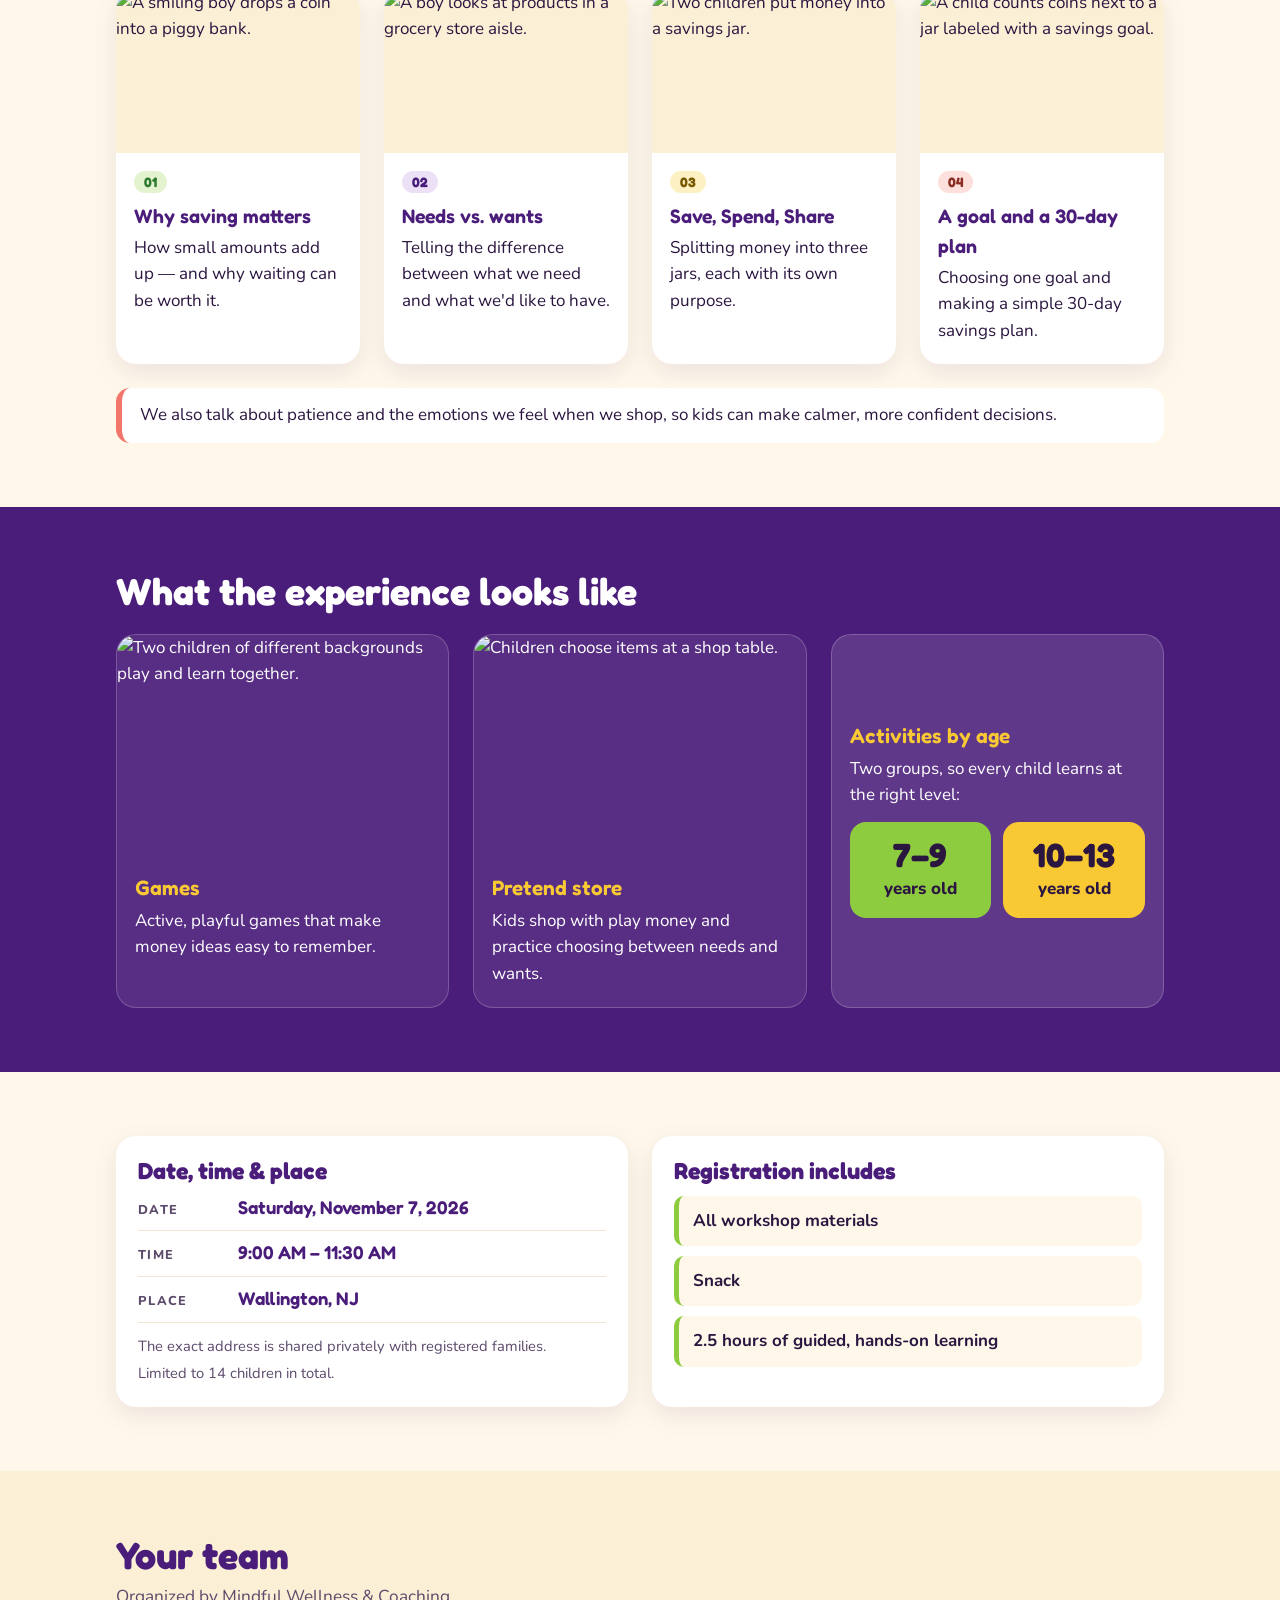
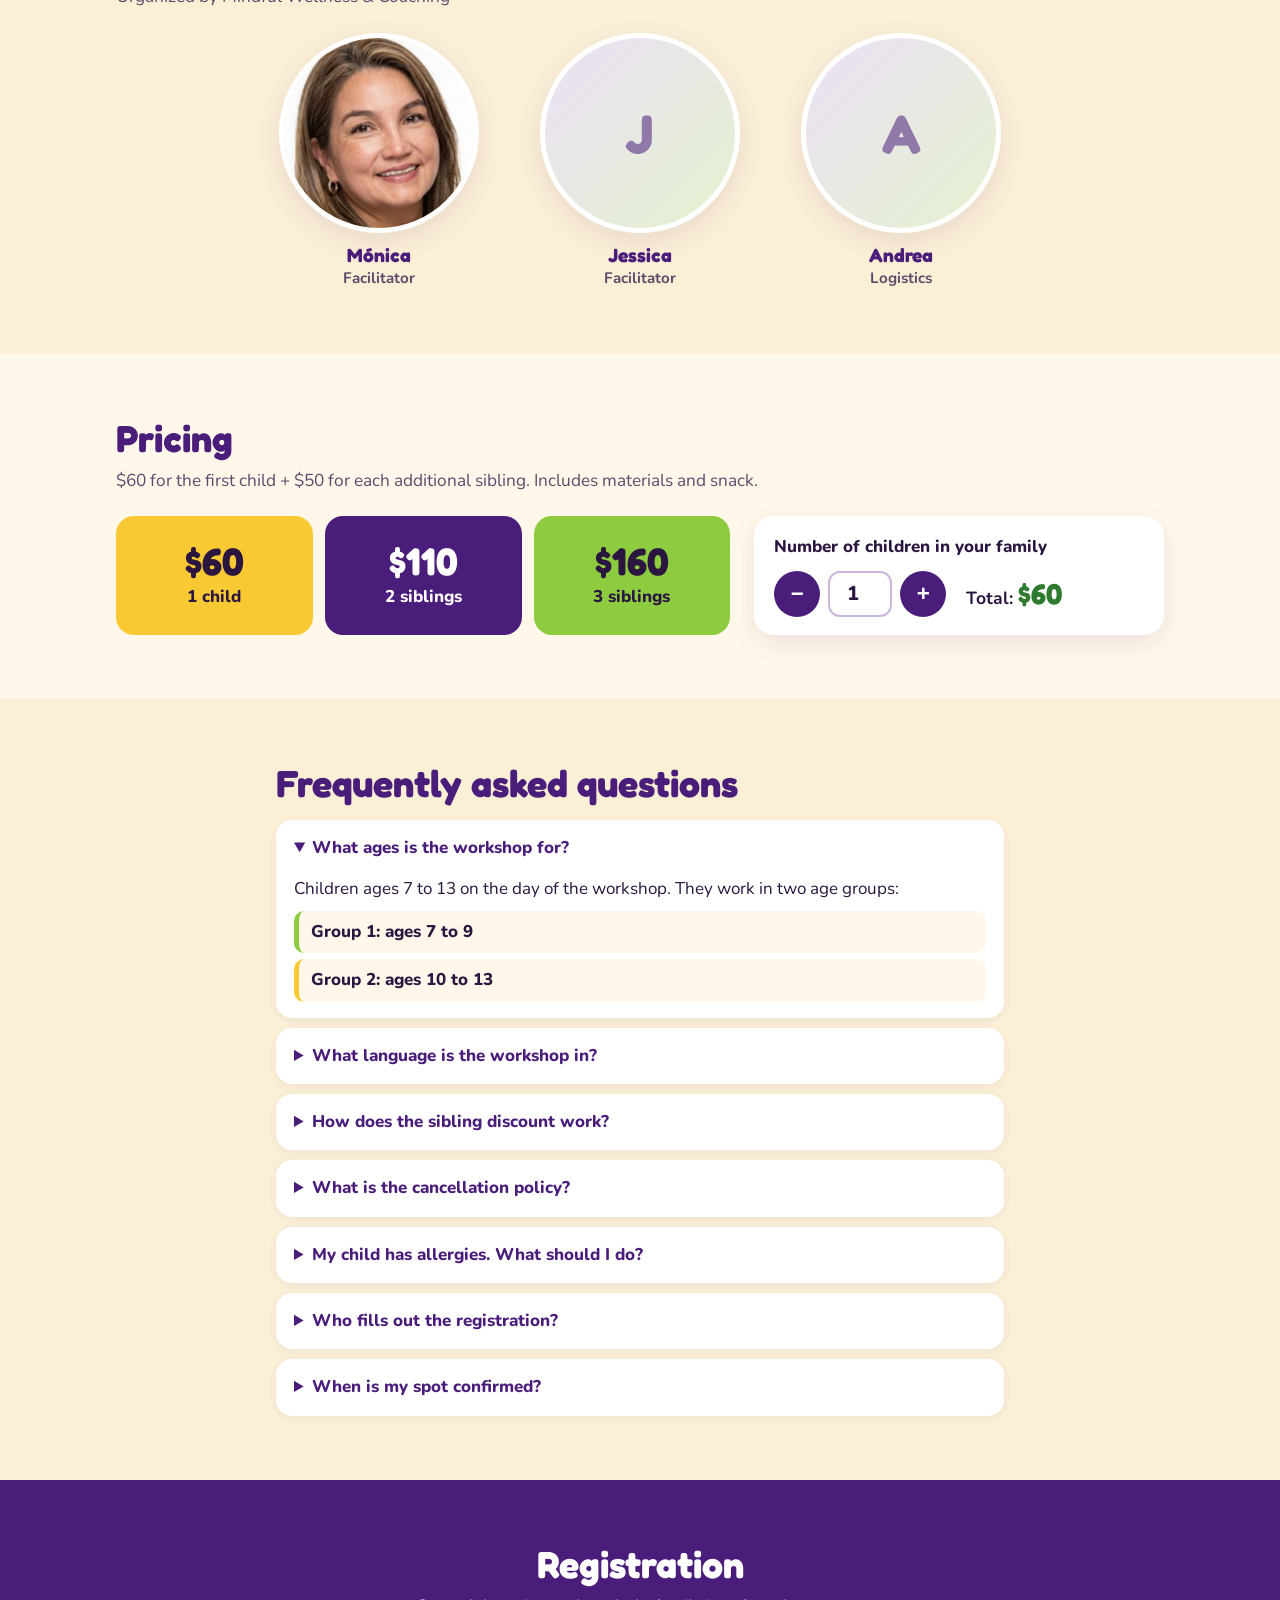
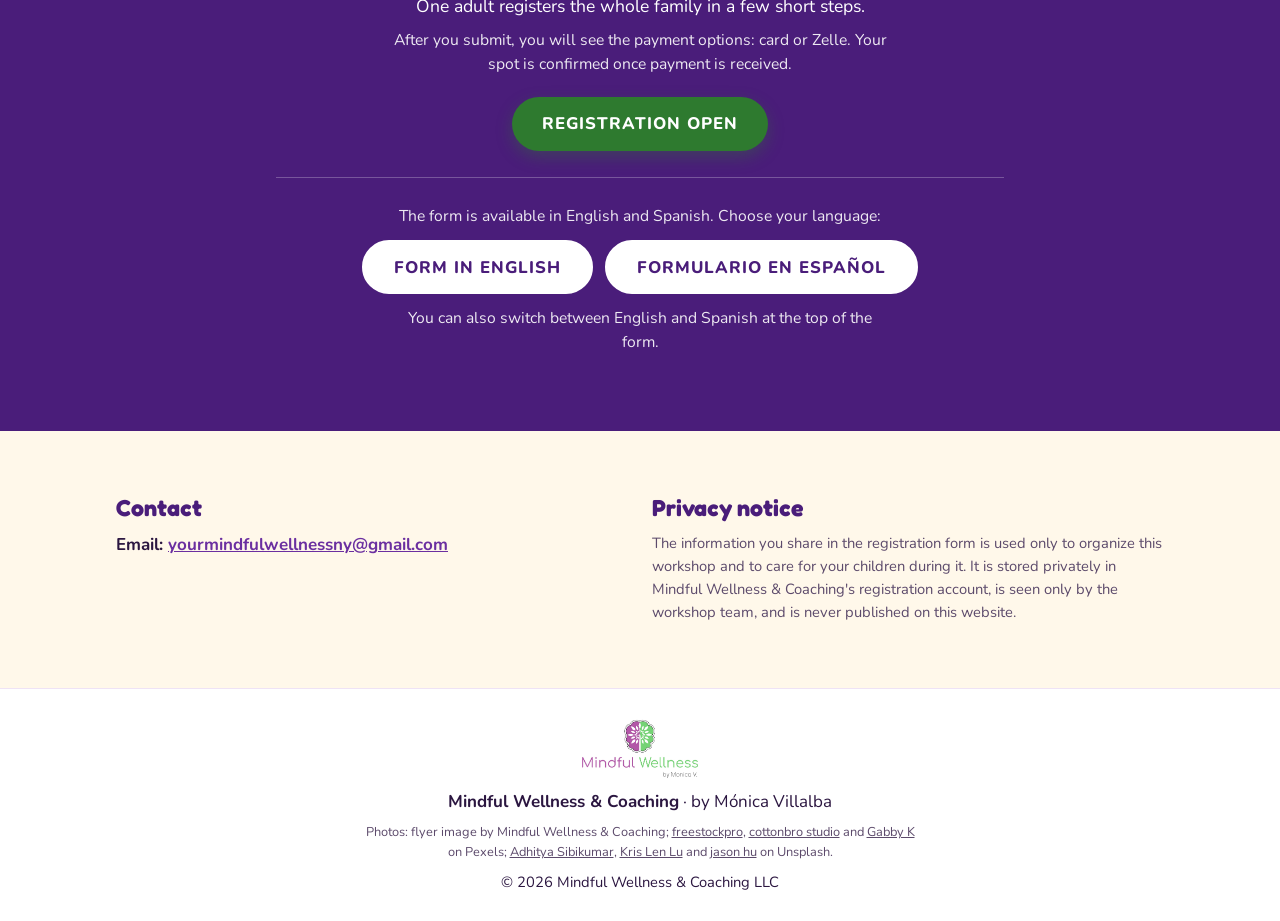
==== commit 6bb22065: "Registration: explicit English/Spanish form buttons Co-Authored-By: Claude Opus 5.5 <noreply@anthrop" ====
--- a/index.html
+++ b/index.html
@@ -273,6 +273,14 @@
           <p class="reg__text" data-i18n="reg.openText">One adult registers the whole family in a few short steps.</p>
           <p class="reg__text reg__text--small" data-i18n="reg.payNote">After you submit, we will contact you with payment instructions. Your spot is confirmed once payment is received.</p>
           <a class="btn btn--cta js-form-link" href="#" target="_blank" rel="noopener" data-i18n="cta.open">Registration open</a>
+          <div class="reg__langs">
+            <p class="reg__text reg__text--small" data-i18n="reg.formLang">The form is available in English and Spanish. Choose your language:</p>
+            <div class="reg__langbtns">
+              <a class="btn btn--lang js-form-lang" data-form-lang="en" lang="en" href="#" target="_blank" rel="noopener">Form in English</a>
+              <a class="btn btn--lang js-form-lang" data-form-lang="es" lang="es" href="#" target="_blank" rel="noopener">Formulario en español</a>
+            </div>
+            <p class="reg__text reg__text--small" data-i18n="reg.switchNote">You can also switch between English and Spanish at the top of the form.</p>
+          </div>
         </div>
         <div class="js-reg-closed">
           <p class="reg__text" data-i18n="reg.closedText">Registration will open soon.</p>
--- a/css/styles.css
+++ b/css/styles.css
@@ -60,9 +60,9 @@
 /* ---------- Hero ---------- */
 .hero {
   background:
-    radial-gradient(circle at 6% 22%, var(--lime) 0 90px, transparent 91px),
-    radial-gradient(circle at 96% 8%, var(--coral) 0 26px, transparent 27px),
-    radial-gradient(circle at 94% 88%, var(--lime) 0 120px, transparent 121px),
+    radial-gradient(circle at 4% 18%, var(--lime) 0 60px, transparent 61px),
+    radial-gradient(circle at 96% 8%, var(--coral) 0 22px, transparent 23px),
+    radial-gradient(circle at 97% 92%, var(--yellow) 0 34px, transparent 35px),
     var(--purple);
   padding: 20px 0 32px;
 }
@@ -231,3 +231,10 @@
 }
 @media (min-width: 860px) { .sticky-cta { display: none; } .footer { padding-bottom: 28px; } }
 @media (max-width: 420px) { .team { gap: 10px; } .person__name { font-size: 1.05rem; } .person__role { font-size: .85rem; } }
+
+/* Elegir idioma del formulario */
+.reg__langs { margin-top: 26px; padding-top: 18px; border-top: 1px solid rgba(255,255,255,.25); }
+.reg__langs .reg__text--small { margin-bottom: 12px; }
+.reg__langbtns { display: flex; flex-wrap: wrap; gap: 12px; justify-content: center; margin-bottom: 12px; }
+.btn--lang { background: var(--white); color: var(--purple); border: 2px solid var(--white); min-width: 220px; }
+.btn--lang:hover { background: transparent; color: var(--white); }
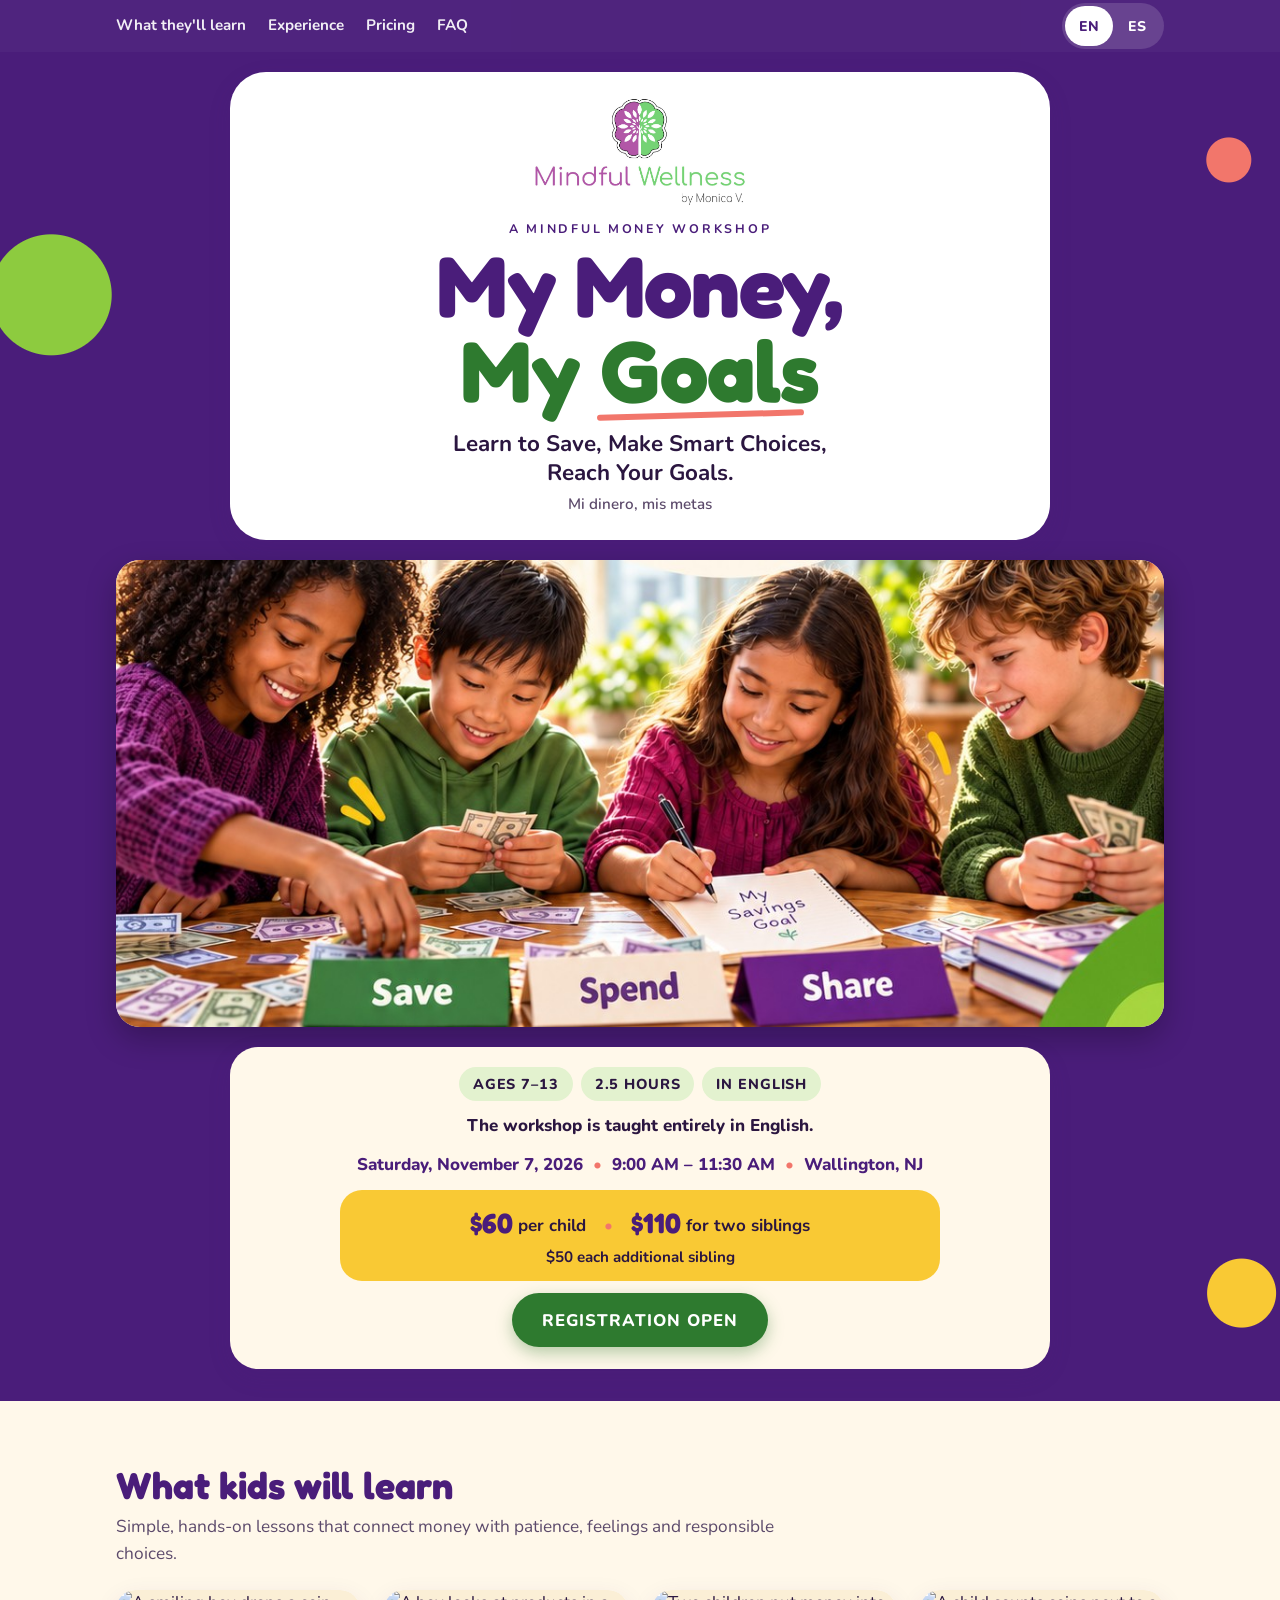
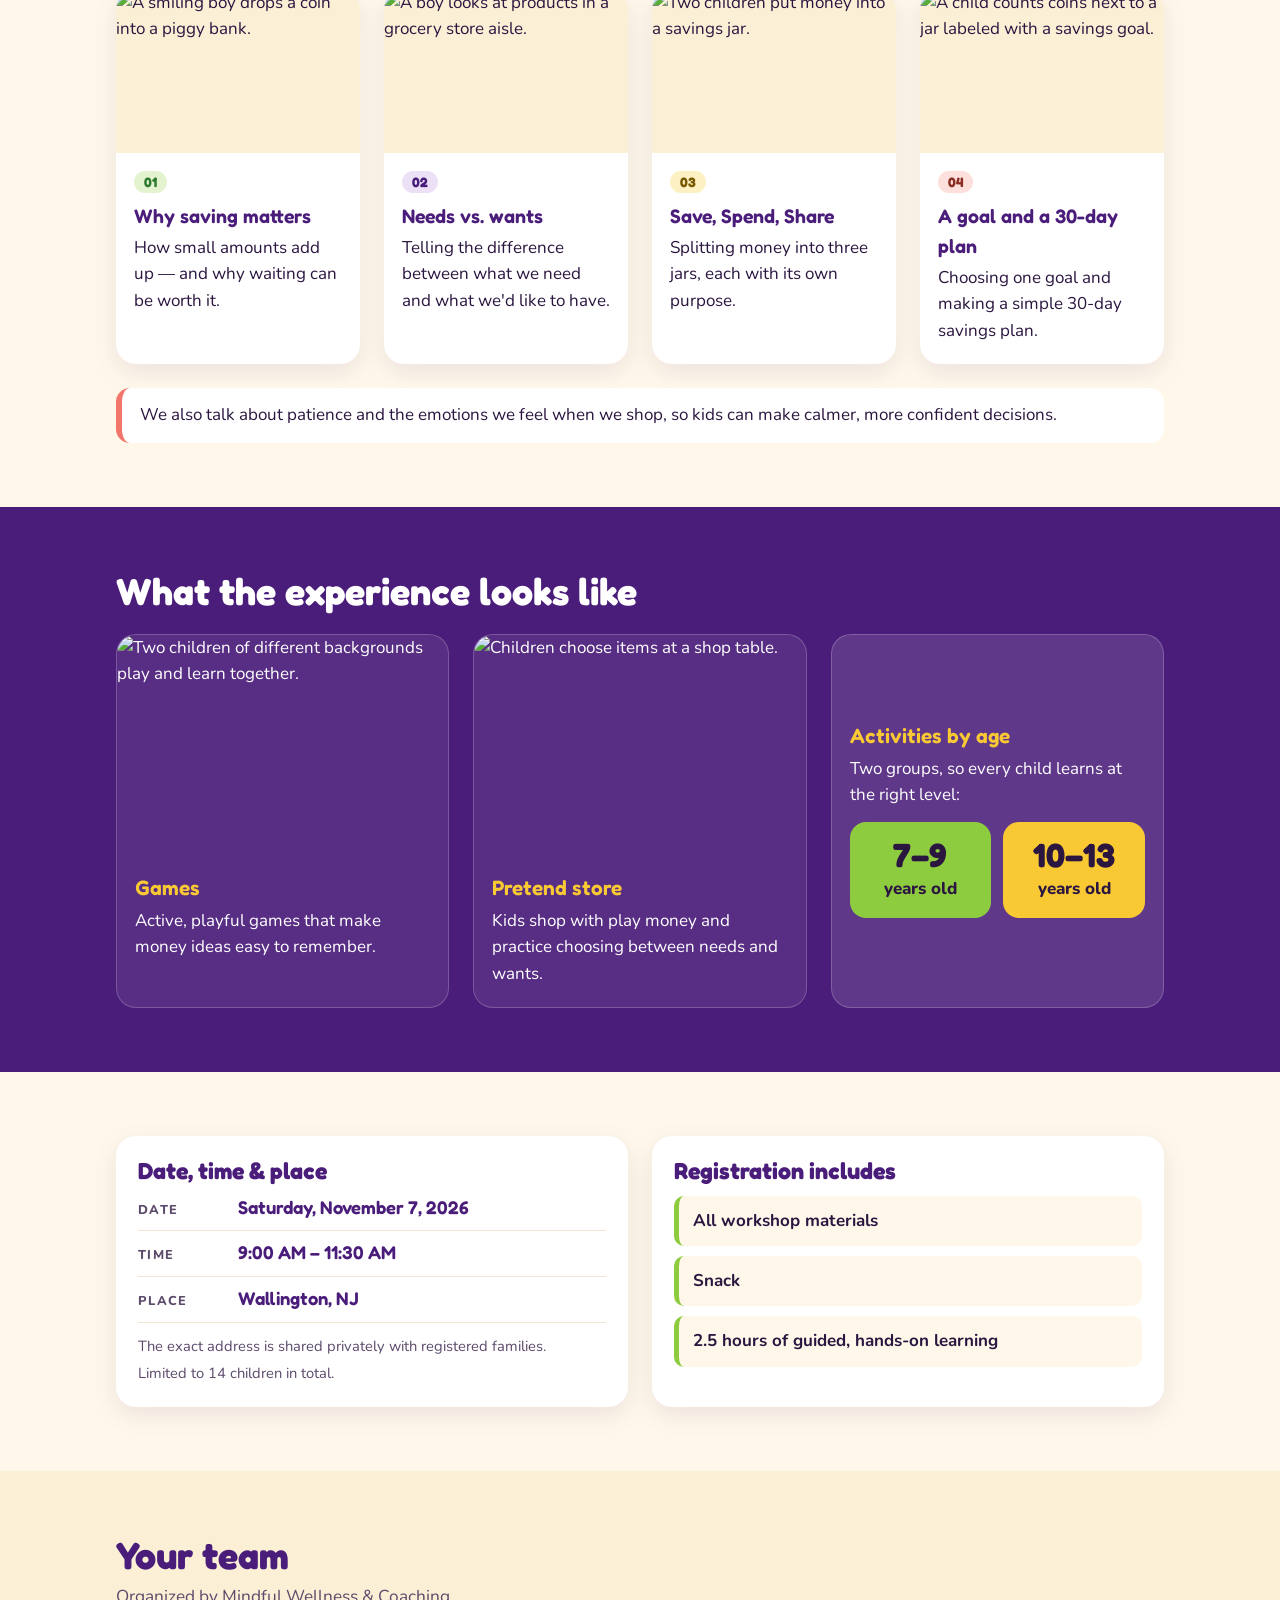
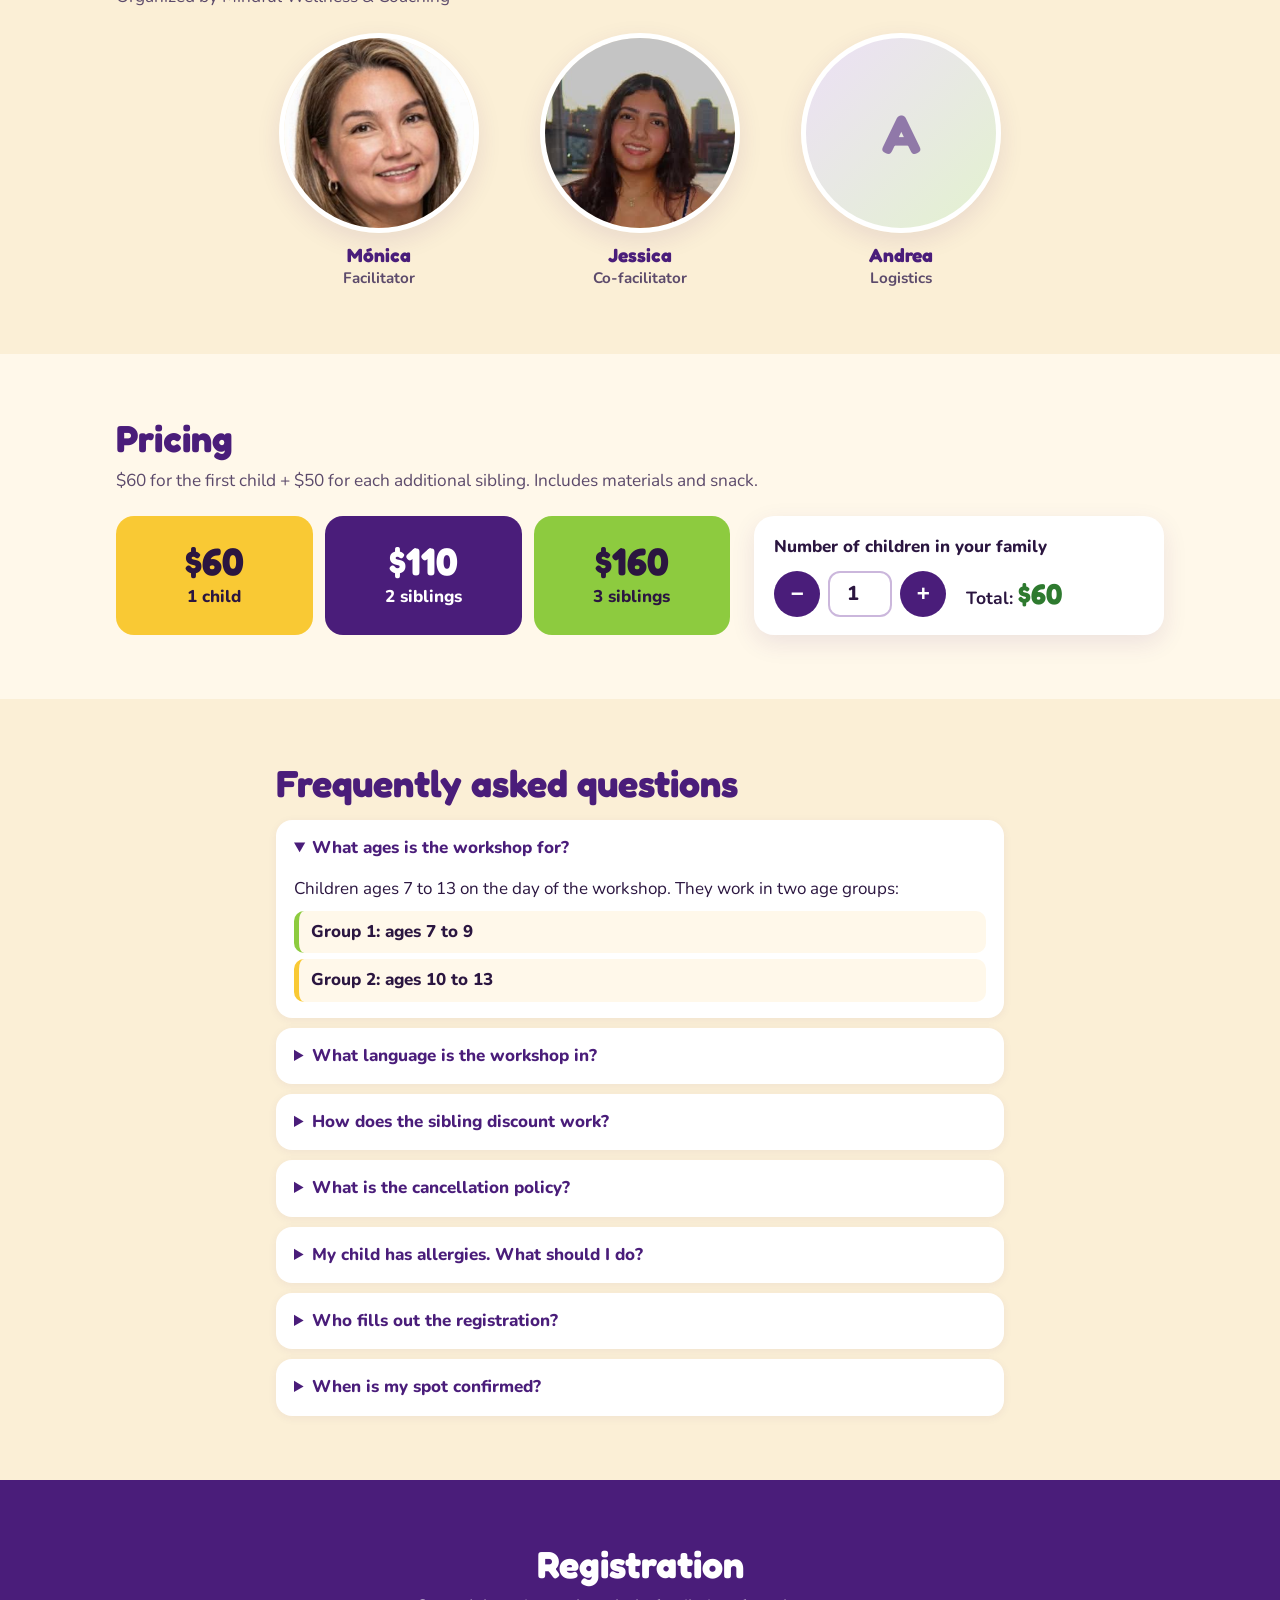
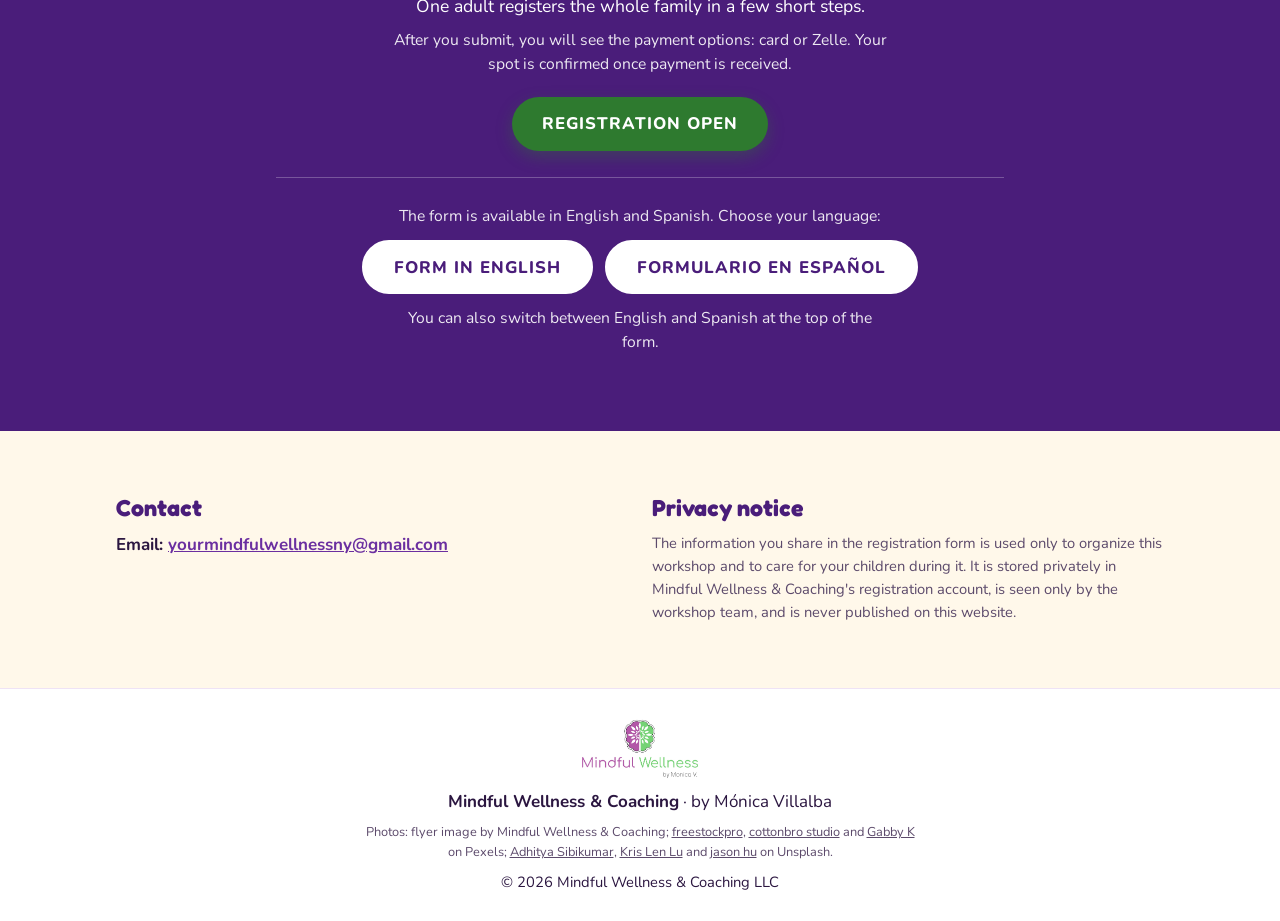
==== commit 491972e5: "Team: Jessica's photo (original file, CSS framing) and co-facilitator role Co-Authored-By: Claude Op" ====
--- a/index.html
+++ b/index.html
@@ -13,7 +13,7 @@
   <link rel="preconnect" href="https://fonts.googleapis.com">
   <link rel="preconnect" href="https://fonts.gstatic.com" crossorigin>
   <link href="https://fonts.googleapis.com/css2?family=Fredoka:wght@500;600;700&family=Nunito:wght@400;600;700;800&display=swap" rel="stylesheet">
-  <link rel="stylesheet" href="css/styles.css">
+  <link rel="stylesheet" href="css/styles.css?v=20261022b">
 </head>
 <body>
   <a class="skip" href="#main" data-i18n="skip">Skip to main content</a>
@@ -208,9 +208,9 @@
             <p class="person__role" data-i18n="team.facilitator">Facilitator</p>
           </li>
           <li class="person">
-            <div class="person__photo person__photo--pending" role="img" aria-label="Jessica — photo coming soon"><span>J</span></div>
+            <div class="person__photo person__photo--frame"><img src="assets/team-jessica.jpg" width="1024" height="719" loading="lazy" alt="Jessica" style="object-position:50% 42%;transform-origin:50% 42%;transform:scale(2.3)"></div>
             <p class="person__name">Jessica</p>
-            <p class="person__role" data-i18n="team.facilitator">Facilitator</p>
+            <p class="person__role" data-i18n="team.cofacilitator">Co-facilitator</p>
           </li>
           <li class="person">
             <div class="person__photo person__photo--pending" role="img" aria-label="Andrea — photo coming soon"><span>A</span></div>
@@ -314,8 +314,8 @@
 
   <a class="sticky-cta js-register" href="#register" data-i18n="cta.open">Registration open</a>
 
-  <script src="js/config.js"></script>
-  <script src="js/i18n.js"></script>
-  <script src="js/app.js"></script>
+  <script src="js/config.js?v=20261022b"></script>
+  <script src="js/i18n.js?v=20261022b"></script>
+  <script src="js/app.js?v=20261022b"></script>
 </body>
 </html>
--- a/css/styles.css
+++ b/css/styles.css
@@ -238,3 +238,7 @@
 .reg__langbtns { display: flex; flex-wrap: wrap; gap: 12px; justify-content: center; margin-bottom: 12px; }
 .btn--lang { background: var(--white); color: var(--purple); border: 2px solid var(--white); min-width: 220px; }
 .btn--lang:hover { background: transparent; color: var(--white); }
+
+/* Foto encuadrada sin modificar el archivo original */
+.person__photo--frame { overflow: hidden; }
+.person__photo--frame img { display: block; width: 100%; height: 100%; object-fit: cover; }
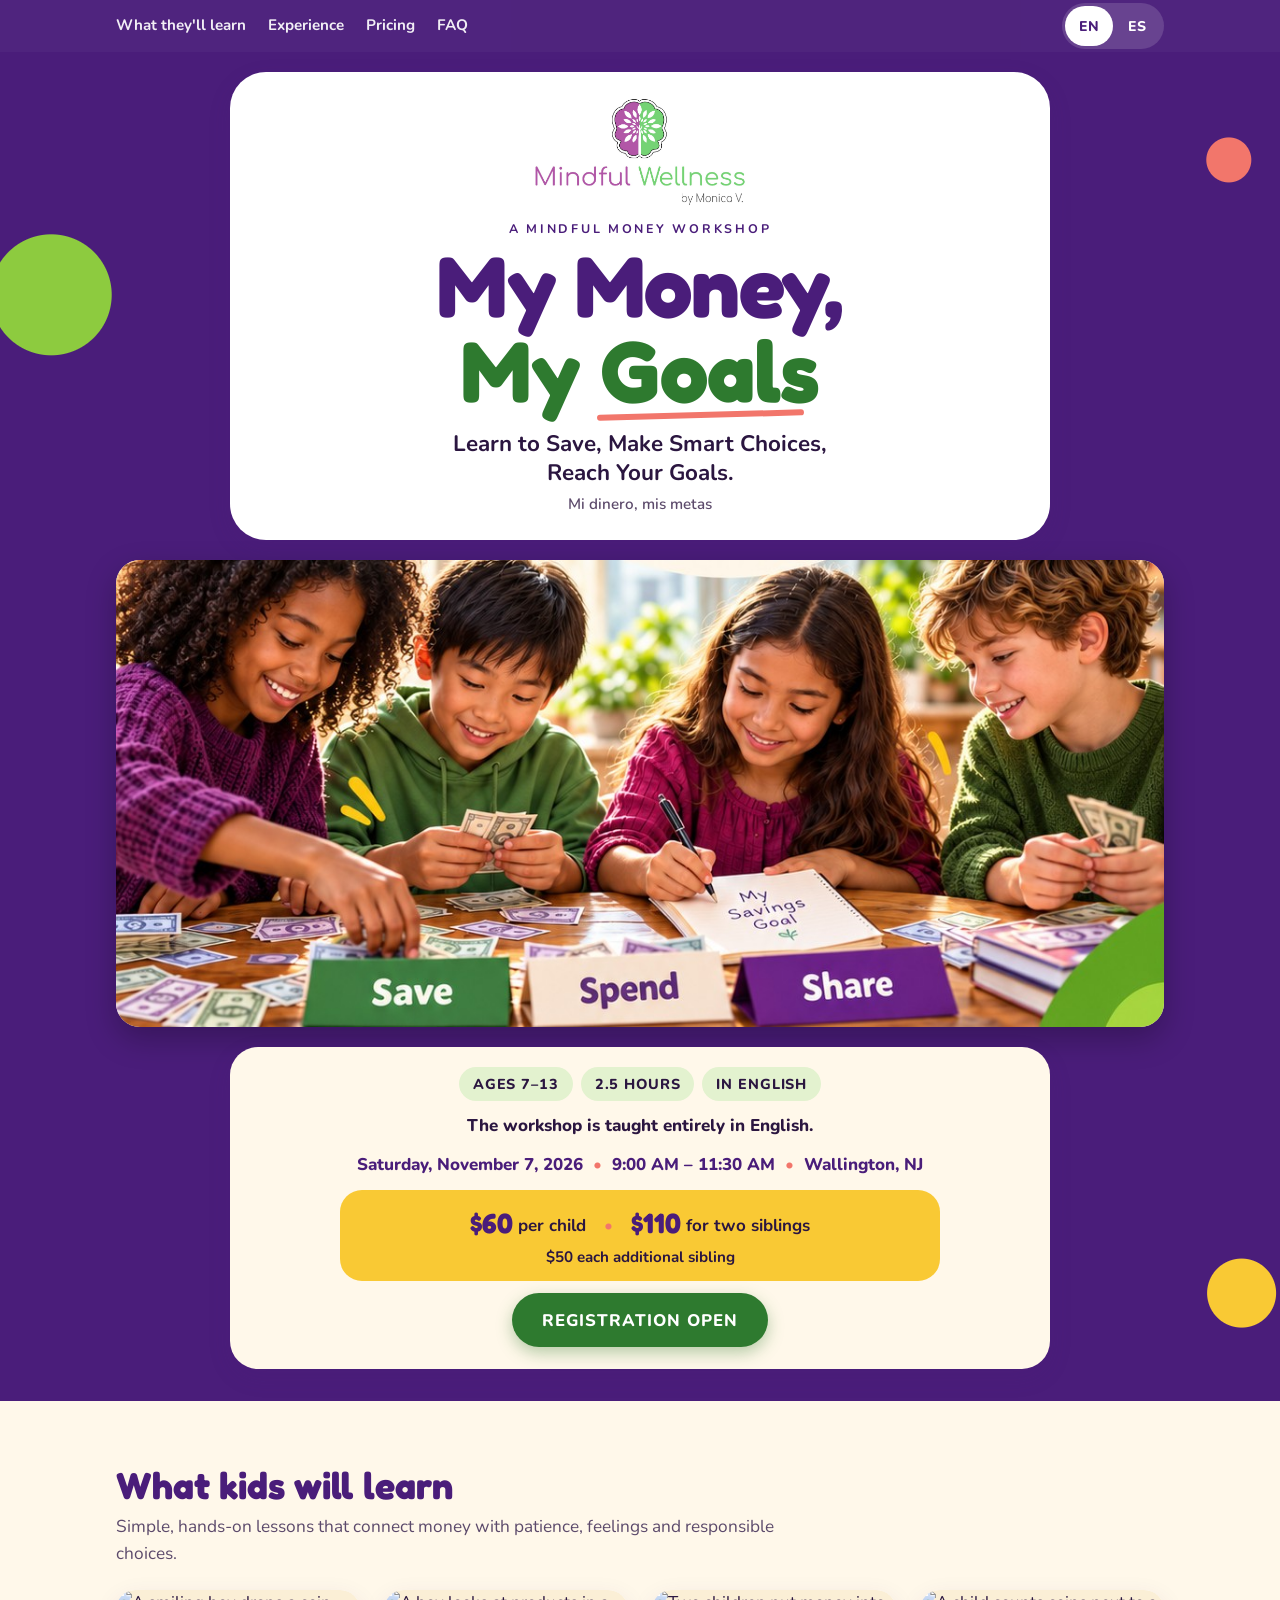
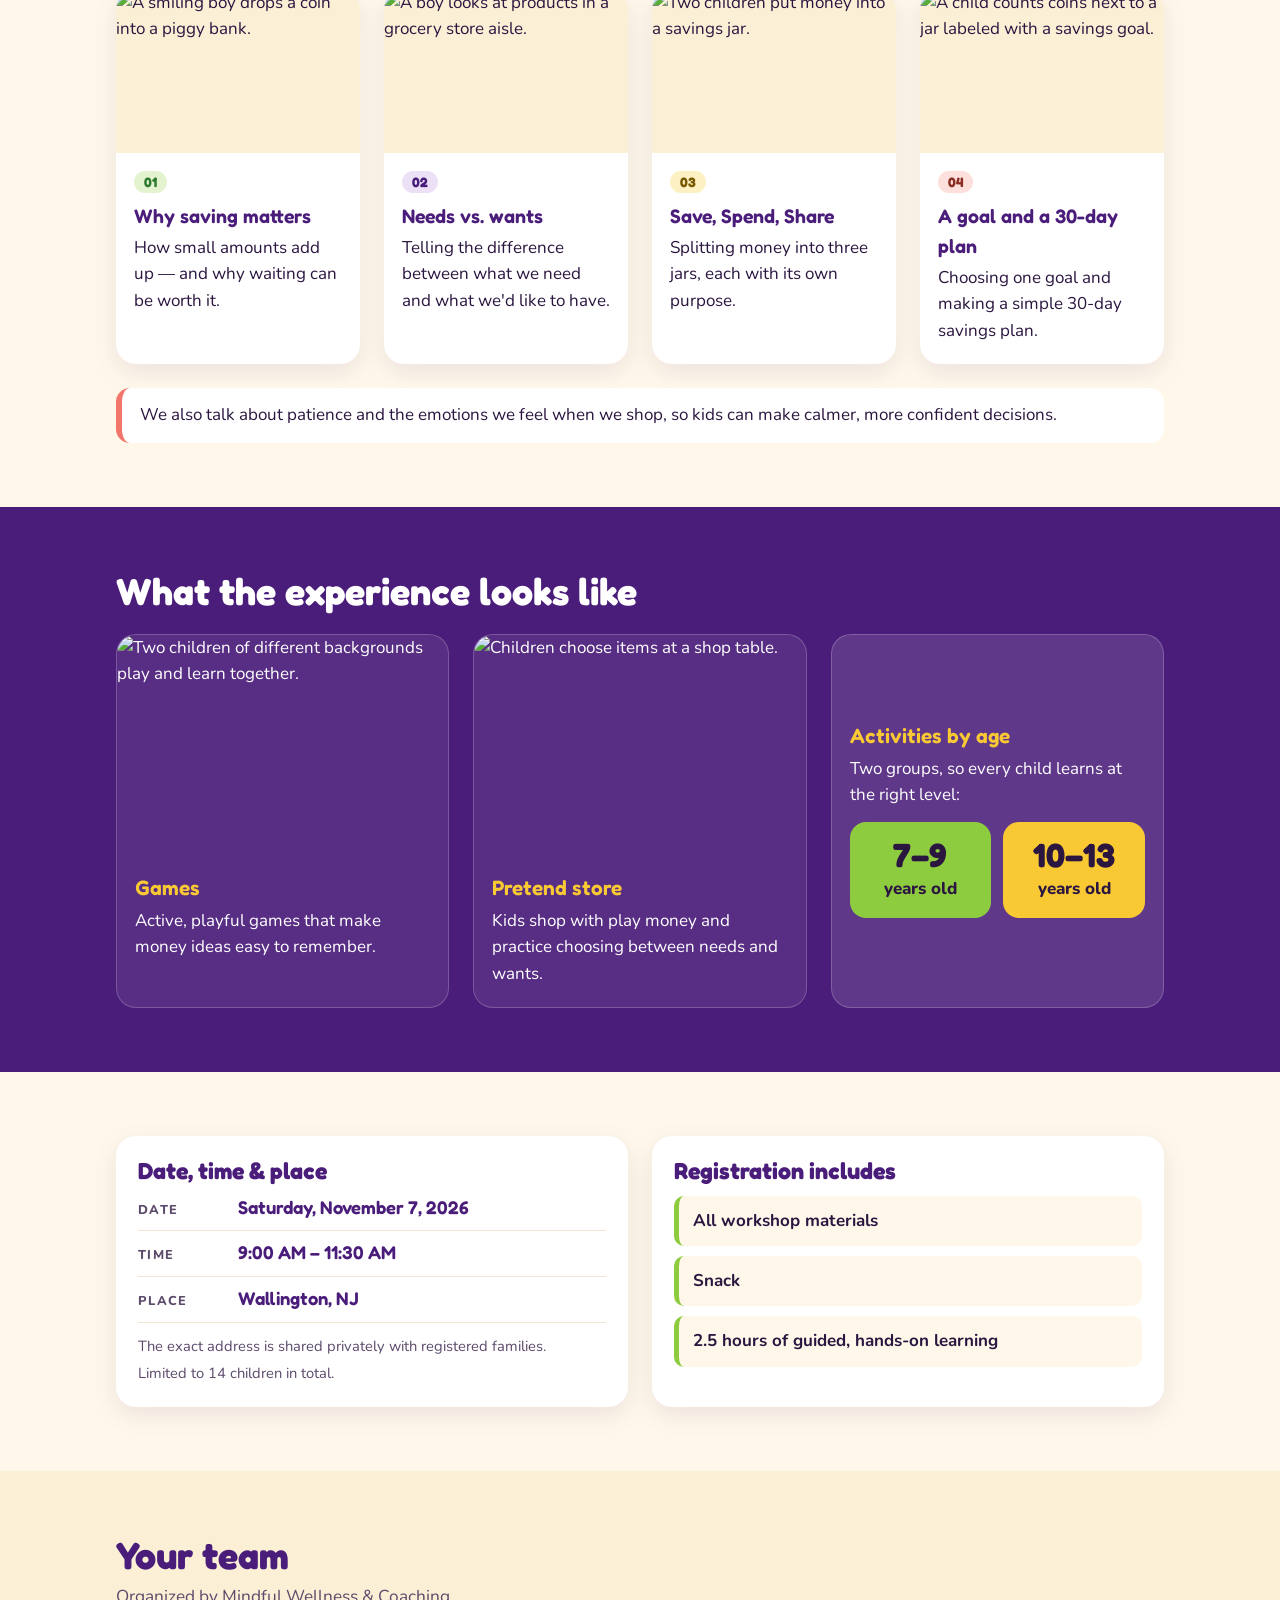
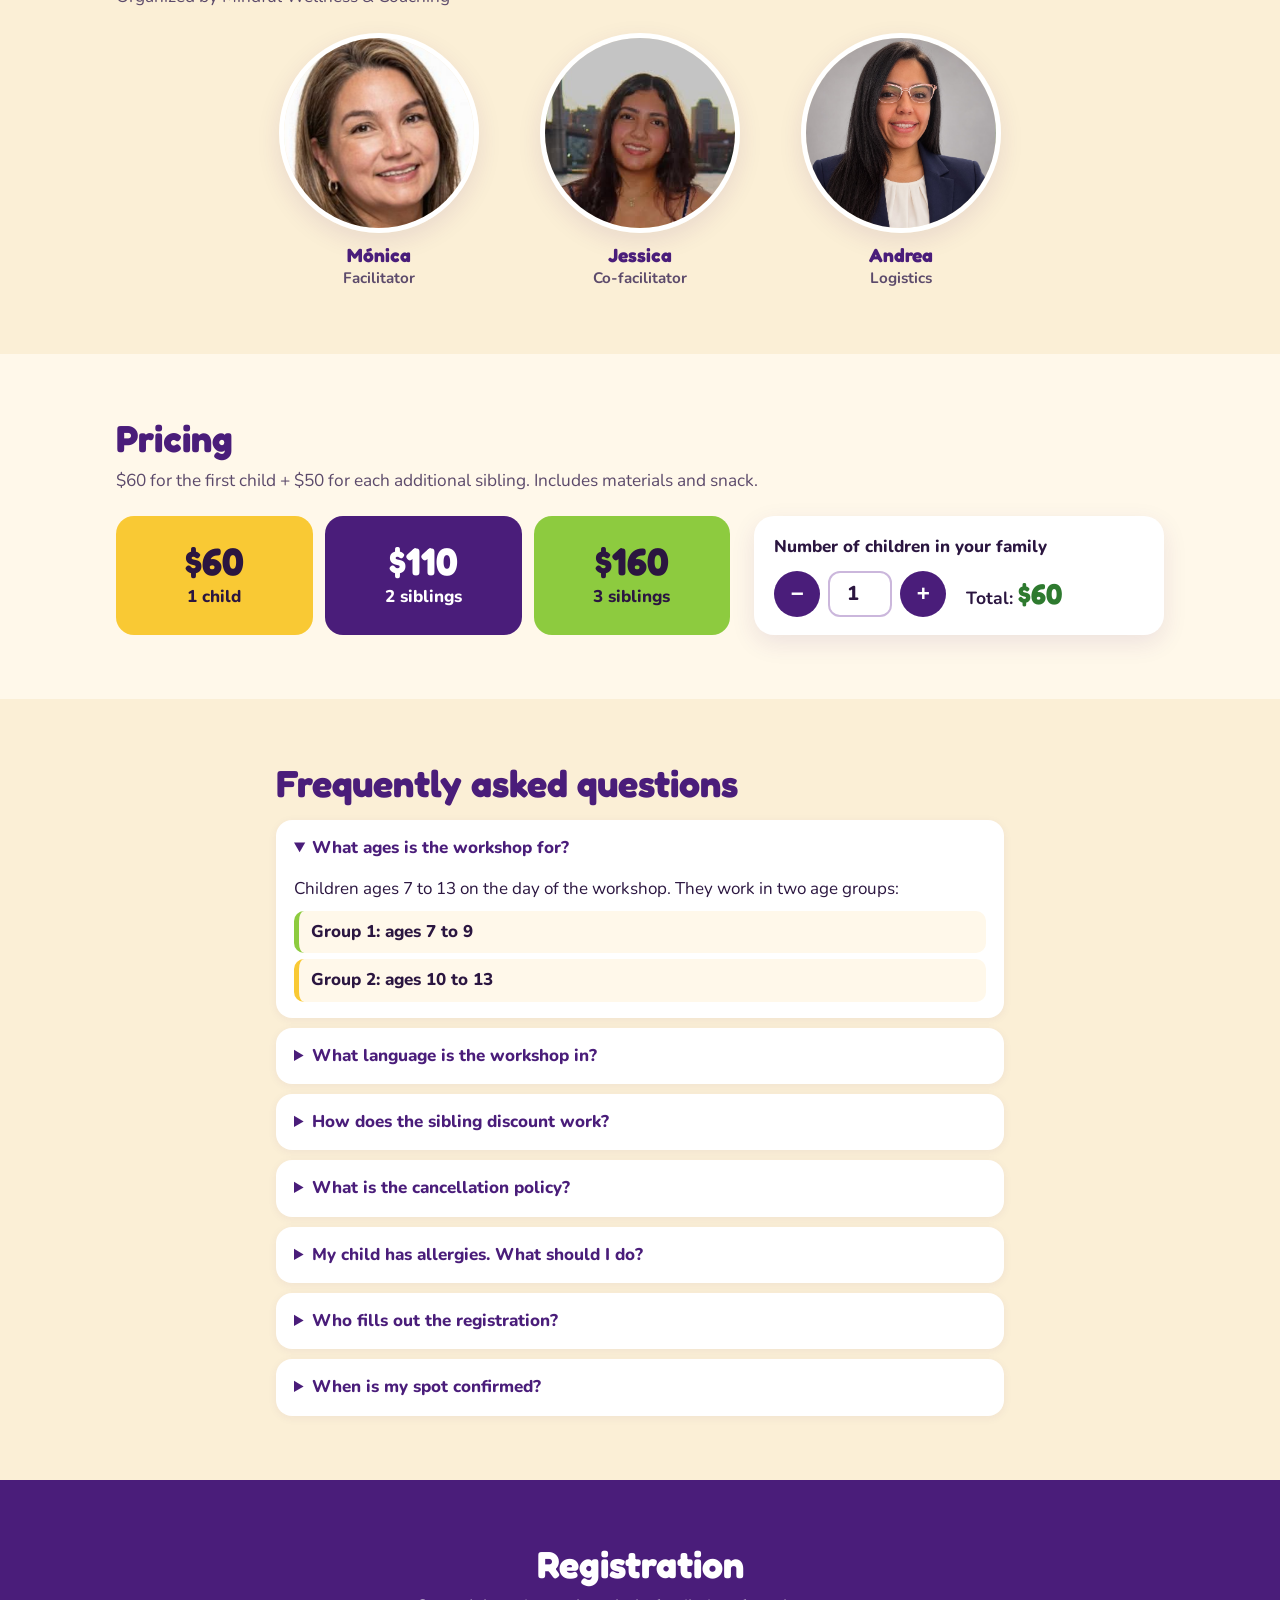
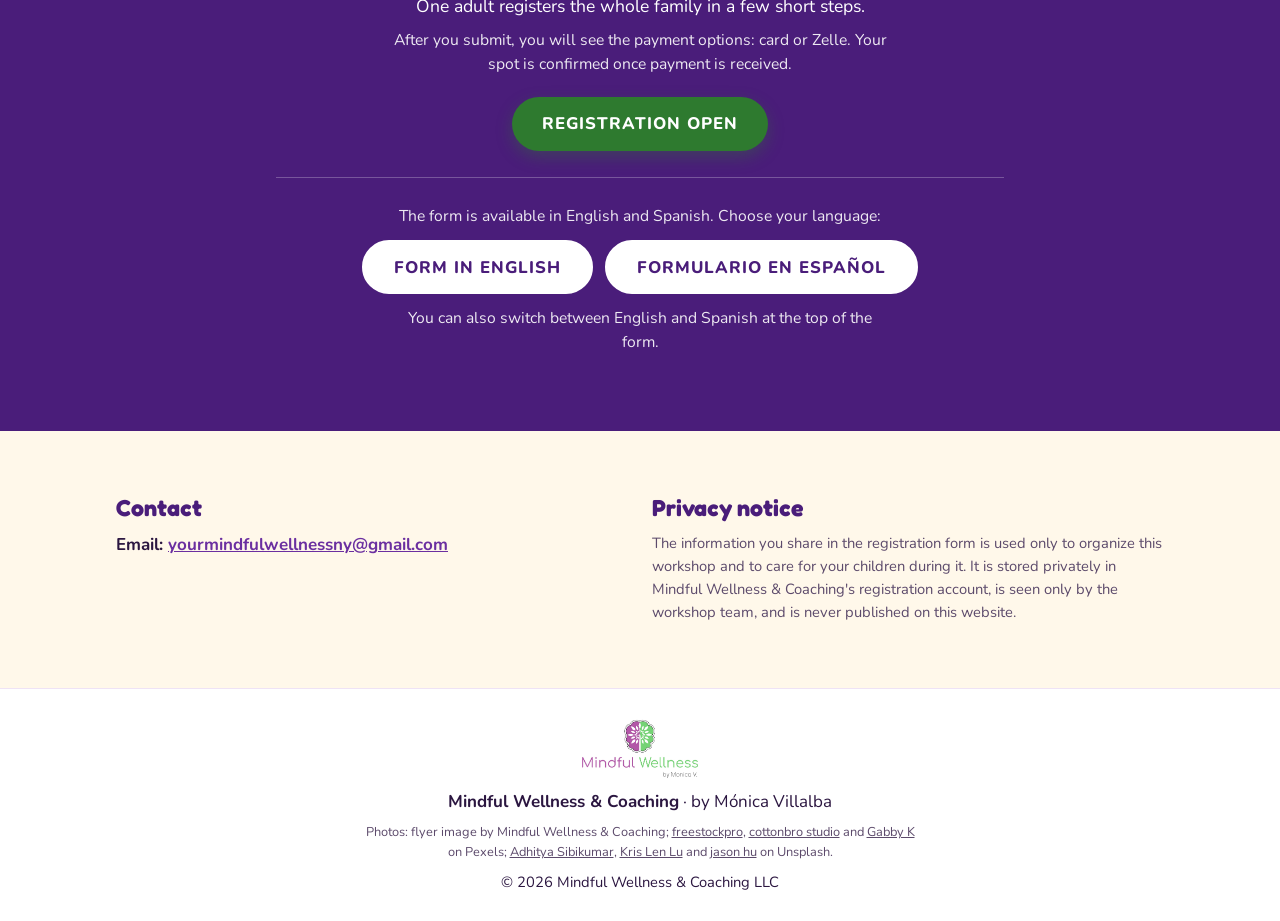
==== commit 1db30c0b: "Team: Andrea's photo (original file) Co-Authored-By: Claude Opus 5.5 <noreply@anthropic.com> Claude-" ====
--- a/index.html
+++ b/index.html
@@ -213,7 +213,7 @@
             <p class="person__role" data-i18n="team.cofacilitator">Co-facilitator</p>
           </li>
           <li class="person">
-            <div class="person__photo person__photo--pending" role="img" aria-label="Andrea — photo coming soon"><span>A</span></div>
+            <img class="person__photo" src="assets/team-andrea.jpg" width="1254" height="1254" loading="lazy" alt="Andrea">
             <p class="person__name">Andrea</p>
             <p class="person__role" data-i18n="team.logistics">Logistics</p>
           </li>
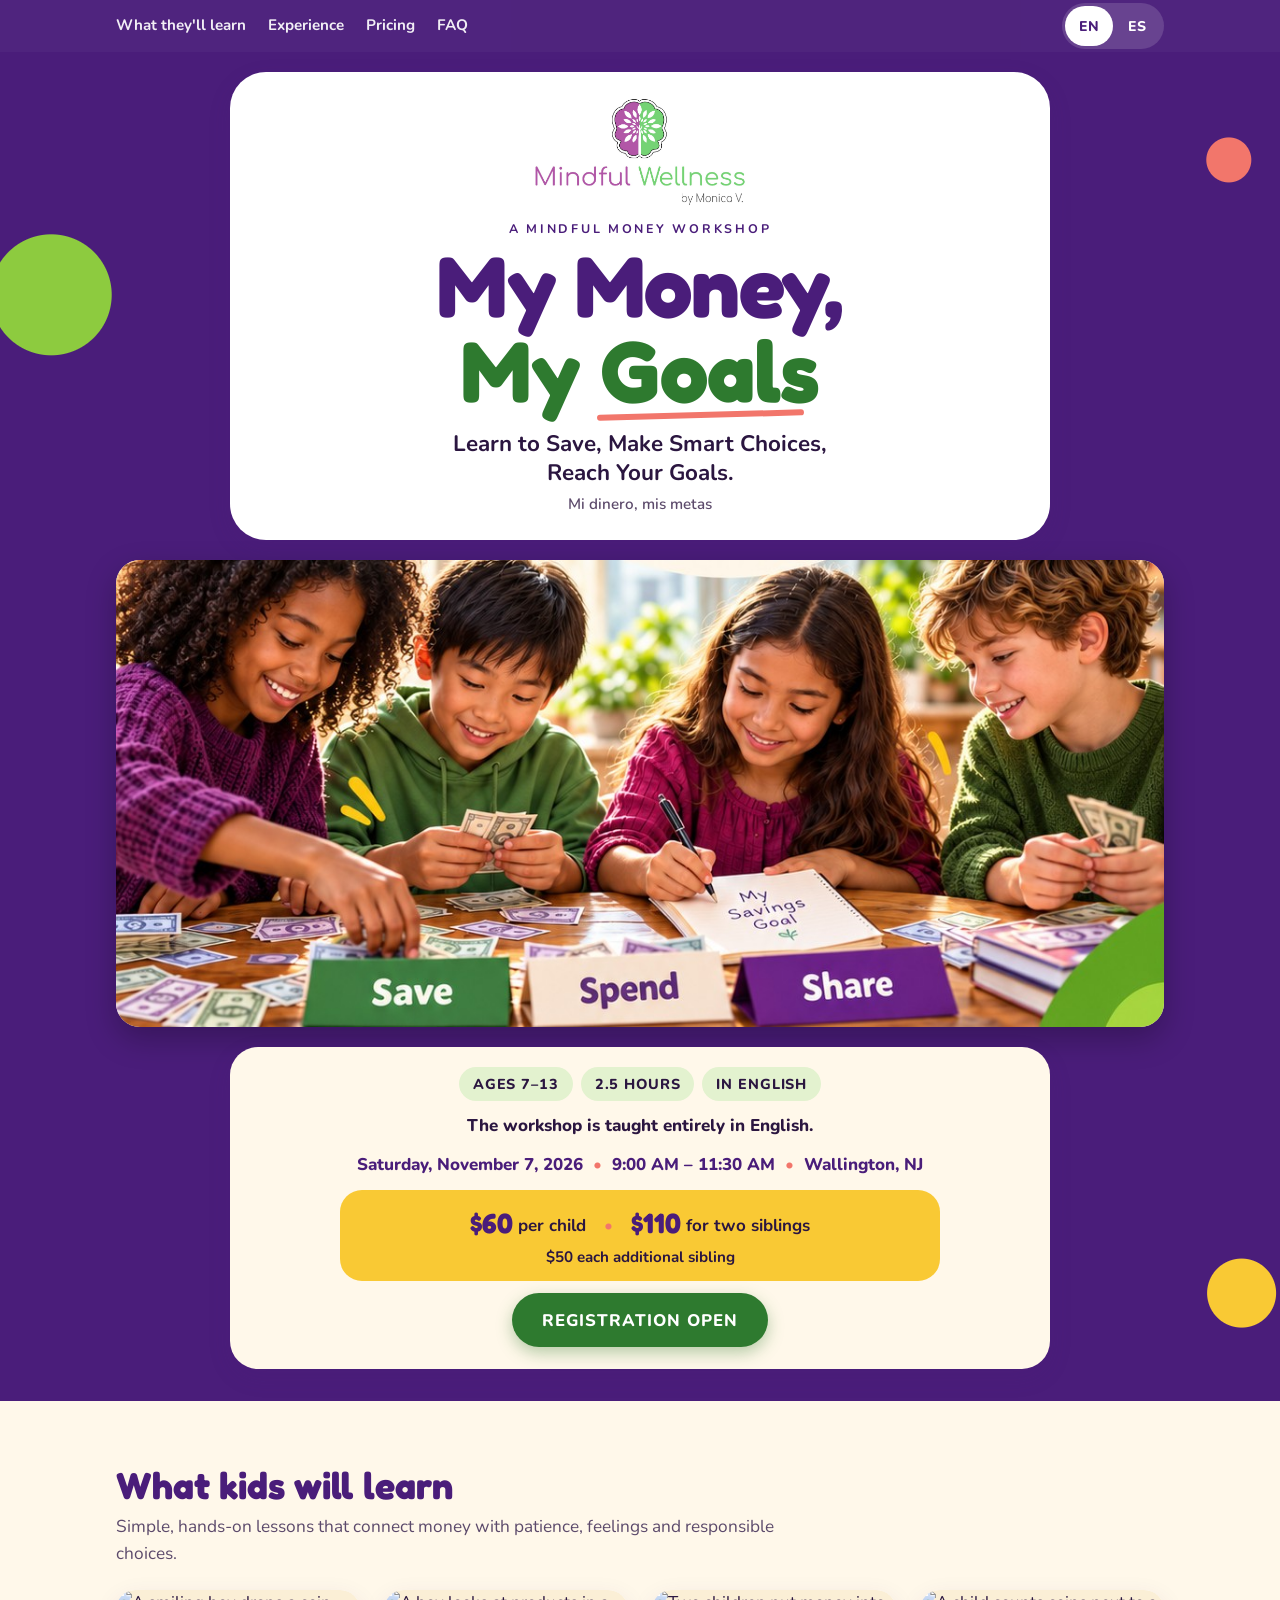
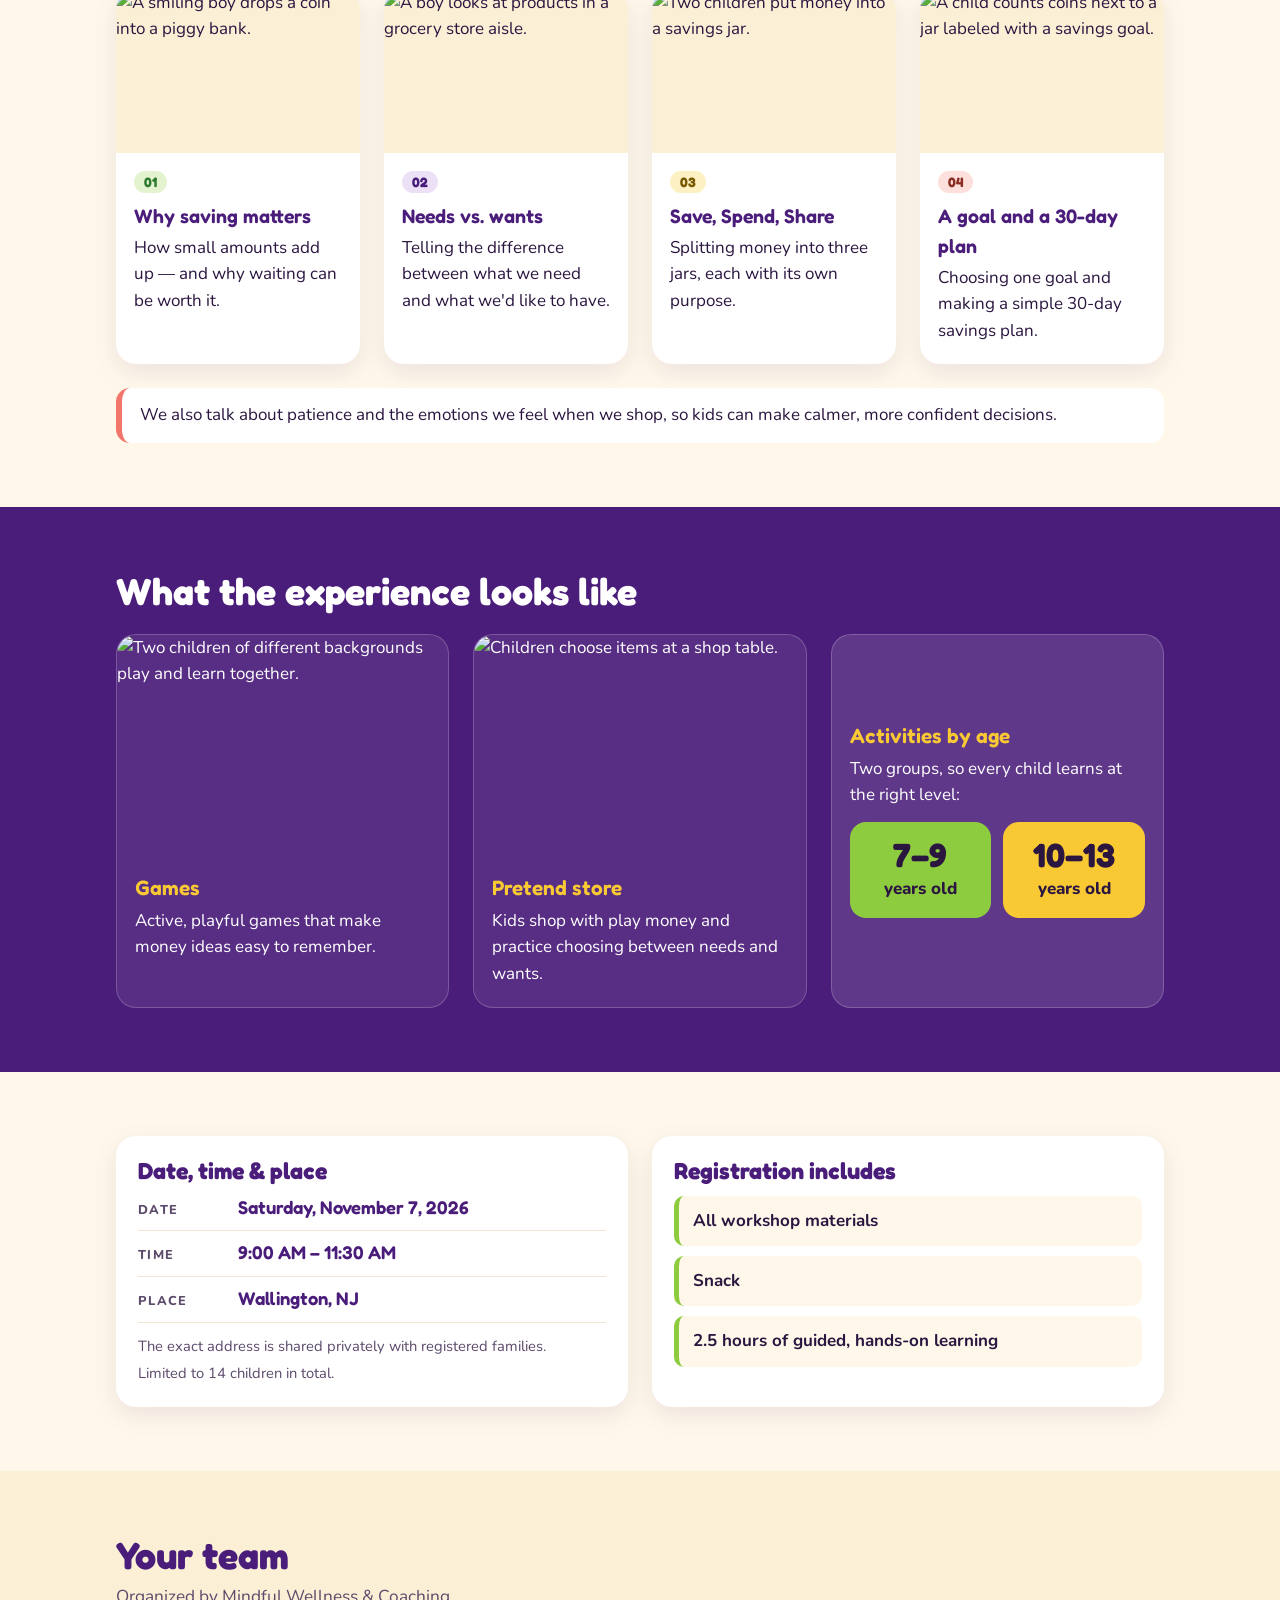
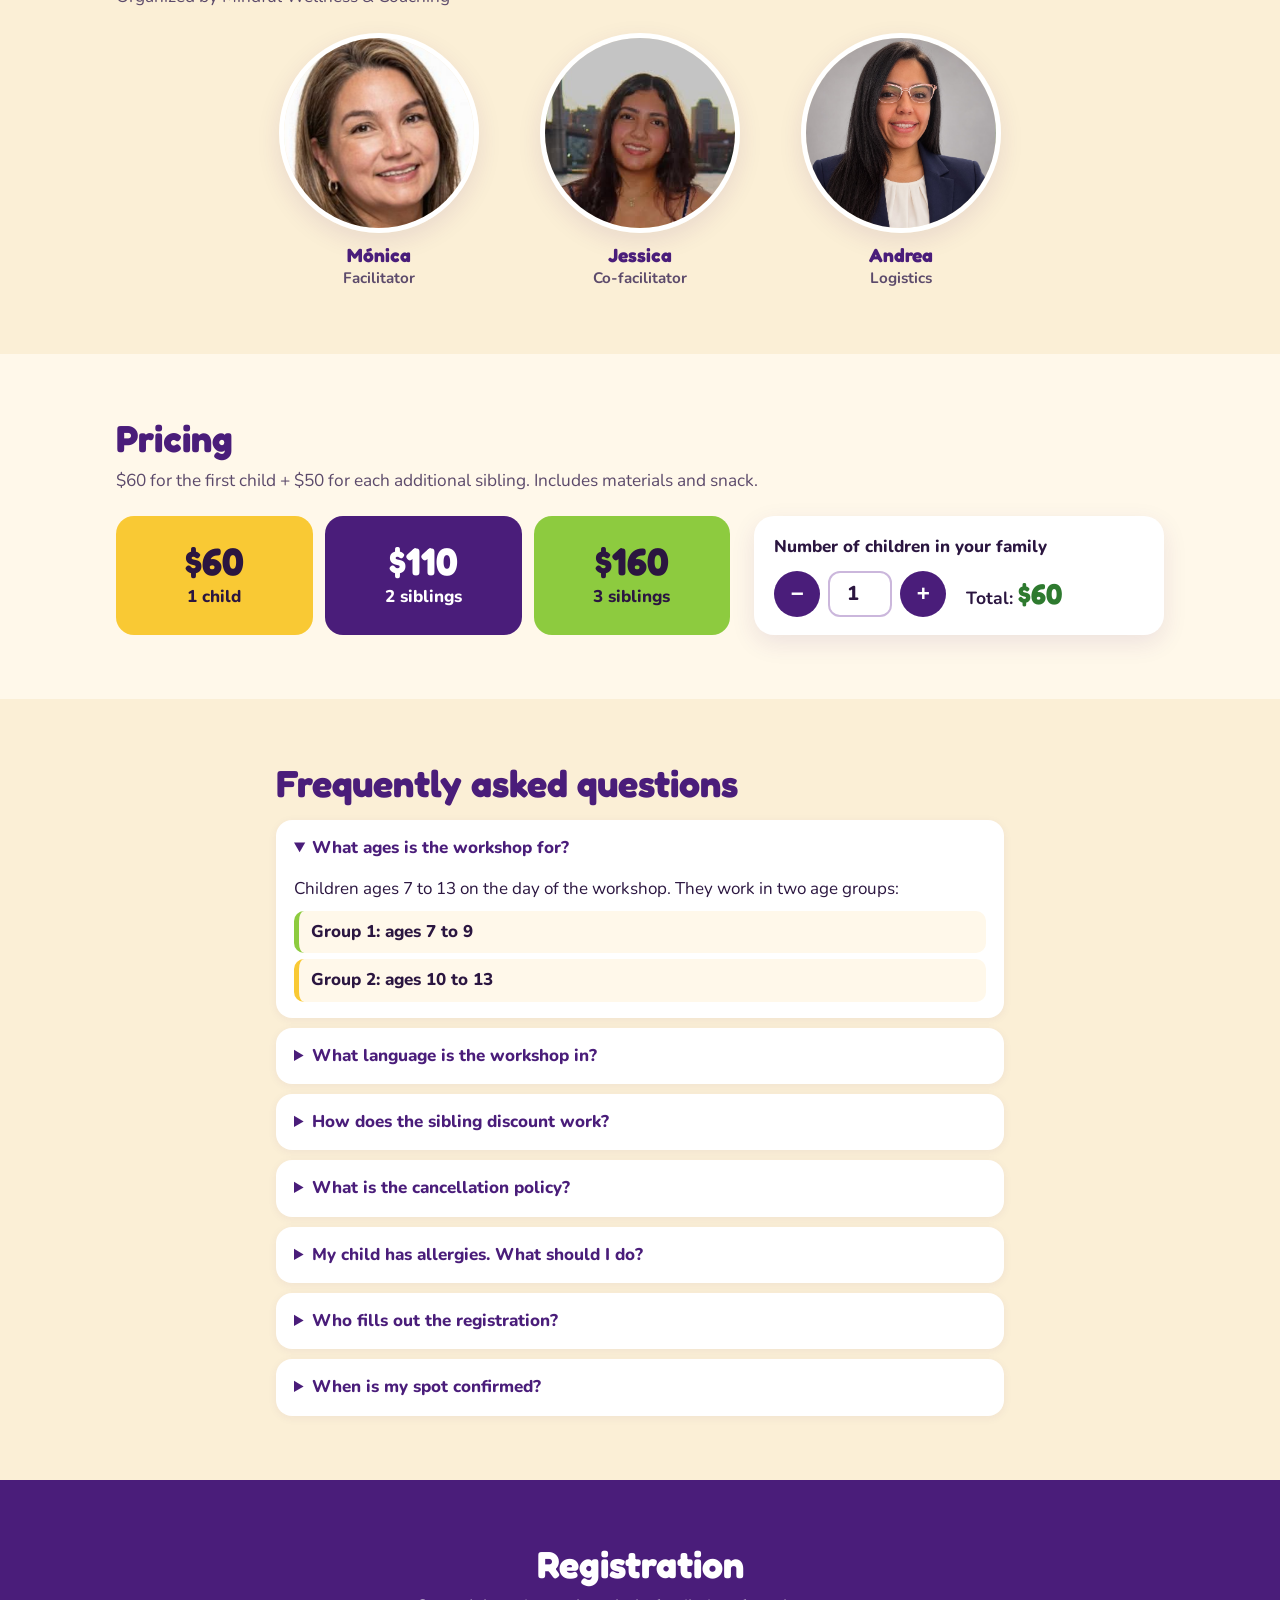
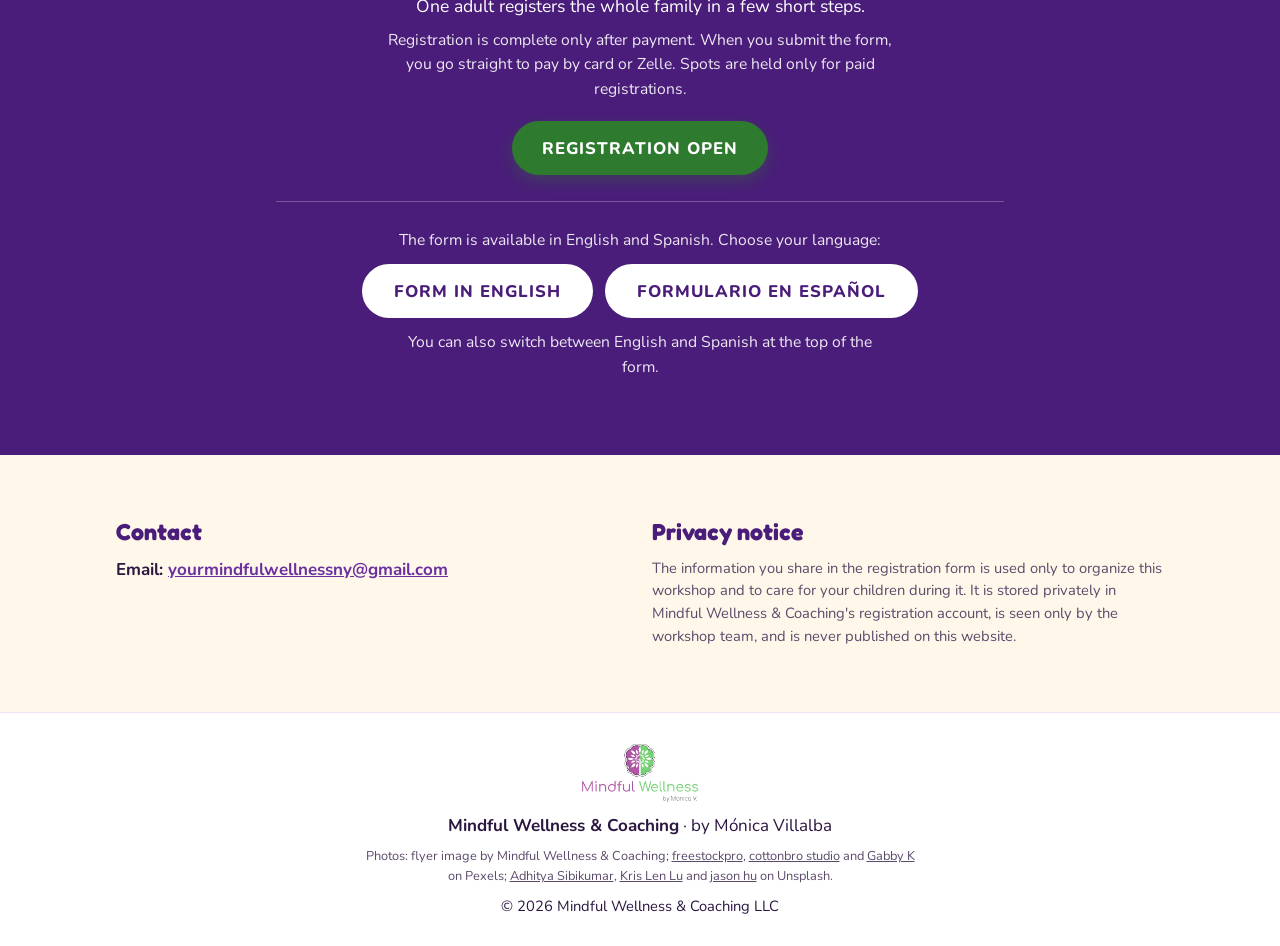
==== commit d9bbaadd: "Payment required to hold a spot: clearer copy on site and payment page Co-Authored-By: Claude Opus 5" ====
--- a/index.html
+++ b/index.html
@@ -13,7 +13,7 @@
   <link rel="preconnect" href="https://fonts.googleapis.com">
   <link rel="preconnect" href="https://fonts.gstatic.com" crossorigin>
   <link href="https://fonts.googleapis.com/css2?family=Fredoka:wght@500;600;700&family=Nunito:wght@400;600;700;800&display=swap" rel="stylesheet">
-  <link rel="stylesheet" href="css/styles.css?v=20261022b">
+  <link rel="stylesheet" href="css/styles.css?v=20261024">
 </head>
 <body>
   <a class="skip" href="#main" data-i18n="skip">Skip to main content</a>
@@ -314,8 +314,8 @@
 
   <a class="sticky-cta js-register" href="#register" data-i18n="cta.open">Registration open</a>
 
-  <script src="js/config.js?v=20261022b"></script>
-  <script src="js/i18n.js?v=20261022b"></script>
-  <script src="js/app.js?v=20261022b"></script>
+  <script src="js/config.js?v=20261024"></script>
+  <script src="js/i18n.js?v=20261024"></script>
+  <script src="js/app.js?v=20261024"></script>
 </body>
 </html>
